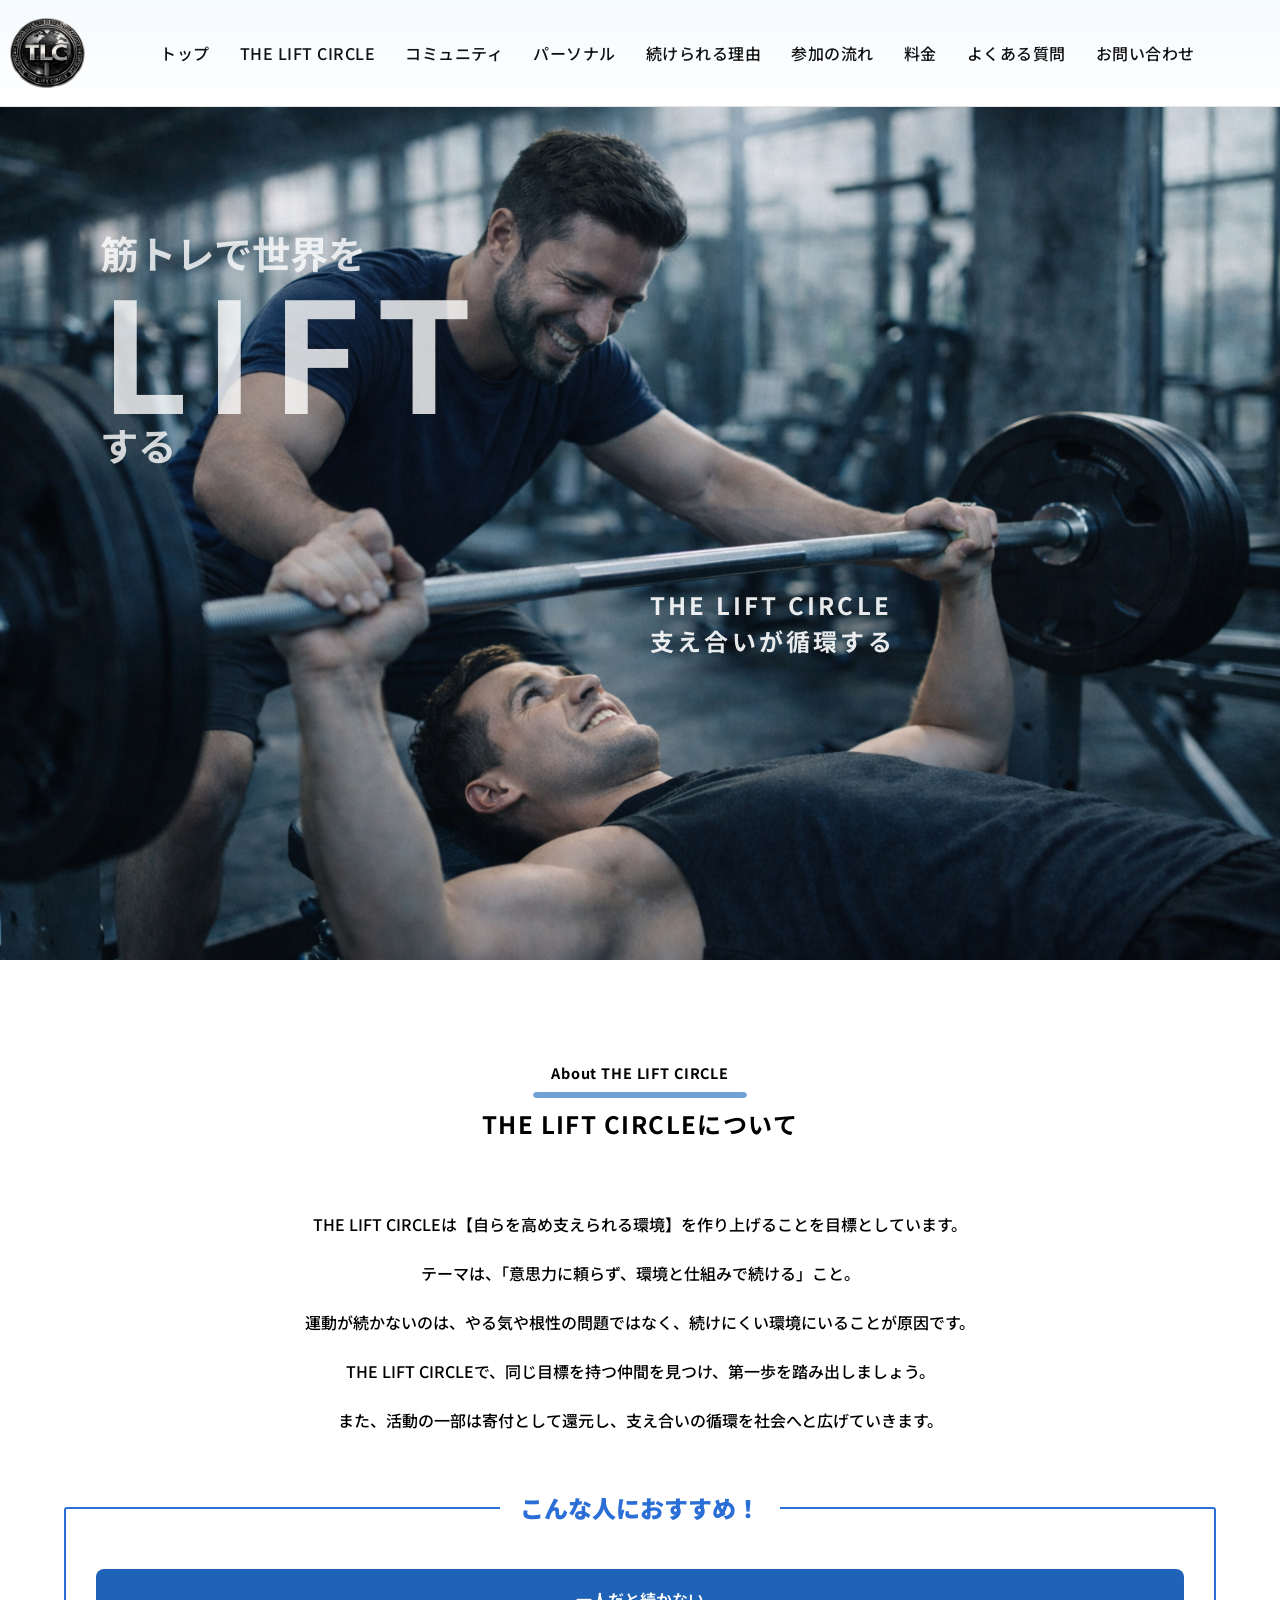
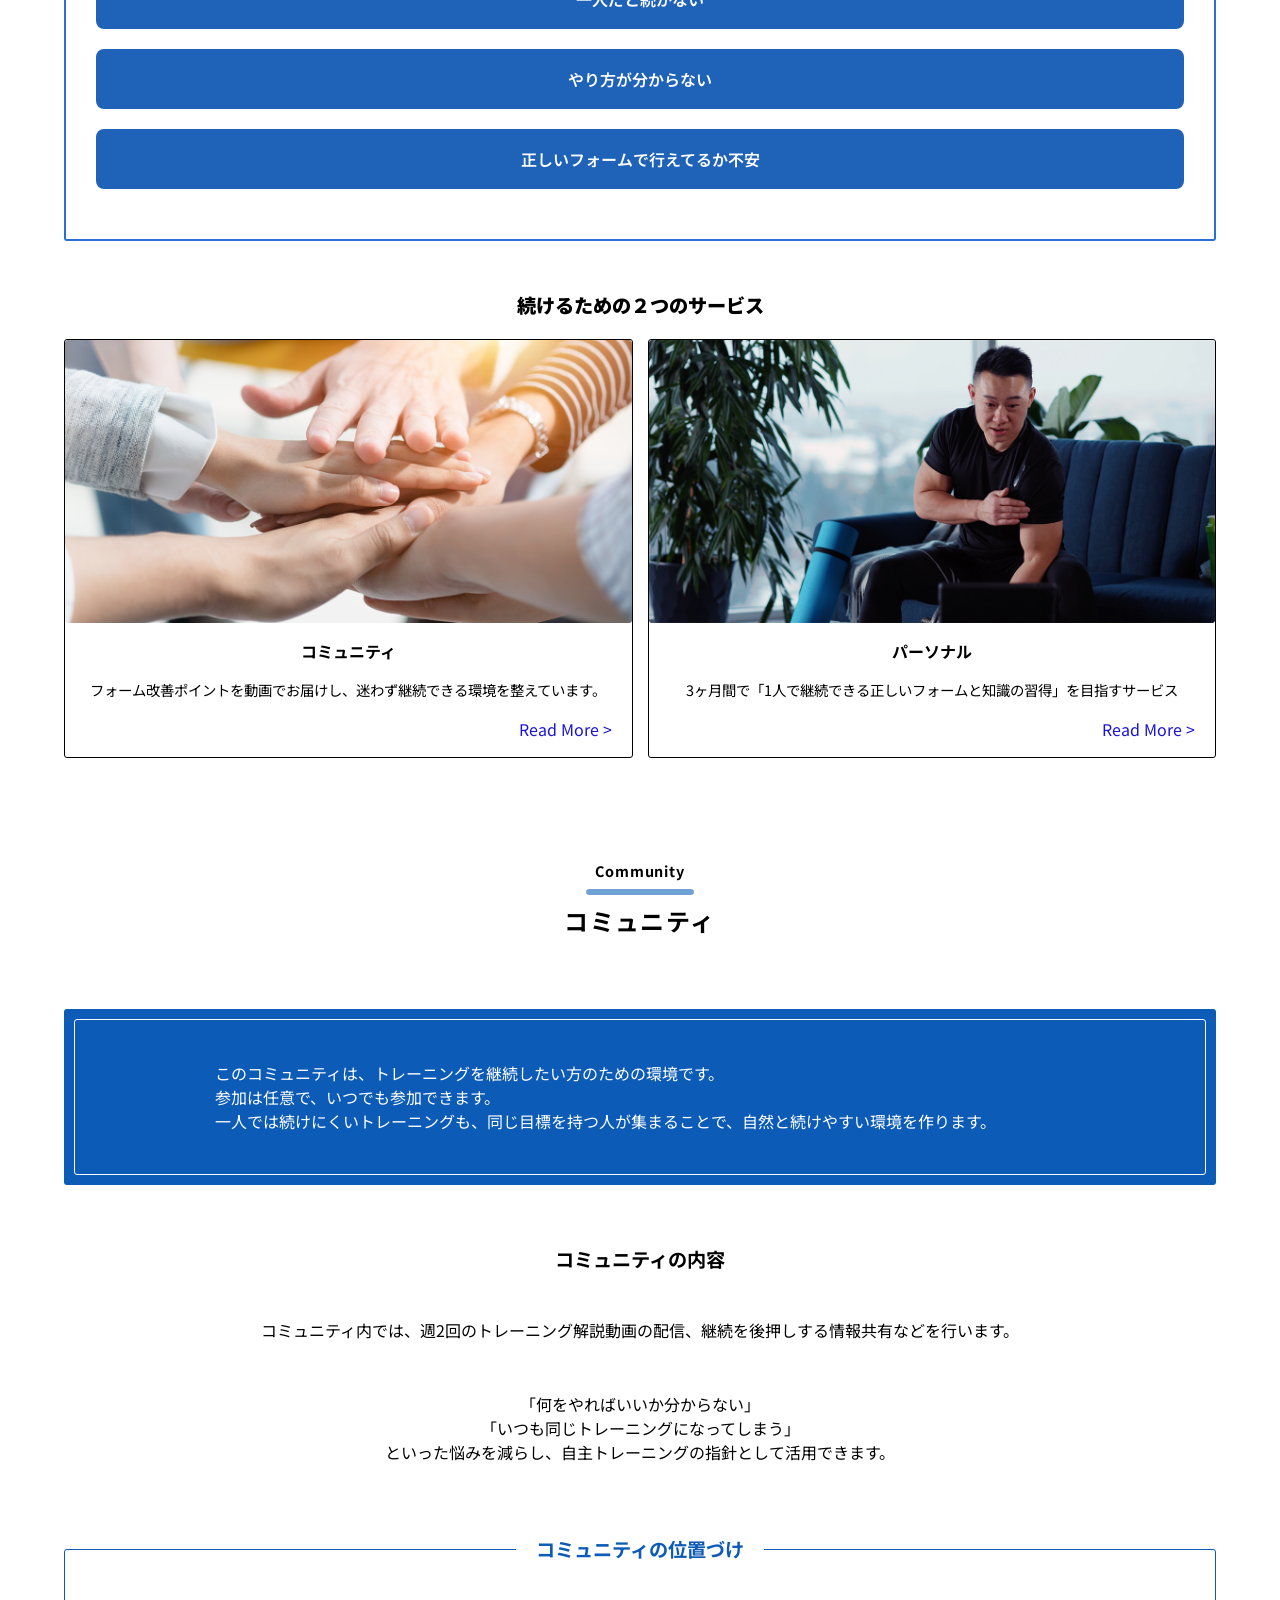
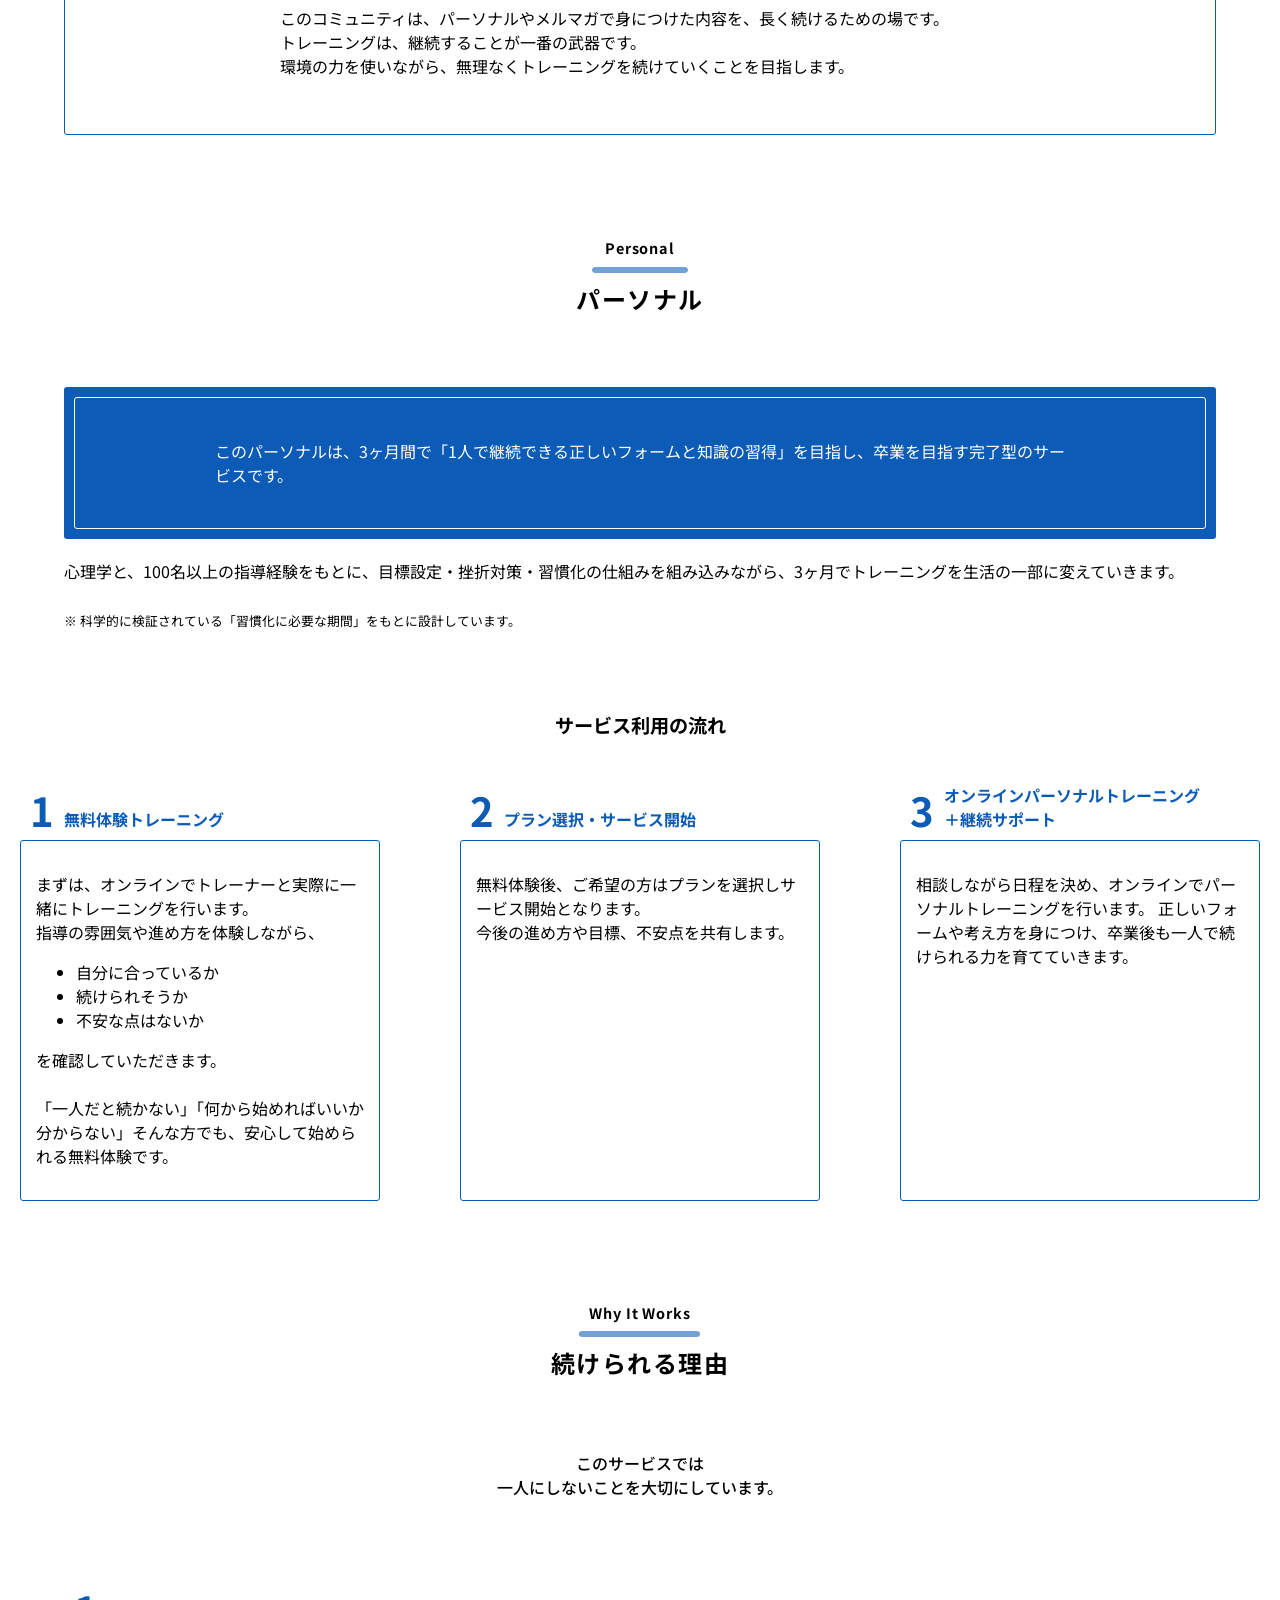
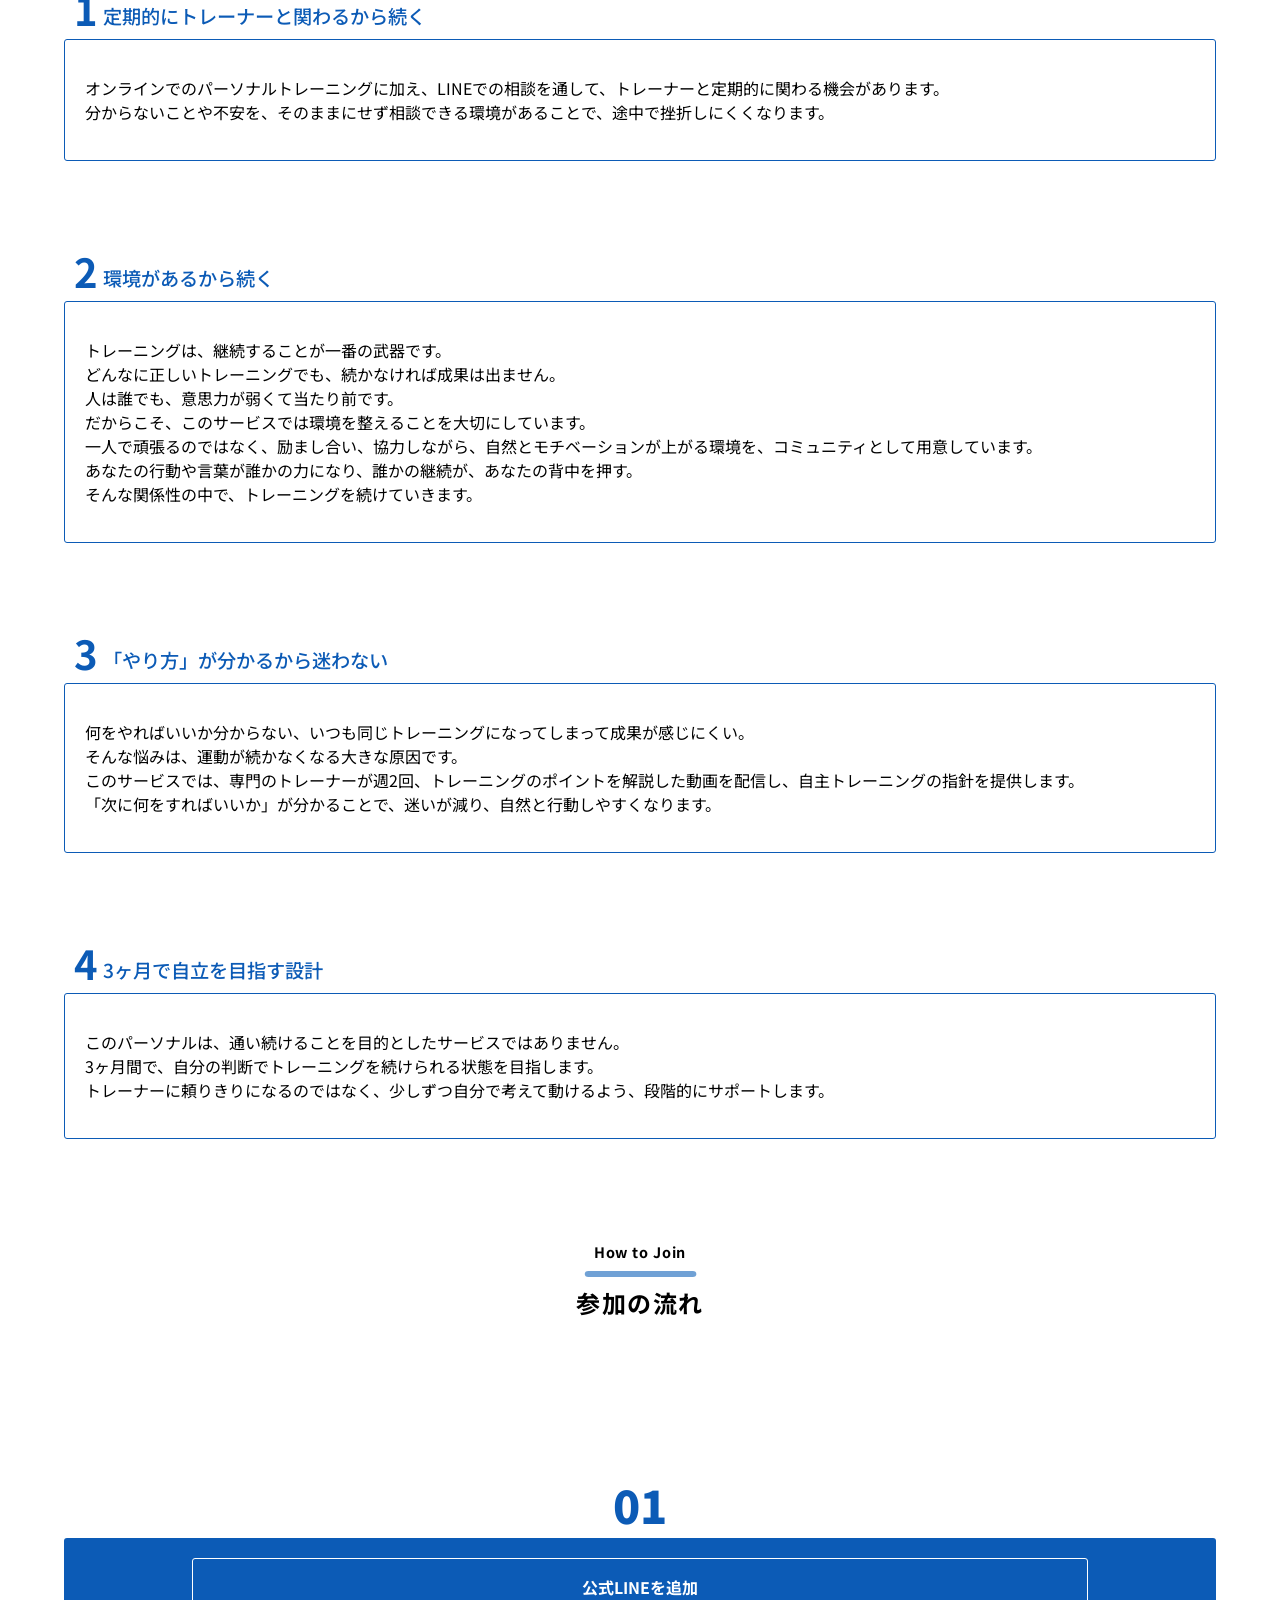
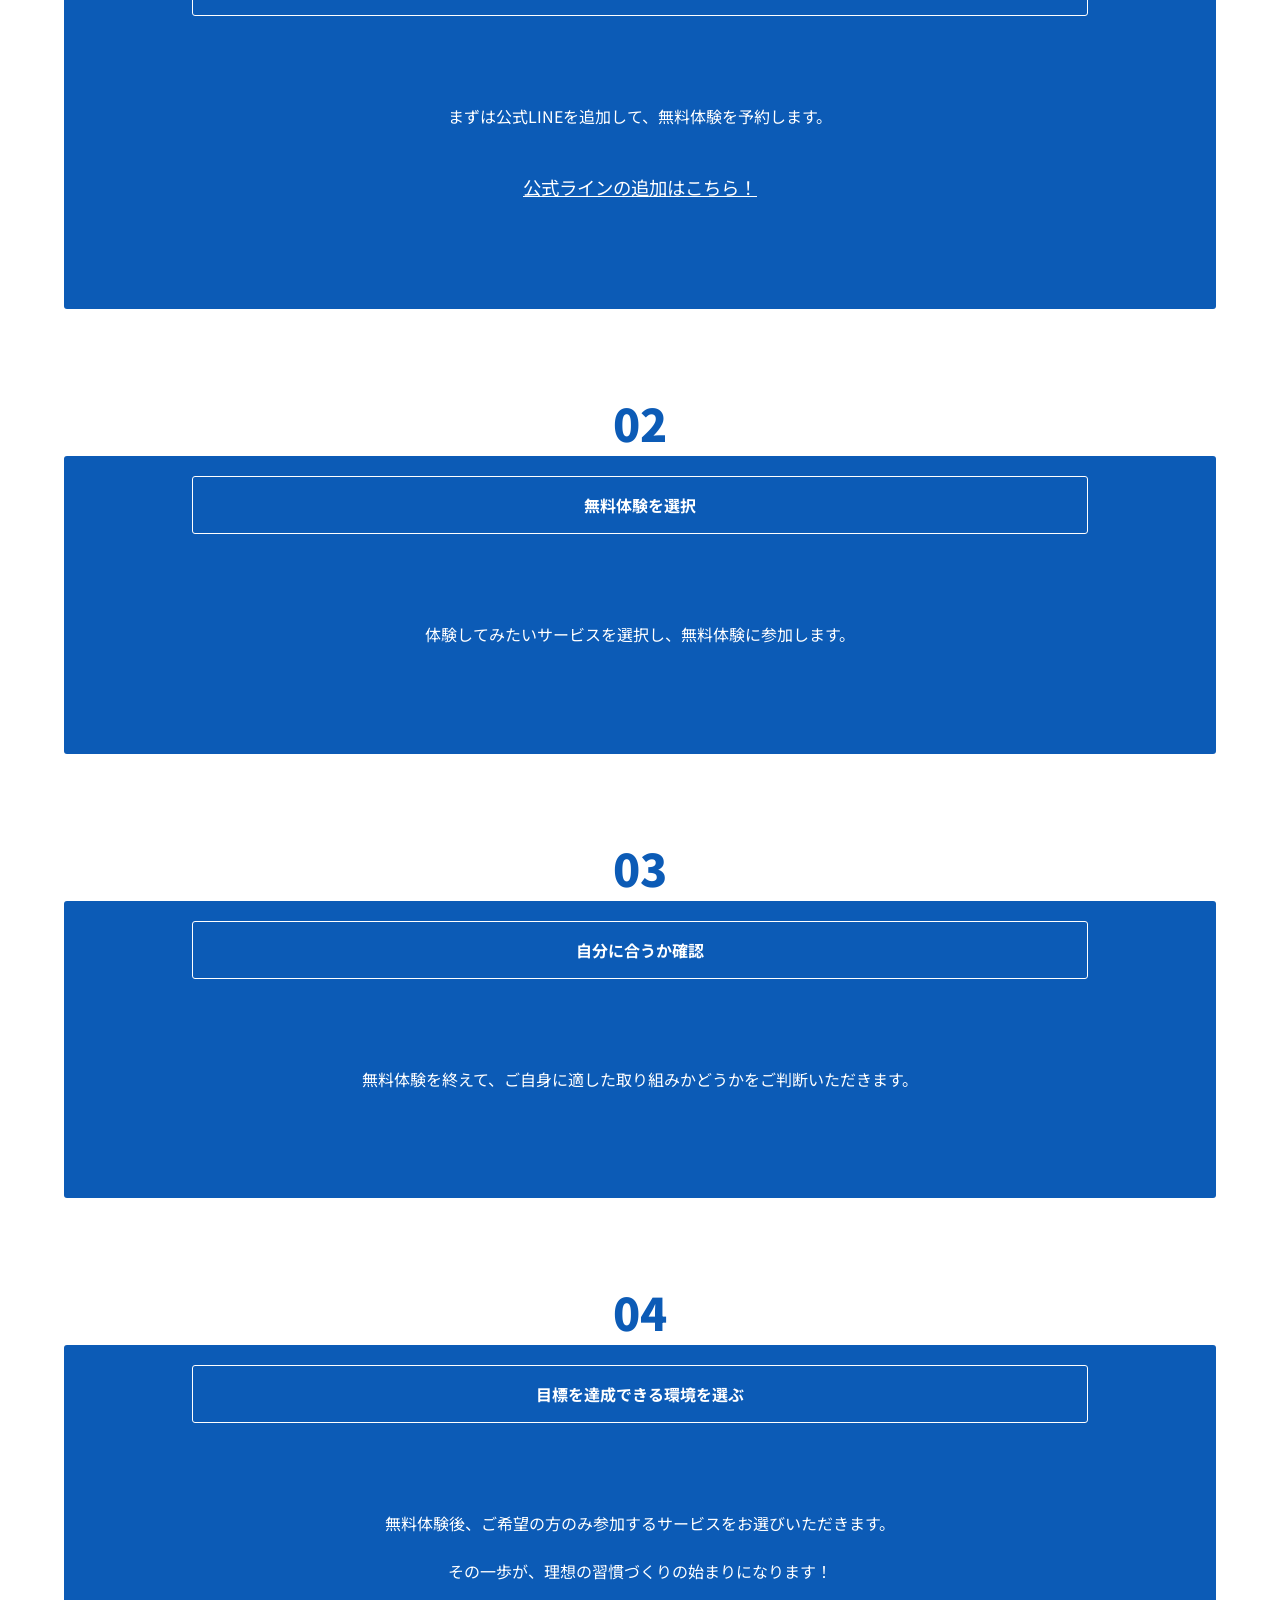
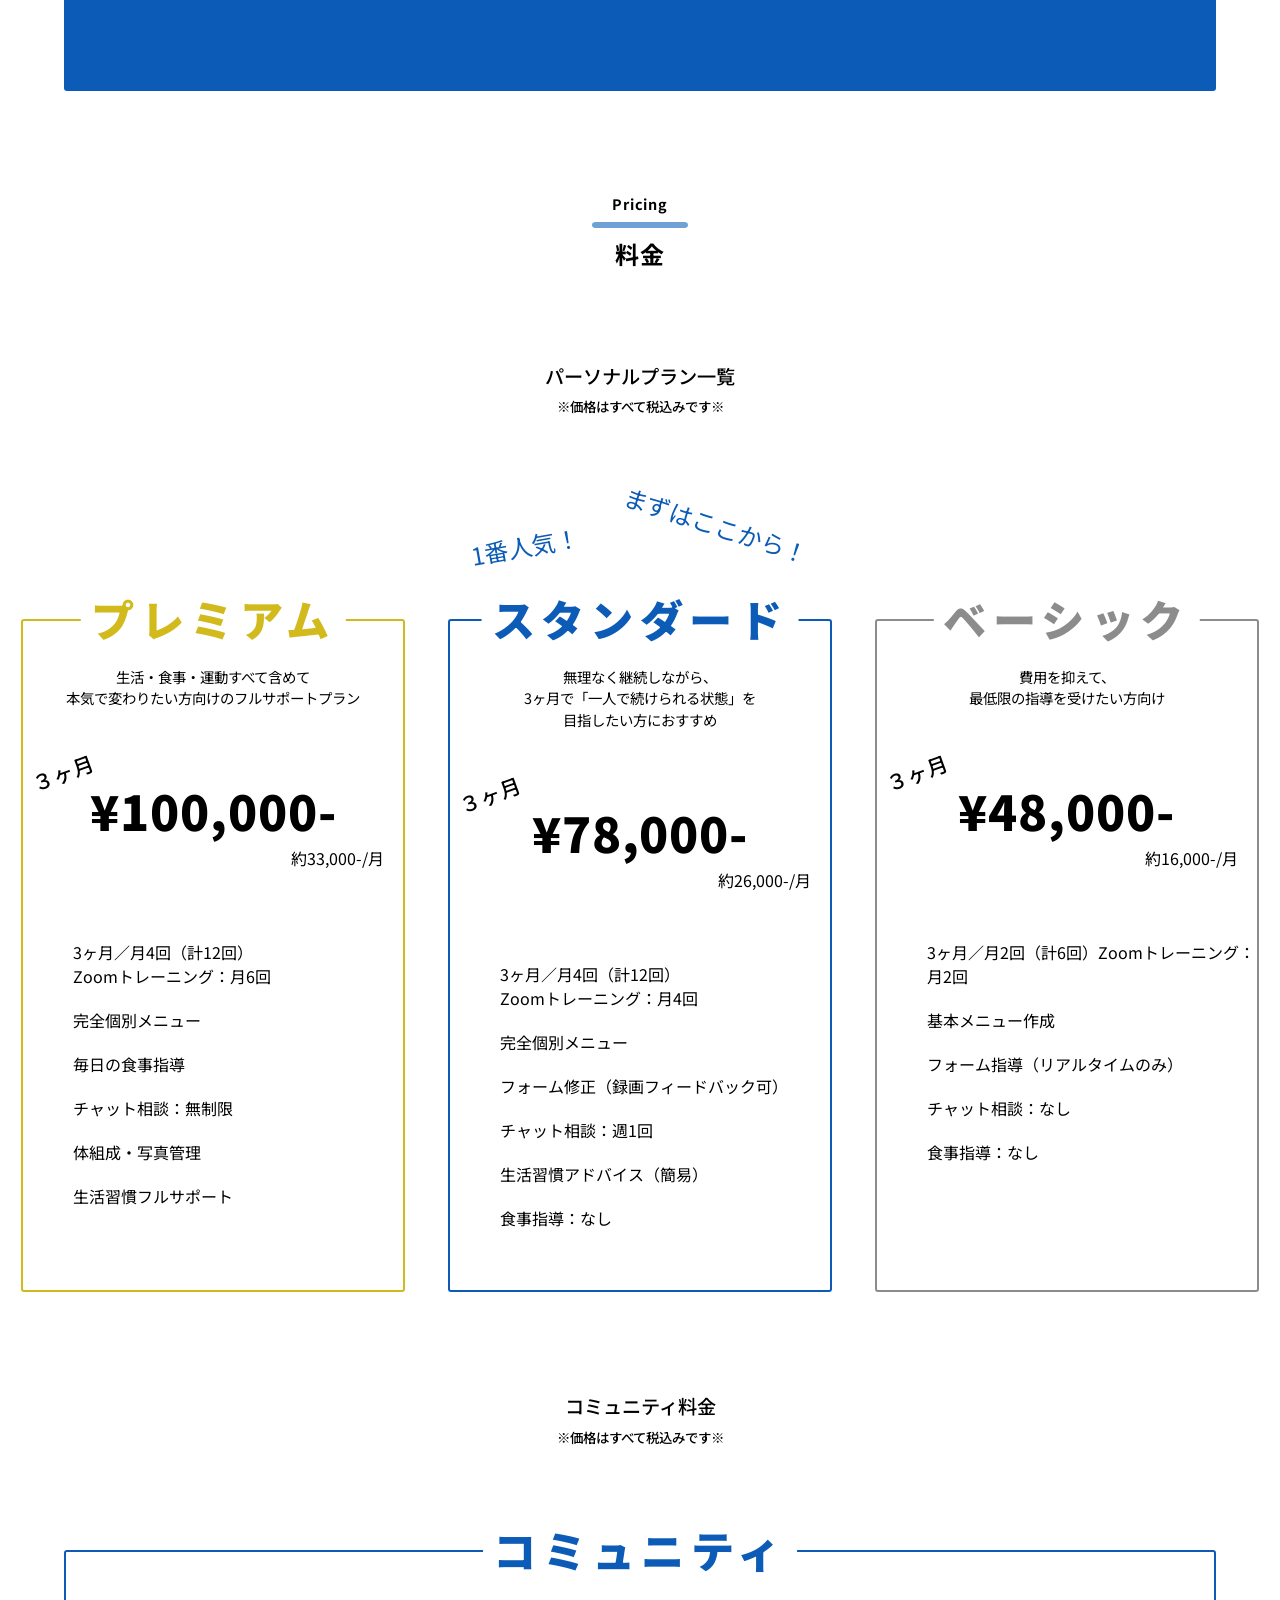
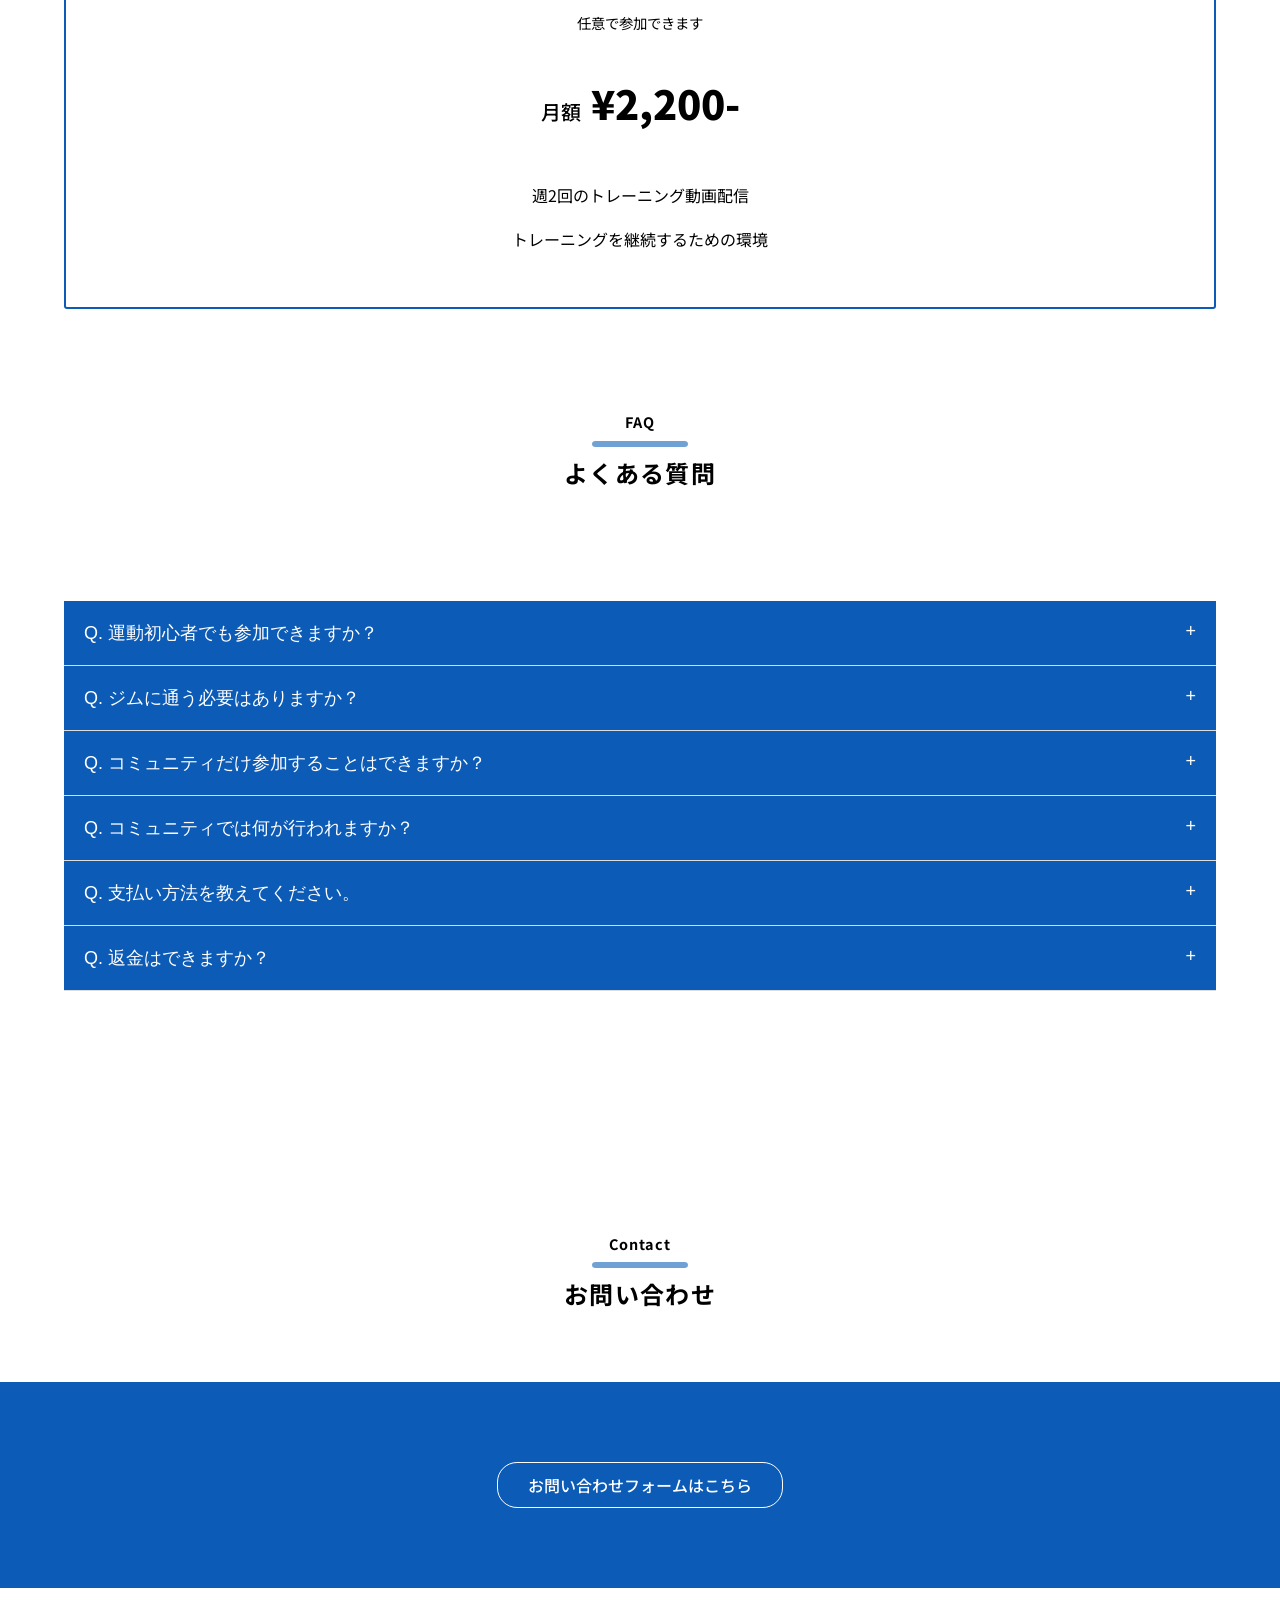
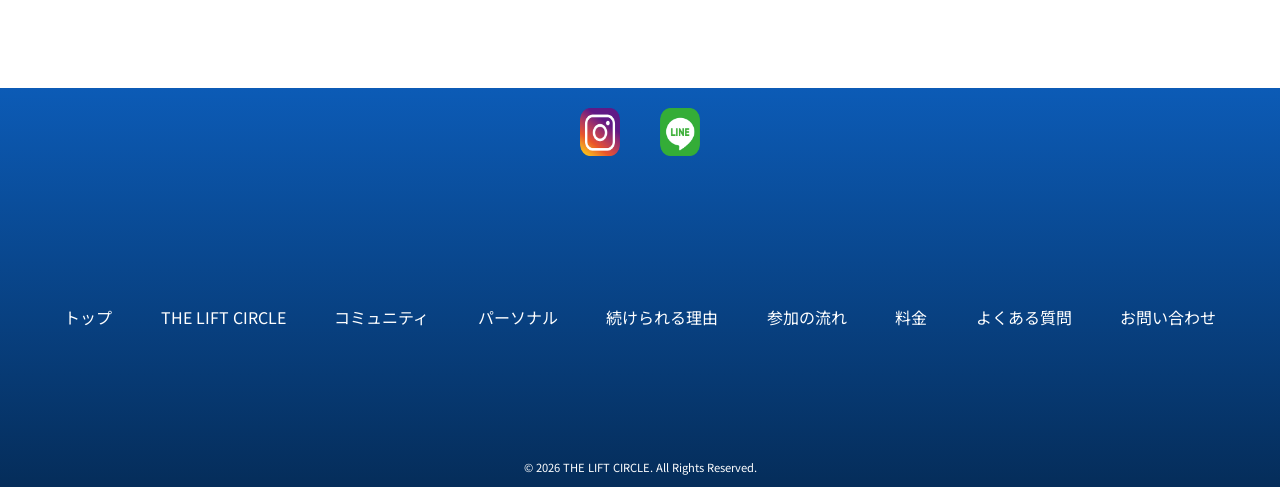
==== index.html @ 9b85230c "first commit" ====
<!DOCTYPE html>
<html lang="ja">
<head>
  <!-- 基本メタ -->
  <meta charset="UTF-8">
  <meta name="viewport" content="width=device-width, initial-scale=1.0">

  <!-- タイトル・ディスクリプション -->
  <title>ページタイトル | </title>
  <meta name="description" content="ページの概要を120〜160文字程度で記述します。検索結果での表示に使われます。">
  <meta name="robots" content="index, follow">

  <!-- OGP / SNS -->
  <meta property="og:type" content="website">
  <meta property="og:title" content="ページタイトル">
  <meta property="og:description" content="ページの概要を記述します。">
  <meta property="og:url" content="https://example.com/">
  <meta property="og:image" content="https://example.com/ogp.jpg">
  <meta property="og:locale" content="ja_JP">
  <meta name="twitter:card" content="summary_large_image">
  <meta name="twitter:title" content="ページタイトル">
  <meta name="twitter:description" content="ページの概要を記述します。">
  <meta name="twitter:image" content="https://example.com/ogp.jpg">

  <!-- ファビコン / テーマカラー -->
  <link rel="icon" href="/favicon.ico">
  <meta name="theme-color" content="#ffffff">

  <!-- フォント -->
  <link rel="preconnect" href="https://fonts.googleapis.com">
  <link rel="preconnect" href="https://fonts.gstatic.com" crossorigin>
  <link href="https://fonts.googleapis.com/css2?family=Noto+Sans+JP:wght@100..900&family=Noto+Serif+JP:wght@200..900&display=swap" rel="stylesheet">

  <!-- CSS / JS -->
  <link rel="stylesheet" href="css/sanitize.css">
  <link rel="stylesheet" href="css/style.css">
  <script src="/js/script.js" defer></script>
</head>

<body>
  <header class="site-header">
      <div class="container">
        <div class="logo">
          <a href="#fv"><img src="imgs/logo.png" alt="ロゴ画像"></a>
        </div>

        <!-- SP用 ハンバーガーボタン -->
         <button class="nav-toggle" type="button" aria-controls="global-nav" aria-expanded="false">
          <!-- aria-controls="global-nav" このボタンはどのメニューを開閉するかを示すお約束 -->
          <!-- aria-expanded="false" このボタンに対応するメニューは今閉じている状態であることをスクリーンリーダーに伝える-->
          <span class="nav-toggle-bar"></span>
          <span class="nav-toggle-bar"></span>
          <span class="nav-toggle-bar"></span>
          <span class="sr-only">メニューを開く</span>
         </button>

        <nav class="global-nav" id="global-nav">
          <ul>
            <li><a href="#fv"><span>トップ</span></a></li>
            <li><a href="#liftcircle"><span>THE LIFT CIRCLE</span></a></li>
            <li><a href="#community"><span>コミュニティ</span></a></li>
            <!--<li><a href="#"><span>チャレンジメルマガ</span></a></li>-->
            <li><a href="#personal"><span>パーソナル</span></a></li>
            <li><a href="#whyitworks"><span>続けられる理由</span></a></li>
            <li><a href="#howtojoin"><span>参加の流れ</span></a></li>
            <li><a href="#pricing"><span>料金</span></a></li>
            <li><a href="#faq"><span>よくある質問</span></a></li>
            <li><a href="/contact/contact.html"><span>お問い合わせ</span></a></li>
          </ul>
        </nav>
      </div>
  </header>

  <section class="fv" id="fv">
    <div class="fv-container">
      <div class="fv-img-box">
        <img src="imgs/fv.png" alt="ファーストビュー画像">
      </div>
      <div class="slogan">
        <h1>筋トレで世界を<br><span>LIFT</span><br>する</h1>
      </div>
      <div class="sub-slogan">
        <h2>THE LIFT CIRCLE<br>
          支え合いが循環する</h2>
      </div>
    </div>
  </section>

  <main>
  <!-- THE LIFT CIRCLEについて -->
  <section class="liftcircle" id="liftcircle">
    <div class="section-title">
      <div class="line-adjust-wrapper">
        <h3 class="en-title">About THE LIFT CIRCLE</h3>
        <span class="title-line"></span>
      </div>
      <h3 class="jp-title">THE LIFT CIRCLEについて</h3>
    </div>

    <div class="about-liftcircle">
      <p>THE LIFT CIRCLEは【自らを高め支えられる環境】を作り上げることを目標としています。</p>
      <p>テーマは、「意思力に頼らず、環境と仕組みで続ける」こと。</p>
      <p>運動が続かないのは、やる気や根性の問題ではなく、続けにくい環境にいることが原因です。</p>
      <p>THE LIFT CIRCLEで、同じ目標を持つ仲間を見つけ、第一歩を踏み出しましょう。</p>
      <p>また、活動の一部は寄付として還元し、支え合いの循環を社会へと広げていきます。</p>
    </div>

    <div class="linebox">
      <h3 class="linebox-title">こんな人におすすめ！</h3>
      <ul class="recommend-list">
        <li>一人だと続かない</li>
        <li>やり方が分からない</li>
        <li>正しいフォームで行えてるか不安</li>
      </ul>
    </div>

    <div class="services-to-continue">
      <div class="services-to-continue-title">
        <p>続けるための２つのサービス</p>
      </div>
      <div class="services-to-continue-grid-parent">
        <a href="#community">
          <div class="services-to-continue-grid-child">
            <img src="imgs/community.png" alt="コミュニティ">
            <p class="services-title">コミュニティ</p>
            <p class="services-text">フォーム改善ポイントを動画でお届けし、迷わず継続できる環境を整えています。</p>
            <p class="read-more">Read More ></p>
          </div>
          </a>
        <a href="#personal">
          <div class="services-to-continue-grid-child">
            <img src="imgs/personal.png" alt="パーソナル">
            <p class="services-title">パーソナル</p>
            <p class="services-text">3ヶ月間で「1人で継続できる正しいフォームと知識の習得」を目指すサービス</p>
            <p class="read-more">Read More ></p>
          </div>
        </a>
      </div>
    </div>
  </section>

  <!-- コミュニティ -->
  <section class="community" id="community">
    <div class="section-title">
      <div class="line-adjust-wrapper">
        <h3 class="en-title">Community</h3>
        <span class="title-line"></span>
      </div>
      <h3 class="jp-title">コミュニティ</h3>
    </div>

    <div class="community-detail">
      <div class="community-detail-back">
        <div class="community-detail-line">
          <div class="community-detail-text">
            <p>
              このコミュニティは、トレーニングを継続したい方のための環境です。<br>
            参加は任意で、いつでも参加できます。<br>
            一人では続けにくいトレーニングも、同じ目標を持つ人が集まることで、自然と続けやすい環境を作ります。
            </p>
          </div>
        </div>
      </div>
    </div>

    <div class="community-content">
      <div class="community-content-title">
        <p>コミュニティの内容</p>
      </div>
      <div class="community-content-text">
        <p>コミュニティ内では、週2回のトレーニング解説動画の配信、継続を後押しする情報共有などを行います。</p>
        <p>
          「何をやればいいか分からない」<br>
          「いつも同じトレーニングになってしまう」<br>
          といった悩みを減らし、自主トレーニングの指針として活用できます。
        </p>
      </div>
    </div>

    <div class="community-positioning">
      <div class="community-positioning-back">
        <div class="community-positioning-title">
          <p>コミュニティの位置づけ</p>
        </div>
        <div class="community-positioning-text">
          <p>
            このコミュニティは、パーソナルやメルマガで身につけた内容を、長く続けるための場です。<br>
            トレーニングは、継続することが一番の武器です。<br>
            環境の力を使いながら、無理なくトレーニングを続けていくことを目指します。
          </p>
        </div>
      </div>
    </div>
  </section>

  <!-- パーソナル -->
  <section class="personal" id="personal">
    <div class="section-title">
      <div class="line-adjust-wrapper">
        <h3 class="en-title">Personal</h3>
        <span class="title-line"></span>
      </div>
      <h3 class="jp-title">パーソナル</h3>
    </div>

    <div class="personal-detail">
      <div class="personal-detail-back">
        <div class="personal-detail-line">
          <div class="personal-detail-text">
            <p>
              このパーソナルは、3ヶ月間で「1人で継続できる正しいフォームと知識の習得」を目指し、卒業を目指す完了型のサービスです。
            </p>
          </div>
        </div>
      </div>
    </div>

    <div class="personal-strengths">
      <p>心理学と、100名以上の指導経験をもとに、目標設定・挫折対策・習慣化の仕組みを組み込みながら、3ヶ月でトレーニングを生活の一部に変えていきます。<br><br>
        <span>※ 科学的に検証されている「習慣化に必要な期間」をもとに設計しています。</span>
      </p>
    </div>

    <div class="personal-flowofservice">
      <div class="personal-flowofservice-title">
        <p>サービス利用の流れ</p>
      </div>
      <div class="personal-flowofservice-grid-parent">
        <div class="personal-flowofservice-grid-child">
          <div class="personal-flowofservice-how">
            <p>1</p>
            <p>無料体験トレーニング</p>
          </div>
          <div class="personal-flowofservice-back">
            <div class="personal-flowofservice-text">
              <p>
                まずは、オンラインでトレーナーと実際に一緒にトレーニングを行います。<br>
                指導の雰囲気や進め方を体験しながら、<br>
                <ul>
                  <li>自分に合っているか</li>
                  <li>続けられそうか</li>
                  <li>不安な点はないか</li>
                </ul>
                を確認していただきます。<br><br>
                「一人だと続かない」「何から始めればいいか分からない」そんな方でも、安心して始められる無料体験です。
              </p>
            </div>
          </div>
        </div>
        <div class="personal-flowofservice-grid-child">
          <div class="personal-flowofservice-how personal-flowofservice-end">
            <p>2</p>
            <p>プラン選択・サービス開始</p>
          </div>
          <div class="personal-flowofservice-back">
            <div class="personal-flowofservice-text">
              <p>
                無料体験後、ご希望の方はプランを選択しサービス開始となります。<br>
                今後の進め方や目標、不安点を共有します。
              </p>
            </div>
          </div>
        </div>
        <div class="personal-flowofservice-grid-child">
          <div class="personal-flowofservice-how">
            <p>3</p>
            <p>オンラインパーソナルトレーニング<br>＋継続サポート</p>
          </div>
          <div class="personal-flowofservice-back">
            <div class="personal-flowofservice-text">
              <p>
                相談しながら日程を決め、オンラインでパーソナルトレーニングを行います。
                正しいフォームや考え方を身につけ、卒業後も一人で続けられる力を育てていきます。
              </p>
            </div>
          </div>
        </div>
      </div>
    </div>
  </section>

  <!-- 続けられる理由 -->
  <section class="whyitworks" id="whyitworks">
    <div class="section-title">
      <div class="line-adjust-wrapper">
        <h3 class="en-title">Why It Works</h3>
        <span class="title-line"></span>
      </div>
      <h3 class="jp-title">続けられる理由</h3>
    </div>

    <div class="whyitworks-important">
      このサービスでは<br>一人にしないことを大切にしています。
    </div>

    <div class="whyitworks-title">
      <p>1</p>
      <p>定期的にトレーナーと関わるから続く</p>
    </div>
    <div class="whyitworks-text">
      <p>
        オンラインでのパーソナルトレーニングに加え、LINEでの相談を通して、トレーナーと定期的に関わる機会があります。<br>
        分からないことや不安を、そのままにせず相談できる環境があることで、途中で挫折しにくくなります。
      </p>
    </div>
    <div class="whyitworks-title">
      <p>2</p>
      <p>環境があるから続く</p>
    </div>
    <div class="whyitworks-text">
      <p>
        トレーニングは、継続することが一番の武器です。<br>
        どんなに正しいトレーニングでも、続かなければ成果は出ません。<br>
        人は誰でも、意思力が弱くて当たり前です。<br>
        だからこそ、このサービスでは環境を整えることを大切にしています。<br>
        一人で頑張るのではなく、励まし合い、協力しながら、自然とモチベーションが上がる環境を、コミュニティとして用意しています。<br>
        あなたの行動や言葉が誰かの力になり、誰かの継続が、あなたの背中を押す。<br>
        そんな関係性の中で、トレーニングを続けていきます。<br>
      </p>
    </div>
    <div class="whyitworks-title">
      <p>3</p>
      <p>「やり方」が分かるから迷わない</p>
    </div>
    <div class="whyitworks-text">
      <p>
        何をやればいいか分からない、いつも同じトレーニングになってしまって成果が感じにくい。<br>
        そんな悩みは、運動が続かなくなる大きな原因です。<br>
        このサービスでは、専門のトレーナーが週2回、トレーニングのポイントを解説した動画を配信し、自主トレーニングの指針を提供します。<br>
        「次に何をすればいいか」が分かることで、迷いが減り、自然と行動しやすくなります。<br>
      </p>
    </div>
    <div class="whyitworks-title">
      <p>4</p>
      <p>3ヶ月で自立を目指す設計</p>
    </div>
    <div class="whyitworks-text">
      <p>
        このパーソナルは、通い続けることを目的としたサービスではありません。<br>
        3ヶ月間で、自分の判断でトレーニングを続けられる状態を目指します。<br>
        トレーナーに頼りきりになるのではなく、少しずつ自分で考えて動けるよう、段階的にサポートします。<br>
      </p>
    </div>
  </section>

  <section class="howtojoin" id="howtojoin">
    <div class="section-title">
      <div class="line-adjust-wrapper">
        <h3 class="en-title">How to Join</h3>
        <span class="title-line"></span>
      </div>
      <h3 class="jp-title">参加の流れ</h3>
    </div>

    <div class="howtojoin-flow">

      <div class="howtojoin-flow-num">
        <p>01</p>
      </div>
      <div class="howtojoin-flow-box">
        <div class="howtojoin-flow-title">
          <p>公式LINEを追加</p>
        </div>
        <div class="howtojoin-flow-text">
          <p>まずは公式LINEを追加して、無料体験を予約します。</p>
          <p class="line-link"><a href="https://lin.ee/0Jp86RK">公式ラインの追加はこちら！</a></p>
        </div>
      </div>

      <div class="howtojoin-flow-num">
        <p>02</p>
      </div>
      <div class="howtojoin-flow-box">
        <div class="howtojoin-flow-title">
          <p>無料体験を選択</p>
        </div>
        <div class="howtojoin-flow-text">
          <p>体験してみたいサービスを選択し、無料体験に参加します。</p>
        </div>
      </div>

      <div class="howtojoin-flow-num">
        <p>03</p>
      </div>
      <div class="howtojoin-flow-box">
        <div class="howtojoin-flow-title">
          <p>自分に合うか確認</p>
        </div>
        <div class="howtojoin-flow-text">
          <p>無料体験を終えて、ご自身に適した取り組みかどうかをご判断いただきます。</p>
        </div>
      </div>

      <div class="howtojoin-flow-num">
        <p>04</p>
      </div>
      <div class="howtojoin-flow-box">
        <div class="howtojoin-flow-title">
          <p>目標を達成できる環境を選ぶ</p>
        </div>
        <div class="howtojoin-flow-text">
          <p>
            無料体験後、ご希望の方のみ参加するサービスをお選びいただきます。<br><br>
            その一歩が、理想の習慣づくりの始まりになります！
          </p>
        </div>
      </div>

    </div>
  </section>

  <!-- 料金 -->
  <section class="pricing" id="pricing">
    <div class="section-title">
      <div class="line-adjust-wrapper">
        <h3 class="en-title">Pricing</h3>
        <span class="title-line"></span>
      </div>
      <h3 class="jp-title">料金</h3>
    </div>

    <div class="price-list-title">
      <p>パーソナルプラン一覧<br><span>※価格はすべて税込みです※</span></p>
    </div>

    <div class="personal-price-list-grid-parent">

      <div class="personal-price-list-grid-child">
        <div class="personal-price-relative personal-price-premium">
          <div class="personal-price-title personal-price-title-premium">
            <p>プレミアム</p>
          </div>
          <div class="personal-price-detail">
            <p>生活・食事・運動すべて含めて<br>本気で変わりたい方向けのフルサポートプラン</p>
          </div>
          <div class="personal-price-box">
            <p>３ヶ月</p>
            <p>¥100,000-</p>
            <p>約33,000-/月</p>
          </div>
          <div class="personal-service-list">
            <ul>
              <li>3ヶ月／月4回（計12回）<br>Zoomトレーニング：月6回</li>
              <li>完全個別メニュー</li>
              <li>毎日の食事指導</li>
              <li>チャット相談：無制限</li>
              <li>体組成・写真管理</li>
              <li>生活習慣フルサポート</li>
            </ul>
          </div>
        </div>
      </div>

      <div class="personal-price-list-grid-child">
        <div class="personal-price-relative personal-price-standard">
          <div class="personal-price-standard-recomtext">
            <p>1番人気！</p>
            <p>まずはここから！</p>
          </div>
          <div class="personal-price-title personal-price-title-standard">
            <p>スタンダード</p>
          </div>
          <div class="personal-price-detail">
            <p>無理なく継続しながら、<br>3ヶ月で「一人で続けられる状態」を<br>目指したい方におすすめ</p>
          </div>
          <div class="personal-price-box">
            <p>３ヶ月</p>
            <p>¥78,000-</p>
            <p>約26,000-/月</p>
          </div>
          <div class="personal-service-list">
            <ul>
              <li>3ヶ月／月4回（計12回）<br>Zoomトレーニング：月4回</li>
              <li>完全個別メニュー</li>
              <li>フォーム修正（録画フィードバック可）</li>
              <li>チャット相談：週1回</li>
              <li>生活習慣アドバイス（簡易）</li>
              <li>食事指導：なし</li>
            </ul>
          </div>
        </div>
      </div>

      <div class="personal-price-list-grid-child">
        <div class="personal-price-relative personal-price-basic">
          <div class="personal-price-title personal-price-title-basic">
            <p>ベーシック</p>
          </div>
          <div class="personal-price-detail">
            <p>費用を抑えて、<br>最低限の指導を受けたい方向け</p>
          </div>
          <div class="personal-price-box">
            <p>３ヶ月</p>
            <p>¥48,000-</p>
            <p>約16,000-/月</p>
          </div>
          <div class="personal-service-list">
            <ul>
              <li>3ヶ月／月2回（計6回）Zoomトレーニング：月2回</li>
              <li>基本メニュー作成</li>
              <li>フォーム指導（リアルタイムのみ）</li>
              <li>チャット相談：なし</li>
              <li>食事指導：なし</li>
            </ul>
          </div>
        </div>
      </div>

    </div>

    <div class="community-price-list-box">
      <div class="price-list-title">
        <p>コミュニティ料金<br><span>※価格はすべて税込みです※</span></p>
      </div>
      <div class="community-price-relative">
        <div class="community-price-title">
          <p>コミュニティ</p>
        </div>
        <div class="community-price-detail">
            <p>任意で参加できます</p>
          </div>
          <div class="community-price-box">
            <p><span>月額</span>¥2,200-</p>
          </div>
          <div class="community-service-list">
            <ul>
              <li>週2回のトレーニング動画配信</li>
              <li>トレーニングを継続するための環境</li>
            </ul>
          </div>
      </div>
    </div>
  </section>

  <!-- よくある質問 -->
  <section class="faq" id="faq">
    <div class="section-title">
      <div class="line-adjust-wrapper">
        <h3 class="en-title">FAQ</h3>
        <span class="title-line"></span>
      </div>
      <h3 class="jp-title">よくある質問</h3>
    </div>

    <div class="accordion">

    <div class="accordion-item">
      <button class="accordion-header">
        Q. 運動初心者でも参加できますか？
      </button>
      <div class="accordion-content">
        <p>
          はい、参加できます。<br>
          このサービスは、運動経験が少ない方や、これから始めたい方を想定しています。
        </p>
      </div>
    </div>

    <div class="accordion-item">
      <button class="accordion-header">
        Q. ジムに通う必要はありますか？
      </button>
      <div class="accordion-content">
        <p>
          いいえ、ありません。<br>
          オンラインでのパーソナルトレーニングと、自主トレーニングを中心に進めていきます。
        </p>
      </div>
    </div>

    <div class="accordion-item">
      <button class="accordion-header">
        Q. コミュニティだけ参加することはできますか？
      </button>
      <div class="accordion-content">
        <p>はい、可能です。<br>
          コミュニティはパーソナルの受講有無に関わらず、任意で参加できます。
        </p>
      </div>
    </div>

    <div class="accordion-item">
      <button class="accordion-header">
        Q. コミュニティでは何が行われますか？
      </button>
      <div class="accordion-content">
        <p>
          コミュニティ内では、週2回のトレーニング動画配信などを行い、トレーニングを継続するための環境を提供します。
        </p>
      </div>
    </div>

    <div class="accordion-item">
      <button class="accordion-header">
        Q. 支払い方法を教えてください。
      </button>
      <div class="accordion-content">
        <p>
          お支払いは、Squareの専用フォームから行っていただきます。<br>
          公式LINE登録後、LINEにて専用フォームをご案内します。
        </p>
      </div>
    </div>

    <div class="accordion-item">
      <button class="accordion-header">
        Q. 返金はできますか？
      </button>
      <div class="accordion-content">
        <p>
          サービスの性質上、原則として返金は行っていません。<br>
          詳細はお申し込み前にご確認ください。
        </p>
      </div>
    </div>

  </section>
  </main>

  <!-- お問い合わせ -->
  <section class="contact" id="contact">
    <div class="section-title">
      <div class="line-adjust-wrapper">
        <h3 class="en-title">Contact</h3>
        <span class="title-line"></span>
      </div>
      <h3 class="jp-title">お問い合わせ</h3>
    </div>

    <div class="contactform-link">
      <a href="/contact/contact.html">お問い合わせフォームはこちら</a>
    </div>

  </section>

  <!-- 募金グラフ -->
  <section class="graph">
    <div class="donation-graph">
      <img src="#" alt="募金グラフ">
    </div>
  </section>

  <footer>
    <div class="footer-img-area">
      <a href="https://www.instagram.com/liveingym_sho?igsh=aHZtYjdjajlqdWwx&utm_source=qr"><img src="/imgs/instaglam.png" alt="instaglam"></a>
      <a href="https://lin.ee/0Jp86RK"><img src="/imgs/line.png" alt="Line"></a>
    </div>
    <nav class="footer-nav">
      <ul>
        <li><a href="#fv"><span>トップ</span></a></li>
        <li><a href="#liftcircle"><span>THE LIFT CIRCLE</span></a></li>
        <li><a href="#community"><span>コミュニティ</span></a></li>
        <!--<li><a href="#"><span>チャレンジメルマガ</span></a></li>-->
        <li><a href="#personal"><span>パーソナル</span></a></li>
        <li><a href="#whyitworks"><span>続けられる理由</span></a></li>
        <li><a href="#howtojoin"><span>参加の流れ</span></a></li>
        <li><a href="#pricing"><span>料金</span></a></li>
        <li><a href="#faq"><span>よくある質問</span></a></li>
        <li><a href="/contact/contact.html"><span>お問い合わせ</span></a></li>
      </ul>
    </nav>
    <div class="copyright">
      <p>© 2026 THE LIFT CIRCLE. All Rights Reserved.</p>
    </div>
  </footer>
    
</body>
</html>
---- css/sanitize.css ----
/* Document
 * ========================================================================== */

/**
 * Add border box sizing in all browsers (opinionated).
 */

*,
::before,
::after {
  box-sizing: border-box;
}

/**
 * 1. Add text decoration inheritance in all browsers (opinionated).
 * 2. Add vertical alignment inheritance in all browsers (opinionated).
 */

::before,
::after {
  text-decoration: inherit; /* 1 */
  vertical-align: inherit; /* 2 */
}

/**
 * 1. Use the default cursor in all browsers (opinionated).
 * 2. Change the line height in all browsers (opinionated).
 * 3. Use a 4-space tab width in all browsers (opinionated).
 * 4. Remove the grey highlight on links in iOS (opinionated).
 * 5. Prevent adjustments of font size after orientation changes in
 *    IE on Windows Phone and in iOS.
 * 6. Breaks words to prevent overflow in all browsers (opinionated).
 */

html {
  cursor: default; /* 1 */
  line-height: 1.5; /* 2 */
  -moz-tab-size: 4; /* 3 */
  tab-size: 4; /* 3 */
  -webkit-tap-highlight-color: transparent /* 4 */;
  -ms-text-size-adjust: 100%; /* 5 */
  -webkit-text-size-adjust: 100%; /* 5 */
  word-break: break-word; /* 6 */
}

/* Sections
 * ========================================================================== */

/**
 * Remove the margin in all browsers (opinionated).
 */

body {
  margin: 0;
}

/**
 * Correct the font size and margin on `h1` elements within `section` and
 * `article` contexts in Chrome, Edge, Firefox, and Safari.
 */

h1 {
  font-size: 2em;
  margin: 0.67em 0;
}

/* Grouping content
 * ========================================================================== */

/**
 * Remove the margin on nested lists in Chrome, Edge, IE, and Safari.
 */

dl dl,
dl ol,
dl ul,
ol dl,
ul dl {
  margin: 0;
}

/**
 * Remove the margin on nested lists in Edge 18- and IE.
 */

ol ol,
ol ul,
ul ol,
ul ul {
  margin: 0;
}

/**
 * 1. Add the correct sizing in Firefox.
 * 2. Show the overflow in Edge 18- and IE.
 */

hr {
  height: 0; /* 1 */
  overflow: visible; /* 2 */
}

/**
 * Add the correct display in IE.
 */

main {
  display: block;
}

/**
 * Remove the list style on navigation lists in all browsers (opinionated).
 */

nav ol,
nav ul {
  list-style: none;
  padding: 0;
}

/**
 * 1. Correct the inheritance and scaling of font size in all browsers.
 * 2. Correct the odd `em` font sizing in all browsers.
 */

pre {
  font-family: monospace, monospace; /* 1 */
  font-size: 1em; /* 2 */
}

/* Text-level semantics
 * ========================================================================== */

/**
 * Remove the gray background on active links in IE 10.
 */

a {
  background-color: transparent;
}

/**
 * Add the correct text decoration in Edge 18-, IE, and Safari.
 */

abbr[title] {
  text-decoration: underline;
  text-decoration: underline dotted;
}

/**
 * Add the correct font weight in Chrome, Edge, and Safari.
 */

b,
strong {
  font-weight: bolder;
}

/**
 * 1. Correct the inheritance and scaling of font size in all browsers.
 * 2. Correct the odd `em` font sizing in all browsers.
 */

code,
kbd,
samp {
  font-family: monospace, monospace; /* 1 */
  font-size: 1em; /* 2 */
}

/**
 * Add the correct font size in all browsers.
 */

small {
  font-size: 80%;
}

/* Embedded content
 * ========================================================================== */

/*
 * Change the alignment on media elements in all browsers (opinionated).
 */

audio,
canvas,
iframe,
img,
svg,
video {
  vertical-align: middle;
}

/**
 * Add the correct display in IE 9-.
 */

audio,
video {
  display: inline-block;
}

/**
 * Add the correct display in iOS 4-7.
 */

audio:not([controls]) {
  display: none;
  height: 0;
}

/**
 * Remove the border on iframes in all browsers (opinionated).
 */

iframe {
  border-style: none;
}

/**
 * Remove the border on images within links in IE 10-.
 */

img {
  border-style: none;
}

/**
 * Change the fill color to match the text color in all browsers (opinionated).
 */

svg:not([fill]) {
  fill: currentColor;
}

/**
 * Hide the overflow in IE.
 */

svg:not(:root) {
  overflow: hidden;
}

/* Tabular data
 * ========================================================================== */

/**
 * Collapse border spacing in all browsers (opinionated).
 */

table {
  border-collapse: collapse;
}

/* Forms
 * ========================================================================== */

/**
 * Remove the margin on controls in Safari.
 */

button,
input,
select {
  margin: 0;
}

/**
 * 1. Show the overflow in IE.
 * 2. Remove the inheritance of text transform in Edge 18-, Firefox, and IE.
 */

button {
  overflow: visible; /* 1 */
  text-transform: none; /* 2 */
}

/**
 * Correct the inability to style buttons in iOS and Safari.
 */

button,
[type="button"],
[type="reset"],
[type="submit"] {
  -webkit-appearance: button;
}

/**
 * 1. Change the inconsistent appearance in all browsers (opinionated).
 * 2. Correct the padding in Firefox.
 */

fieldset {
  border: 1px solid #a0a0a0; /* 1 */
  padding: 0.35em 0.75em 0.625em; /* 2 */
}

/**
 * Show the overflow in Edge 18- and IE.
 */

input {
  overflow: visible;
}

/**
 * 1. Correct the text wrapping in Edge 18- and IE.
 * 2. Correct the color inheritance from `fieldset` elements in IE.
 */

legend {
  color: inherit; /* 2 */
  display: table; /* 1 */
  max-width: 100%; /* 1 */
  white-space: normal; /* 1 */
}

/**
 * 1. Add the correct display in Edge 18- and IE.
 * 2. Add the correct vertical alignment in Chrome, Edge, and Firefox.
 */

progress {
  display: inline-block; /* 1 */
  vertical-align: baseline; /* 2 */
}

/**
 * Remove the inheritance of text transform in Firefox.
 */

select {
  text-transform: none;
}

/**
 * 1. Remove the margin in Firefox and Safari.
 * 2. Remove the default vertical scrollbar in IE.
 * 3. Change the resize direction in all browsers (opinionated).
 */

textarea {
  margin: 0; /* 1 */
  overflow: auto; /* 2 */
  resize: vertical; /* 3 */
}

/**
 * Remove the padding in IE 10-.
 */

[type="checkbox"],
[type="radio"] {
  padding: 0;
}

/**
 * 1. Correct the odd appearance in Chrome, Edge, and Safari.
 * 2. Correct the outline style in Safari.
 */

[type="search"] {
  -webkit-appearance: textfield; /* 1 */
  outline-offset: -2px; /* 2 */
}

/**
 * Correct the cursor style of increment and decrement buttons in Safari.
 */

::-webkit-inner-spin-button,
::-webkit-outer-spin-button {
  height: auto;
}

/**
 * Correct the text style of placeholders in Chrome, Edge, and Safari.
 */

::-webkit-input-placeholder {
  color: inherit;
  opacity: 0.54;
}

/**
 * Remove the inner padding in Chrome, Edge, and Safari on macOS.
 */

::-webkit-search-decoration {
  -webkit-appearance: none;
}

/**
 * 1. Correct the inability to style upload buttons in iOS and Safari.
 * 2. Change font properties to `inherit` in Safari.
 */

::-webkit-file-upload-button {
  -webkit-appearance: button; /* 1 */
  font: inherit; /* 2 */
}

/**
 * Remove the inner border and padding of focus outlines in Firefox.
 */

::-moz-focus-inner {
  border-style: none;
  padding: 0;
}

/**
 * Restore the focus outline styles unset by the previous rule in Firefox.
 */

:-moz-focusring {
  outline: 1px dotted ButtonText;
}

/**
 * Remove the additional :invalid styles in Firefox.
 */

:-moz-ui-invalid {
  box-shadow: none;
}

/* Interactive
 * ========================================================================== */

/*
 * Add the correct display in Edge 18- and IE.
 */

details {
  display: block;
}

/*
 * Add the correct styles in Edge 18-, IE, and Safari.
 */

dialog {
  background-color: white;
  border: solid;
  color: black;
  display: block;
  height: -moz-fit-content;
  height: -webkit-fit-content;
  height: fit-content;
  left: 0;
  margin: auto;
  padding: 1em;
  position: absolute;
  right: 0;
  width: -moz-fit-content;
  width: -webkit-fit-content;
  width: fit-content;
}

dialog:not([open]) {
  display: none;
}

/*
 * Add the correct display in all browsers.
 */

summary {
  display: list-item;
}

/* Scripting
 * ========================================================================== */

/**
 * Add the correct display in IE 9-.
 */

canvas {
  display: inline-block;
}

/**
 * Add the correct display in IE.
 */

template {
  display: none;
}

/* User interaction
 * ========================================================================== */

/*
 * 1. Remove the tapping delay in IE 10.
 * 2. Remove the tapping delay on clickable elements
      in all browsers (opinionated).
 */

a,
area,
button,
input,
label,
select,
summary,
textarea,
[tabindex] {
  -ms-touch-action: manipulation; /* 1 */
  touch-action: manipulation; /* 2 */
}

/**
 * Add the correct display in IE 10-.
 */

[hidden] {
  display: none;
}

/* Accessibility
 * ========================================================================== */

/**
 * Change the cursor on busy elements in all browsers (opinionated).
 */

[aria-busy="true"] {
  cursor: progress;
}

/*
 * Change the cursor on control elements in all browsers (opinionated).
 */

[aria-controls] {
  cursor: pointer;
}

/*
 * Change the cursor on disabled, not-editable, or otherwise
 * inoperable elements in all browsers (opinionated).
 */

[aria-disabled="true"],
[disabled] {
  cursor: not-allowed;
}

/*
 * Change the display on visually hidden accessible elements
 * in all browsers (opinionated).
 */

[aria-hidden="false"][hidden] {
  display: initial;
}

[aria-hidden="false"][hidden]:not(:focus) {
  clip: rect(0, 0, 0, 0);
  position: absolute;
}
---- css/style.css ----
@charset "UTF-8";

body{
  font-family: "Noto Sans JP", "Noto Serif JP", serif;
}

a{
  text-decoration: none;
}
/****************************************************************************
ヘッダー
*****************************************************************************/
.logo img{
  height: 40px;
}

.site-header{
    padding: 16px 0;
    background: linear-gradient(to bottom, #f5faff, #fff);
    /* linear-gradient(線形グラデーション) to bottom(下に向かって色が変わるということ)*/
    border-bottom: 1px solid #e5e5e5;
}

.site-header .container{
    display: flex;
    align-items: center;
    gap: 60px;
}

.logo{
    font-size: 20px;
    font-weight: 700;
    margin: 10px;
}

.logo a{
    color: #000;
}

.nav-toggle{
    background: none;
    border: none;
    padding: 8px;
    cursor: pointer;
    /* 押せるUIにはcursorを書いておく */
    position: fixed;
    top: 20px;
    right: 5%;
    z-index: 1100;
    display: flex;
    flex-direction: column;
    justify-content: center;
    align-items: center;
}

.nav-toggle-bar{
    display: block;
    width: 34px;
    height: 2px;
    background-color: #111;
    margin: 5px 0;
    transition: transform .3s ease, opacity .3s ease;
}

.nav-toggle.is-open .nav-toggle-bar:nth-child(1){
    transform: translateY(12px) rotate(225deg);
}

.nav-toggle.is-open .nav-toggle-bar:nth-child(2){
    opacity: 0;
}

.nav-toggle.is-open .nav-toggle-bar:nth-child(3){
    transform: translateY(-12px) rotate(-225deg);
}

/* SPナビが閉じているときの状態 */
.global-nav{
    position: fixed;
    inset: 0;
    background: rgba(0, 0, 0, .2);
    display: flex;
    justify-content: flex-end;
    opacity: 0;
    visibility: hidden;
    pointer-events: none;
    transition: opacity .3s ease, visibility .3s ease;
    z-index: 1000;
}

/* 横から出てくるメニューパネル本体 */
.global-nav ul{
    width: 70%;
    max-width: 280px;
    background: #fff;
    padding: 80px 24px 24px;
    box-shadow: -4px 0 16px rgba(0, 0, 0, .06);
    transform: translateX(100%);
    transition: transform .3s ease;
    margin: 0;
    box-sizing: border-box;
    will-change: transform;
}

.global-nav li {
    border-bottom: 1px solid #eee;
}

.global-nav li:last-child{
    border-bottom: none;
}

.global-nav a{
    display: block;
    padding: 16px 0;
    font-size: 17px;
    font-weight: 500;
    color: #111;
    letter-spacing: .5px;
}

/* SPナビが開いているときの状態 */
.global-nav.is-open{
    opacity: 1;
    visibility: visible;
    pointer-events: auto;
}

.global-nav.is-open ul{
    transform: translateX(0);
}

/* スクリーンリーダー用 */
.sr-only{
    position: absolute;
    /* 要素を通常のレイアウトの流れから外し、他の要素の配置に影響を与えなくする。 */
    width: 1px;
    height: 1px;
    /* 完全に非表示(0px)だとスクリーンリーダーが読まないことがあるため、極小サイズに縮小 */
    margin: -1px;
    /* 要素の位置を画面外方向に1pxずらして消す。視覚的に見えなくする */
    padding: 0;
    /* 余白によってサイズが膨らまないようにする。 */
    overflow: hidden;
    /* 要素内のテキストが枠からはみ出さないように隠す */
    clip: rect(0,0,0,0);
    /* 要素の表示領域を0に切り取る */
    border: 0;
    /* 万が一ブラウザが枠線をつけても見えないようにリセット */
}

/* メニュー */
.menu{
  position: fixed;
  top: 50px;
  width: 100%;
  background: #ffadad;
  transform: translateX(100%);
  transition: transform .4s ease;
  margin-left: 20%;
  padding: 10px;
  height: 100%;
}

.menu.is-open{
  transform: translateX(0);
}

/****************************************************************************
ファーストビュー
*****************************************************************************/
.fv-container{
  position: relative;
}

.fv-img-box{
  overflow: hidden;
}

.fv-img-box img{
  width: 180%;
}

.slogan,
.sub-slogan{
  position: absolute;
}

.slogan{
  top: 80px;
  left: 30px;
  color: #fff;
  font-size: .8em;
  line-height: 1;
  opacity: .7;
}

.slogan span{
  font-size: 4em;
  letter-spacing: .1em;
  display: inline;
  font-weight: bold;
}

.sub-slogan{
  top: 260px;
  left: 250px;
  color: #fff;
  font-size: .6em;
  letter-spacing: .1em;
  opacity: .8;
}

/****************************************************************************
セクションタイトル（共通）
*****************************************************************************/
.section-title{
  text-align: center;
  margin: 0;
  padding: 100px 0 70px 0;
}

.line-adjust-wrapper{
  display: inline-block;
  text-align: center;
}

.en-title{
  font-size: .9em;
  font-weight: bold;
  letter-spacing: .06em;
  margin: 0;
  padding-bottom: 8px;
}

.title-line{
  background: #70A1D5;
  height: 6px;
  border-radius: 100px;
  width: 100%;
  display: block;
  margin: auto;
  transform: scaleX(1.2);
  min-width: 80px;
}

.jp-title{
  font-size: 1.5em;
  font-weight: bold;
  letter-spacing: .06em;
  margin: 0;
  padding-top: 8px;
}

main{
  max-width: 1280px;
  margin: auto;
}

/****************************************************************************
THE LIFT CIRCLE
*****************************************************************************/
.about-liftcircle{
  max-width: 95%;
  margin: auto;
}

.about-liftcircle p{
  margin: 0;
  padding-bottom: 25px;
  font-weight: 500;
}

.linebox{
  position: relative;
  border: 2px solid #2b6fd6;
  border-radius: 3px;
  padding: 60px 30px 30px;
  margin-top: 40px;
  max-width: 90%;
  margin: 50px auto;
}

.linebox-title{
  position: absolute;
  background-color: #fff;
  top: -25px;
  left: 50%;
  transform: translate(-50%, -50%);
  padding: 0 20px;
  font-weight: 900;
  font-size: 1.5rem;
  color: #2b6fd6;
  white-space: nowrap;
}

.recommend-list{
  list-style: none;
  padding: 0;
  margin: 0;
}

.recommend-list li{
  background: #1f63b8;
  color: #fff;
  padding: 18px;
  border-radius: 8px;
  margin-bottom: 20px;
  text-align: center;
  font-weight: 600;
}

.services-to-continue-title p{
  text-align: center;
  font-size: 1.2em;
  font-weight: 900;
}

.services-to-continue-grid-parent{
  display: grid;
  grid-template-columns: 1fr 1fr;
  gap: 15px;
  width: 90%;
  margin: auto;
}

.services-to-continue-grid-child{
  border: #000 1.5px solid;
  border-radius: 3px;
  overflow: hidden;
  text-align: center;
  color: #000;
}

.services-to-continue-grid-child img{
  height: auto;
  width: 100%;
  border-radius: 3px;
}

.services-title{
  font-weight: bold;
}

.services-text{
  padding: 0 5px;
  margin: auto;
  font-size: .9em;
  text-align: left;
}

.read-more{
  color: #1b14d8;
  text-align: end;
  padding: 0 20px;
}
/****************************************************************************
コミュニティ
*****************************************************************************/
.community-detail-back{
  width: 90%;
  margin: auto;
  background-color: #0C5BB6;
  border-radius: 3px;
  padding: 5px;
}

.community-detail-line{
  display: block;
  border: #fff 1px solid;
  margin: 2%;
  border-radius: 3px;
  margin: 5px;
}

.community-detail-text{
  margin: 0;
  padding: 25px;
  color: #fff;
}

.community-content-title{
  font-weight: bold;
  font-size: 1.2em;
  margin: 60px 0 0 0;
  text-align: center;
}

.community-content-text p{
  max-width: 90%;
  margin: auto;
  padding: 25px;
}

.community-positioning{
  margin-top: 60px;
}

.community-positioning-back{
  position: relative;
  border: #0C5BB6 1.5px solid;
  width: 90%;
  border-radius: 3px;
  margin: auto;
}

.community-positioning-title p{
  position: absolute;
  top: -15px;
  left: 50%;
  transform: translateX(-50%);
  margin: 0;
  font-size: 1.2em;
  font-weight: bold;
  color: #0C5BB6;
  background: #fff;
  white-space: nowrap;
  padding: 0 20px;
}

.community-positioning-text{
  padding: 40px;
}
/****************************************************************************
チャレンジメルマガ
*****************************************************************************/

/****************************************************************************
パーソナル
*****************************************************************************/
.personal-detail-back{
  width: 90%;
  margin: auto;
  background-color: #0C5BB6;
  border-radius: 3px;
  padding: 5px;
}

.personal-detail-line{
  display: block;
  border: #fff 1px solid;
  margin: 2%;
  border-radius: 3px;
  margin: 5px;
}

.personal-detail-text{
  margin: 0;
  padding: 25px;
  color: #fff;
}

.personal-content-title{
  font-weight: bold;
  font-size: 1.2em;
  margin: 60px 0 0 0;
  text-align: center;
}

.personal-content-text p{
  max-width: 90%;
  margin: auto;
  padding: 25px;
}

.personal-strengths p{
  width: 90%;
  margin: 20px auto;
}

.personal-strengths span{
  font-size: .8em;
}

.personal-flowofservice-title p{
  font-weight: bold;
  font-size: 1.2em;
  text-align: center;
  margin: 80px 0 40px 0;
}

.personal-flowofservice-grid-parent{
  display: grid;
  gap: 40px;
}

.personal-flowofservice-grid-child{
  width: 90%;
  margin: 0 auto;
}

.personal-flowofservice-how{
  display: flex;
  align-items: end;
}

.personal-flowofservice-how p:first-child{
  font-size: 2.5em;
  padding: 0 10px;
}

.personal-flowofservice-how p:last-child{
  padding-bottom: 9px;
}

.personal-flowofservice-how p{
  margin: 0;
  font-weight: bold;
  color: #0C5BB6;
}

.personal-flowofservice-back{
  position: relative;
  border: #0C5BB6 1.5px solid;
  border-radius: 3px;
}

.personal-flowofservice-text{
  padding: 15px;
}
/****************************************************************************
続けられる理由
*****************************************************************************/
.whyitworks-important{
  text-align: center;
  font-weight: 500;
}

.whyitworks-title{
  display: flex;
  align-items: end;
  width: 90%;
  margin: 80px auto 0 auto;
}

.whyitworks-title p:first-child{
  color: #0C5BB6;
  font-size: 2.5em;
  font-weight: bold;
  padding: 0 5px 0 10px;
  margin: 0;
}

.whyitworks-title p:last-child{
  color: #0C5BB6;
  font-size: 1.2em;
  font-weight: 500;
  padding-bottom: 9px;
  margin: 0;
}

.whyitworks-text{
  border: #0C5BB6 1.5px solid;
  border-radius: 3px;
  width: 90%;
  margin: 0 auto;
  padding: 20px;
}
/****************************************************************************
参加の流れ
*****************************************************************************/
.howtojoin-flow-num{
  font-size: 2.8em;
  font-weight: 900;
  margin: 0 auto;
  text-align: center;
  color: #0C5BB6;
}

.howtojoin-flow-num p{
  margin: 80px 0 0 0;
}

.howtojoin-flow-box{
  background-color: #0C5BB6;
  text-align: center;
  padding: 20px 10%;
  width: 90%;
  margin: auto;
  border-radius: 3px;
}

.howtojoin-flow-title{
  display: inline-block;
  border: #fff 1px solid;
  width: 100%;
  color: #fff;
  font-weight: bold;
  border-radius: 3px;
}

.howtojoin-flow-text{
  color: #fff;
  padding: 30% 0;
  text-align: left;
}

.line-link{
  padding: 30px 0 0 0;
}

.line-link a{
  font-size: 1.15em;
  color: #fff;
  text-decoration: underline;
}

/****************************************************************************
料金
*****************************************************************************/
.price-list-title{
  font-size: 1.2em;
  text-align: center;
  margin: 0 0 100px 0;
  font-weight: 500;
}

.price-list-title span{
  font-size: .7em;
}

.personal-price-list-grid-parent{
  display: grid;
  gap: 100px;
  margin: 100px 0 0 0;
}

.personal-price-relative{
  position: relative;
  width: 90%;
  margin: auto;
  border-radius: 3px;
}

.personal-price-premium{
  border: #D2BA1D 2px solid;
}

.personal-price-title-premium{
  color: #D2BA1D;
}

.personal-price-title p{
  font-size: 2.7em;
  font-weight: 900;
  letter-spacing: .15em;
  background-color: #fff;
  margin: 0;
  display: inline-block;
  padding: 0 10px;
  position: absolute;
  top: -35px;
  left: 50%;
  transform: translateX(-50%);
  white-space: nowrap;
}

.personal-price-detail{
  text-align: center;
  padding: 30px 0 20px 0;
  font-size: .9em;
}

.personal-price-box{
  width: 90%;
  margin: auto;
}

.personal-price-box p:nth-of-type(1){
  font-size: 1.3em;
  font-weight: 500;
  display: inline-block;
  transform: rotate(-20deg) translateX(-15px) translateY(10px);
}

.personal-price-box p:nth-of-type(2){
  font-size: 3em;
  font-weight: 900;
  letter-spacing: .02em;
  text-align: center;
}

.personal-price-box p:nth-of-type(3){
  text-align: right;
}

.personal-price-box p{
  margin: 0;
}

.personal-service-list ul{
  list-style: none;
  margin: auto;
  padding: 60px 0 50px 50px;
}

.personal-service-list ul li{
  padding: 10px 0;
}

.personal-price-standard{
  border: #0C5BB6 2px solid;
  margin-top: 100px;
}

.personal-price-title-standard{
  color: #0C5BB6;
}

.personal-price-standard-recomtext{
  position: absolute;
  color: #0C5BB6;
  font-size: 1.5em;
}

.personal-price-standard-recomtext p{
  margin: 0;
}

.personal-price-standard-recomtext p:nth-of-type(1){
  transform: translateX(20px) translateY(-100px) rotate(-10deg);
}

.personal-price-standard-recomtext p:nth-of-type(2){
  transform: translateX(170px) translateY(-150px) rotate(18deg);
}

.personal-price-basic{
  border: #8C8C8C 2px solid;
}

.personal-price-title-basic{
  color: #8C8C8C;
}

.community-price-list-box{
  margin: 100px 0 0 0;
}

.community-price-relative{
  position: relative;
  width: 90%;
  margin: auto;
  border-radius: 3px;
  border: #0C5BB6 2px solid;
}

.community-price-title p{
  font-size: 2.7em;
  font-weight: 900;
  letter-spacing: .15em;
  background-color: #fff;
  margin: 0;
  display: inline-block;
  padding: 0 10px;
  position: absolute;
  top: -35px;
  left: 50%;
  transform: translateX(-50%);
  white-space: nowrap;
  color: #0C5BB6;
}

.community-price-detail{
  margin: 60px 0 0 0;
  text-align: center;
  font-size: .9em;
}

.community-price-box{
  text-align: center;
  font-size: 2.5em;
  font-weight: 900;
}

.community-price-box p span{
  font-size: .5em;
  font-weight: 500;
  padding: 0 10px 0 0;
}

.community-service-list ul{
  list-style: none;
  text-align: center;
  padding: 0 0 30px 0;
}

.community-service-list ul li{
  padding: 10px 0 ;
}

/****************************************************************************
よくある質問
*****************************************************************************/
.accordion {
  max-width: 90%;
  margin: 40px auto;
}

.accordion-item {
  border-bottom: 1px solid #ddd;
}

.accordion-header {
  width: 100%;
  padding: 20px;
  font-size: 18px;
  font-weight: 300;
  text-align: left;
  background: #0C5BB6;
  border: none;
  cursor: pointer;
  position: relative;
  color: #fff;
}

.accordion-header::after {
  content: "+";
  position: absolute;
  right: 20px;
  transition: transform 0.3s ease;
}

.accordion-header.active::after {
  content: "-";
}

.accordion-content {
  max-height: 0;
  overflow: hidden;
  transition: max-height 0.3s ease;
  background: #0C5BB6;
  padding: 0 20px;
}

.accordion-content p {
  padding: 20px 0;
  color: #fff;
}
/****************************************************************************
お問い合わせ
*****************************************************************************/
.contactform-link{
  background: #0C5BB6;
  padding: 80px 0;
  text-align: center;
}

.contactform-link a{
  color: #fff;
  font-weight: 500;
  border: #fff .1px solid;
  border-radius: 20px;
  display: inline-block;
  padding: 10px 30px;
}

/****************************************************************************
募金グラフ
*****************************************************************************/
.graph{
  display: none;
}
/****************************************************************************
フッター
*****************************************************************************/
footer{
  background: linear-gradient(to bottom, #0C5BB6, #052D5A);
  display: inline-block;
  width: 100%;
  text-align: center;
}

.footer-img-area{
  padding: 0 0 30px 0;
  display: flex;
  justify-content: center;
}

.footer-img-area a{
  padding: 20px;
}

.footer-img-area a img{
  max-width: 40px;
}

footer nav li{
  padding: 6px 0;
}

footer nav li a{
  color: #fff;
}

.copyright{
  color: #fff;
  padding-top: 20px;
  font-size: .7em;
}
/****************************************************************************
お問い合わせページ
*****************************************************************************/
.hero{
  text-align: center;
  padding: 80px 0 50px 0;
}

.contact-lead{
  font-size: .9em;
  display: inline-block;
  margin: auto;
  padding: 0 0 80px 0;
}

.contact {
  padding: 100px 0px;
}

.contact-inner {
  max-width: 600px;
  margin: 0 auto;
  background: #fff;
  padding: 40px;
  border-radius: 8px;
  box-shadow: 0 4px 20px rgba(0, 0, 0, 0.05);
}

.contact-lead {
  margin-bottom: 30px;
  line-height: 1.8;
  font-size: .8em;
  color: #666;
  text-align: center;
}

.form-field {
  margin-bottom: 25px;
}

.form-field label {
  display: block;
  font-weight: bold;
  margin-bottom: 8px;
  font-size: 15px;
  color: #333;
}

.form-field input[type="text"],
.form-field input[type="email"],
.form-field textarea {
  width: 100%;
  padding: 12px 15px;
  border: 1px solid #ddd;
  border-radius: 4px;
  font-size: 16px;
  box-sizing: border-box;
  transition: border-color 0.3s, box-shadow 0.3s;
}

.form-field input:focus,
.form-field textarea:focus {
  outline: none;
  border-color: #ffd700;
  box-shadow: 0 0 0 3px rgba(255, 215, 0, 0.2);
}

.contact-submit-wrap {
  text-align: center;
  margin-top: 30px;
}

.contact-submit {
  background-color: #0C5BB6;
  color: #fff;
  padding: 15px 60px;
  font-size: 16px;
  font-weight: bold;
  border: none;
  border-radius: 50px; /* 丸みのあるボタン */
  cursor: pointer;
  transition: background-color 0.3s, transform 0.2s;
}

.contact-submit:hover {
  background-color: #555;
  transform: translateY(-2px); /* 少し浮き上がる演出 */
}

/* 下部の注釈 */
.contact-note {
  margin-top: 20px;
  font-size: 12px;
  color: #888;
  line-height: 1.6;
}

/* スマホ対応の調整 */
@media (max-width: 480px) {
  .contact-inner {
    padding: 25px 20px;
  }
  .contact-submit {
    width: 100%; /* スマホではボタンを横いっぱいに */
  }
}

@media (min-width: 768px){

    .logo img{
      height: 70px;
    }

    /* PCではヘッダーごと追従 */
    .site-header{
        position: sticky;
        top: 0;
        padding: 8px 0;
        z-index: 1000;
    }

    .container{
      max-width: 1280px;
      justify-content: space-between;
      align-items: center;
      margin: auto;
    }

    /* ハンバーガーメニュー非表示 */
    .nav-toggle{
        display: none;
    }

    /* グローバルナビゲーションを「普通の表示に戻す」 */
    .global-nav{
        position: static;
        background: none;
        display: block;
        opacity: 1;
        visibility: visible;
        pointer-events: auto;
        flex: 1;
    }

    /* 横並びにする */
    .global-nav ul{
        width: auto;
        max-width: none;
        padding: 0;
        margin: 0;
        box-shadow: none;
        transform: none;
        display: flex;
        gap: 20px;
        align-items: center;
        background: transparent;
    }

    .global-nav li,
    .global-nav li:last-child{
        border: none;
    }

    .global-nav a{
        position: relative;
        display: inline-block;
        padding: 0 5px;
        font-size: 16px;
        font-weight: 500;
    }

    .global-nav a span{
        display: inline-block;
        transition: transform .2s ease;
    }

    .global-nav a:hover span{
        transform: translateY(-2px);
    }

    .global-nav a::after{
        content: "";
        position: absolute;
        left: 0;
        bottom: -4px;
        width: 0%;
        height: 2px;
        background-color: #e3ebff;
        transition: width .25s ease;
    }

    .global-nav a:hover::after{
        width: 100%;
    }

    /****************************************************************************
ファーストビュー
*****************************************************************************/
.fv-img-box img{
  width: 100%;
  height: 100%;
}

.slogan{
  top: 100px;
  left: 100px;
  font-size: 1.2em;
  opacity: .8;
}

.sub-slogan{
  top: 460px;
  left: 650px;
  font-size: 1em;
  letter-spacing: .2em;
  opacity: .9;
}

/****************************************************************************
THE LIFT CIRCLE
*****************************************************************************/
.about-liftcircle{
  text-align: center;
}

.services-text{
  text-align: center;
}

/****************************************************************************
コミュニティ
*****************************************************************************/
.community-detail-text{
  max-width: 900px;
  margin: 0 auto;
  text-align: left;
}

.community-content-text p{
  text-align: center;
}

.community-positioning-text{
  max-width: 800px;
  margin: 0 auto;
}

.community-positioning-text{
  text-align: left;
}

/****************************************************************************
パーソナル
*****************************************************************************/


.personal-detail-text{
  max-width: 900px;
  margin: 0 auto;
  text-align: left;
}

.personal-flowofservice-grid-parent{
  grid-template-columns: 1fr 1fr 1fr;
}

.personal-flowofservice-back{
  height: 86%;
}

/****************************************************************************
参加の流れ
*****************************************************************************/
.howtojoin-flow-text{
  padding: 8% 0;
  text-align: center;
}

/****************************************************************************
料金
*****************************************************************************/
.personal-price-list-grid-parent{
  grid-template-columns: 1fr 1fr 1fr;
  gap: 0px;
  margin: 200px 0 0 0;
}

.personal-price-relative{
  height: 100%;
}

.personal-price-standard{
  margin-top: 0px;
}

/****************************************************************************
フッター
*****************************************************************************/
footer nav ul{
  display: flex;
  justify-content: space-between;
  padding: 6% 5%;
}

}
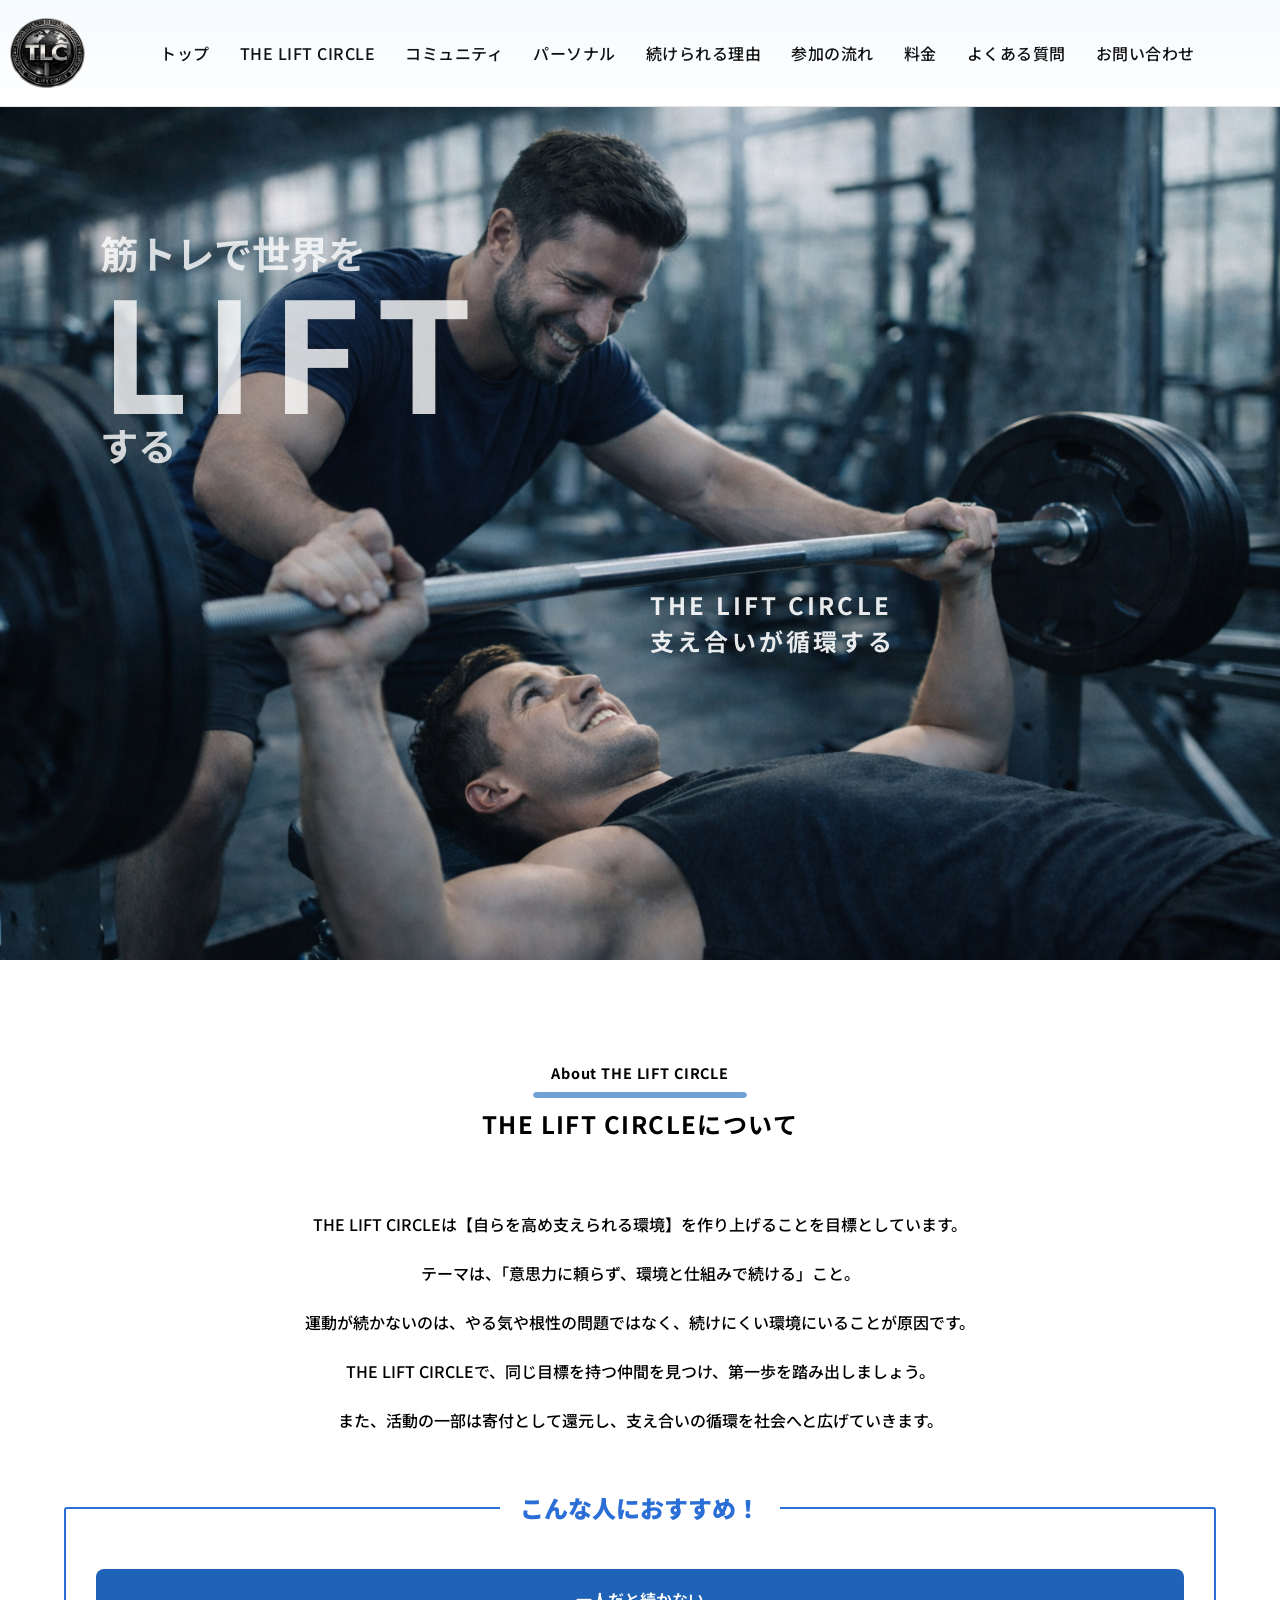
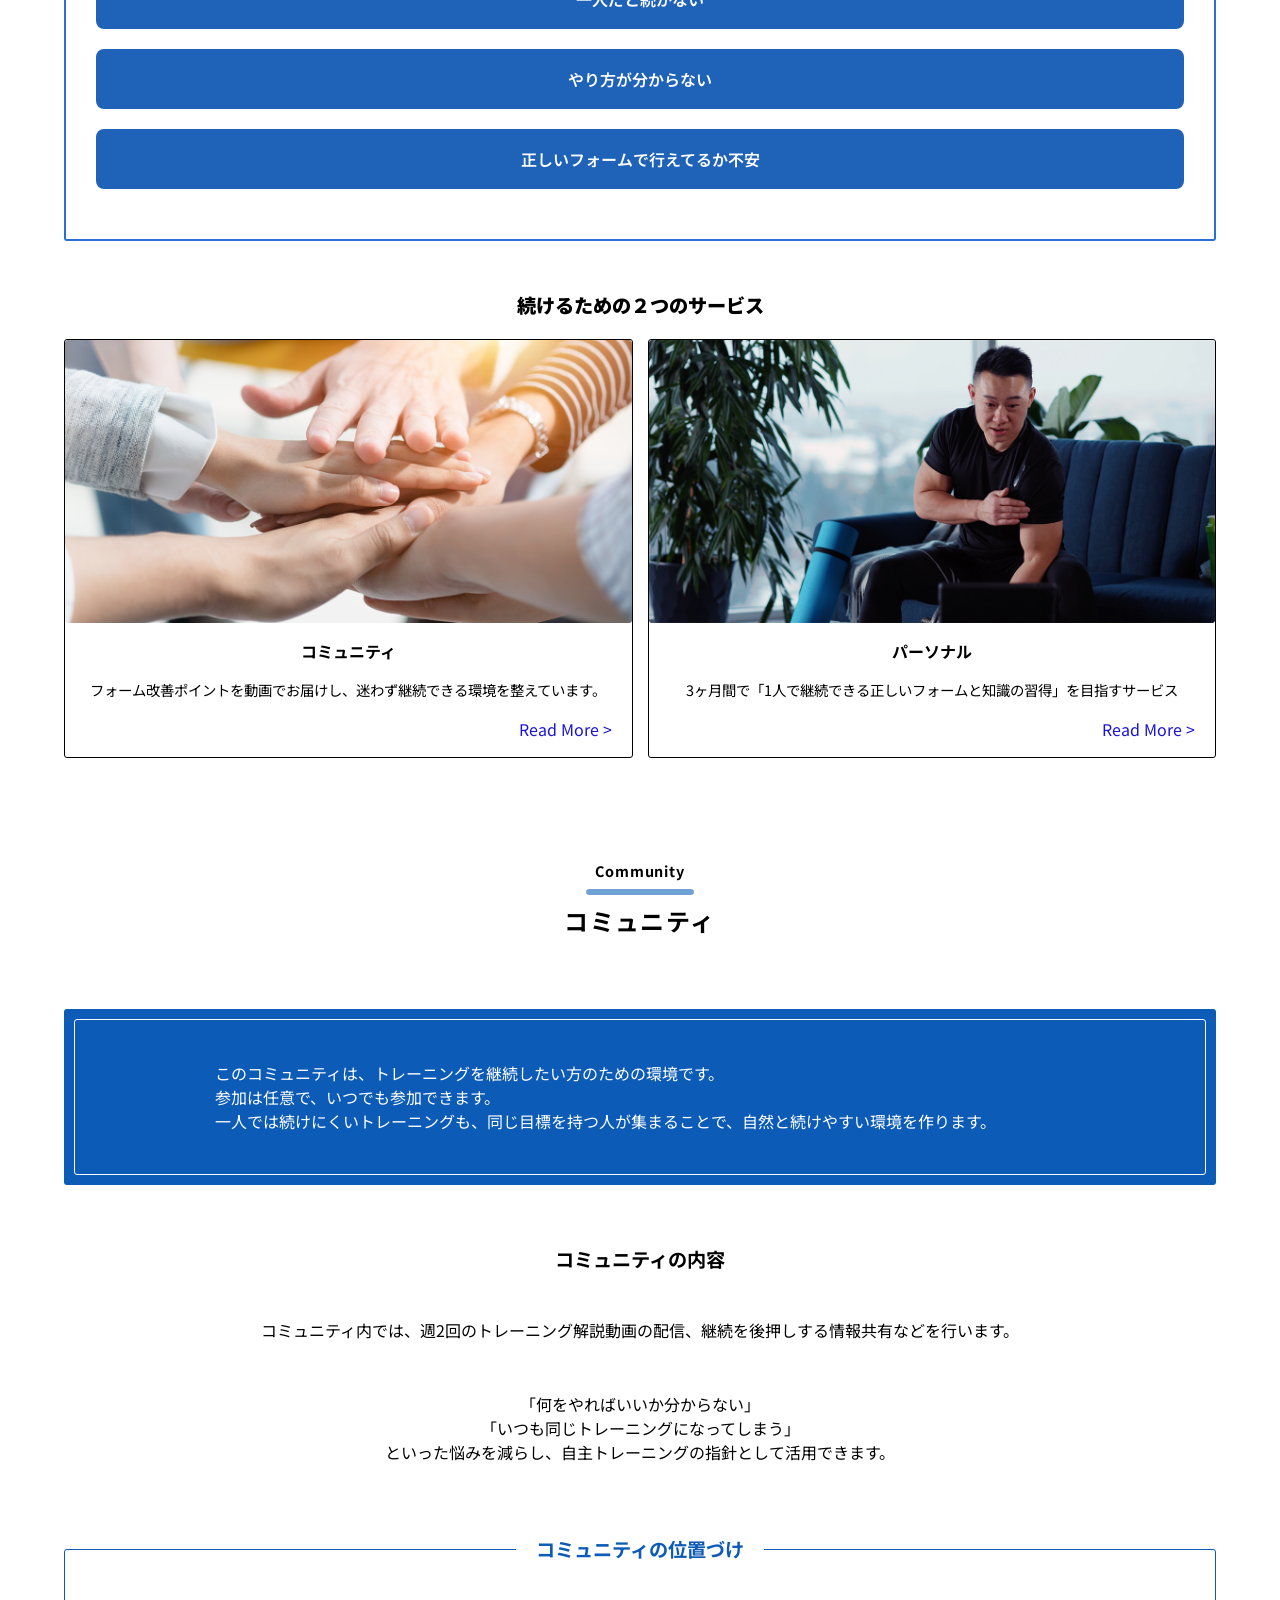
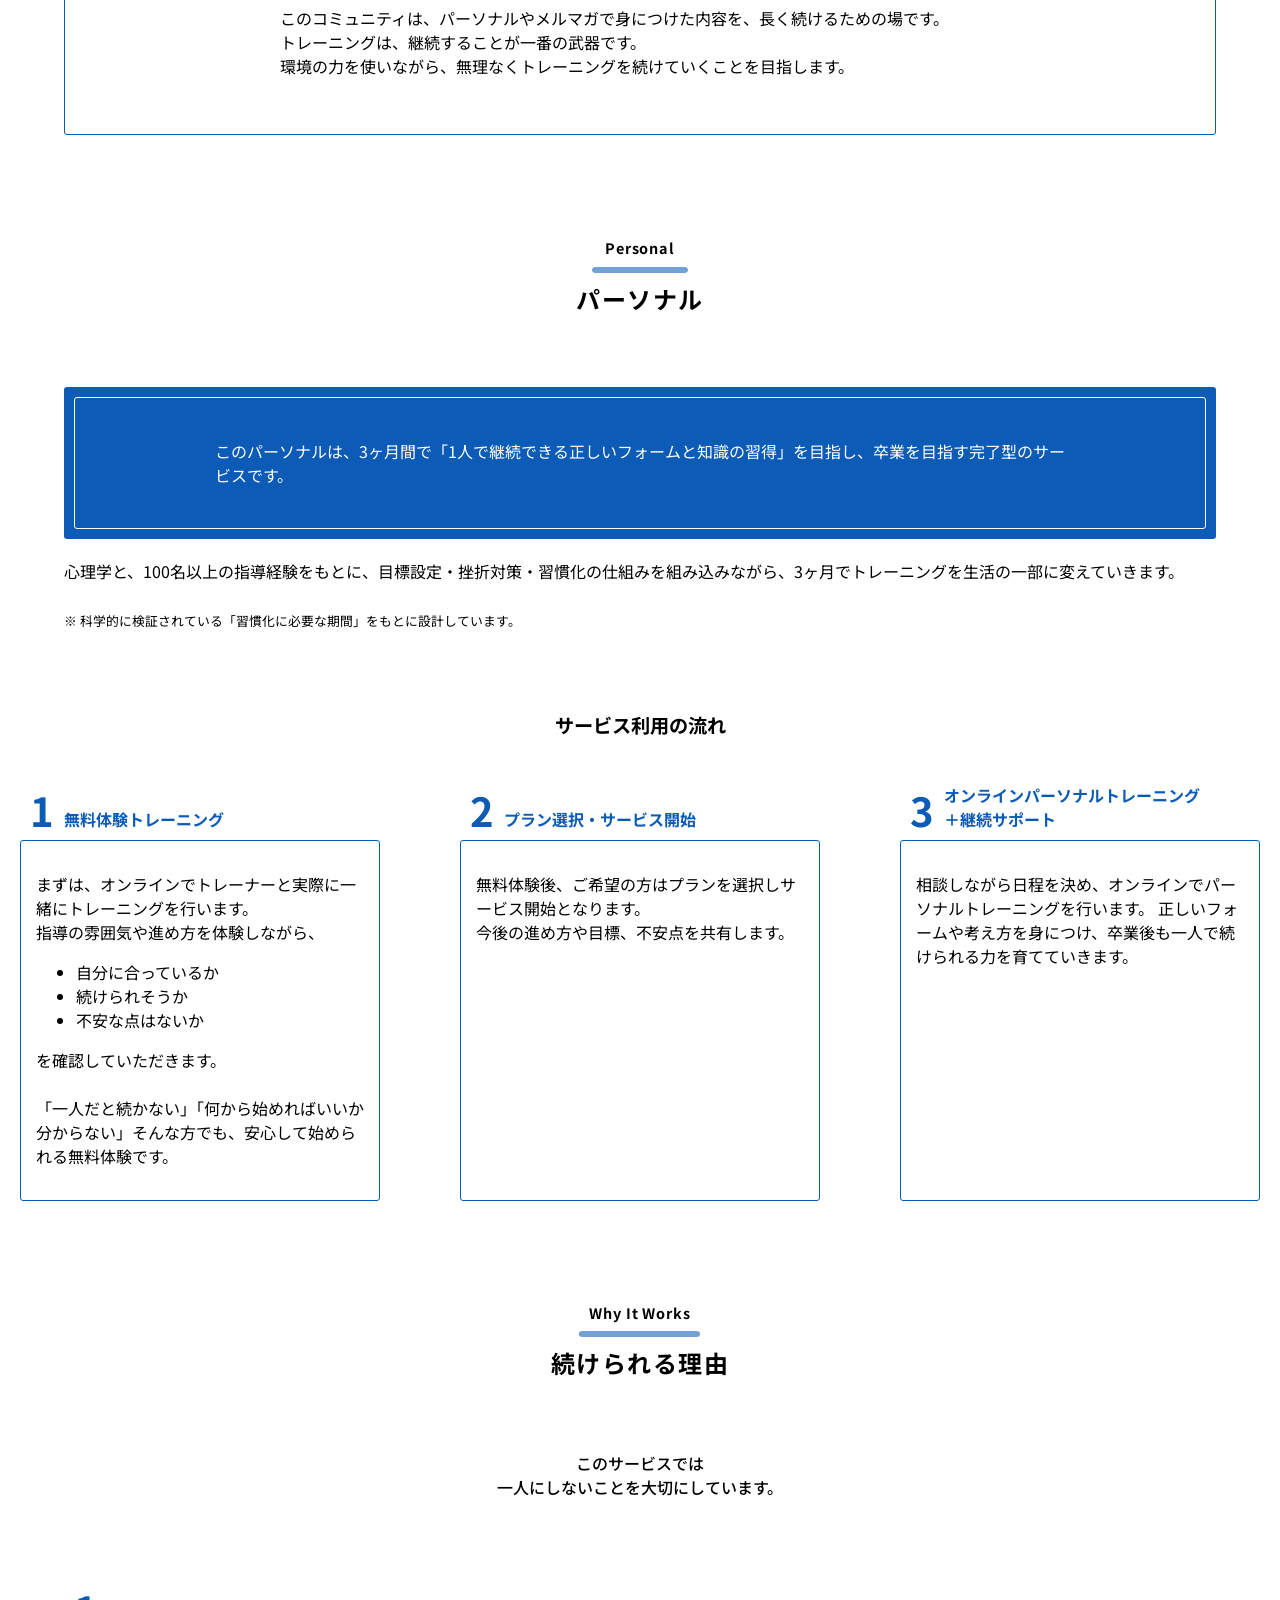
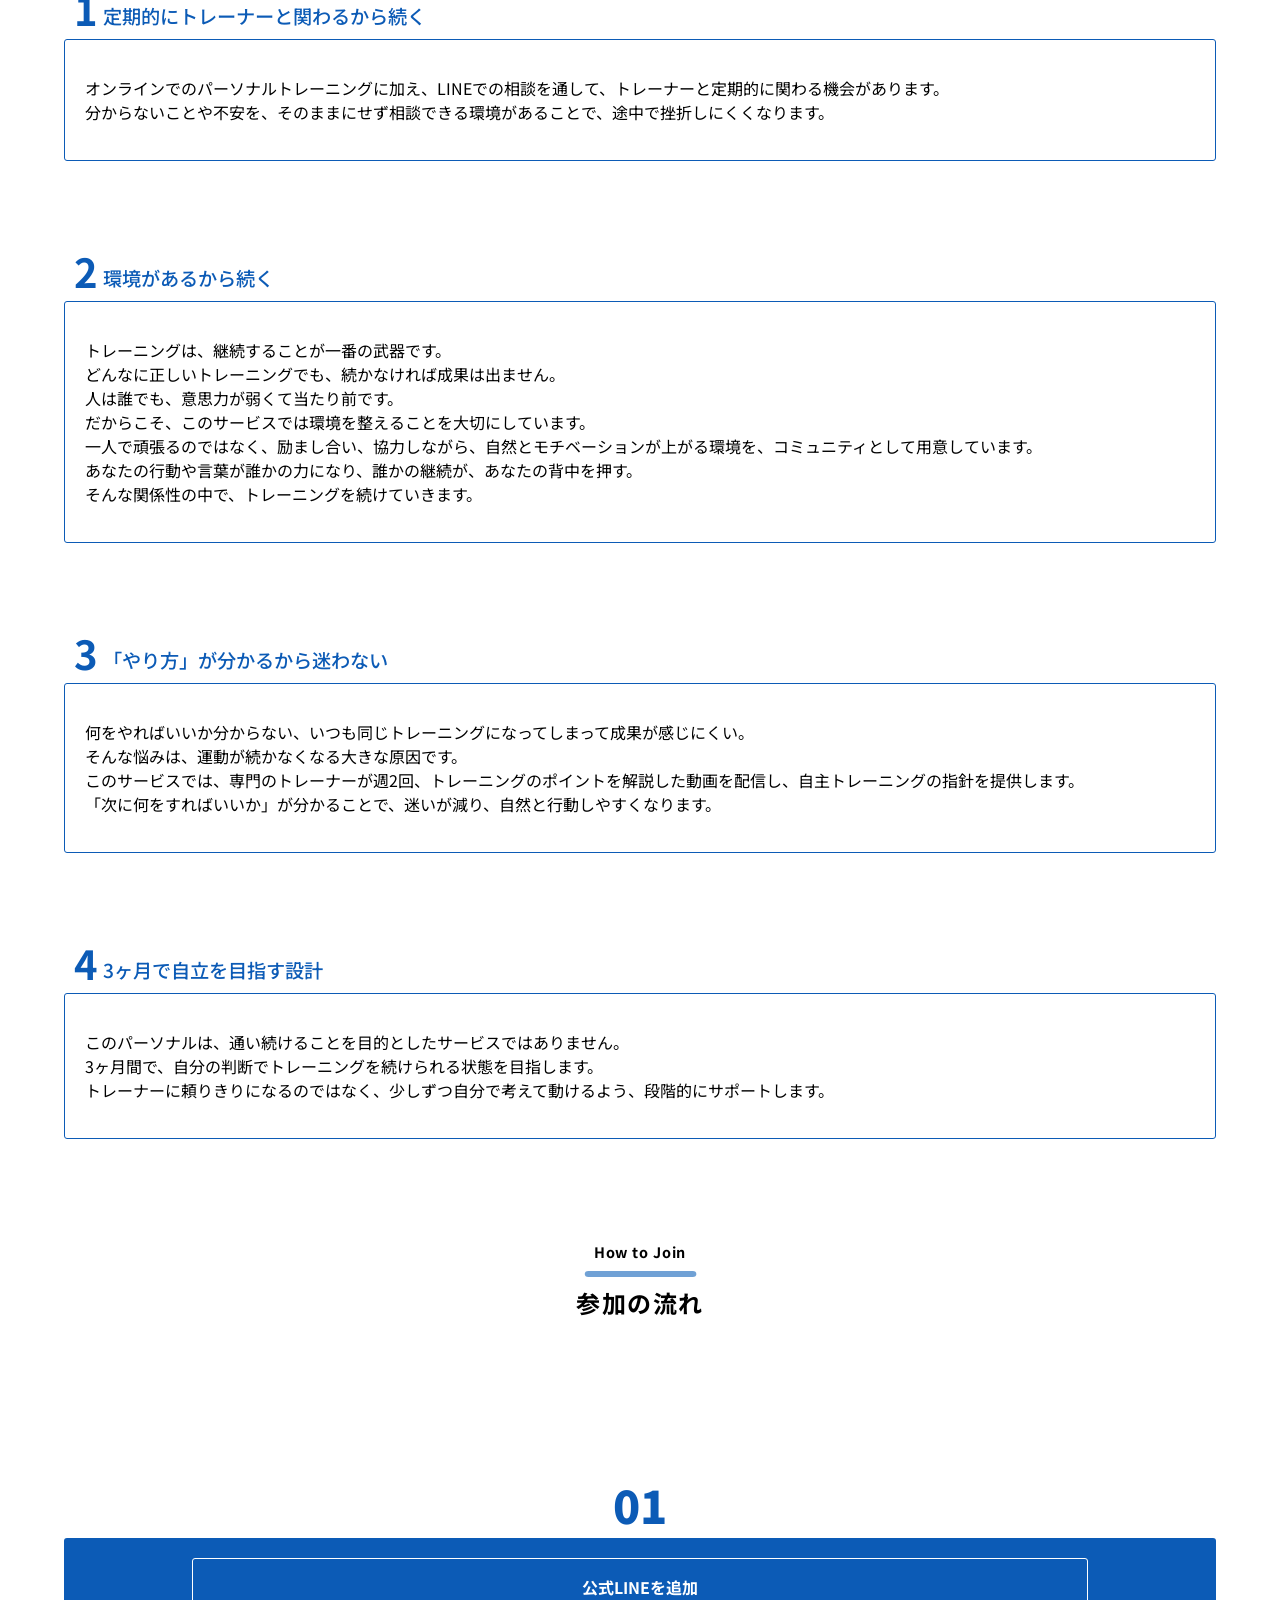
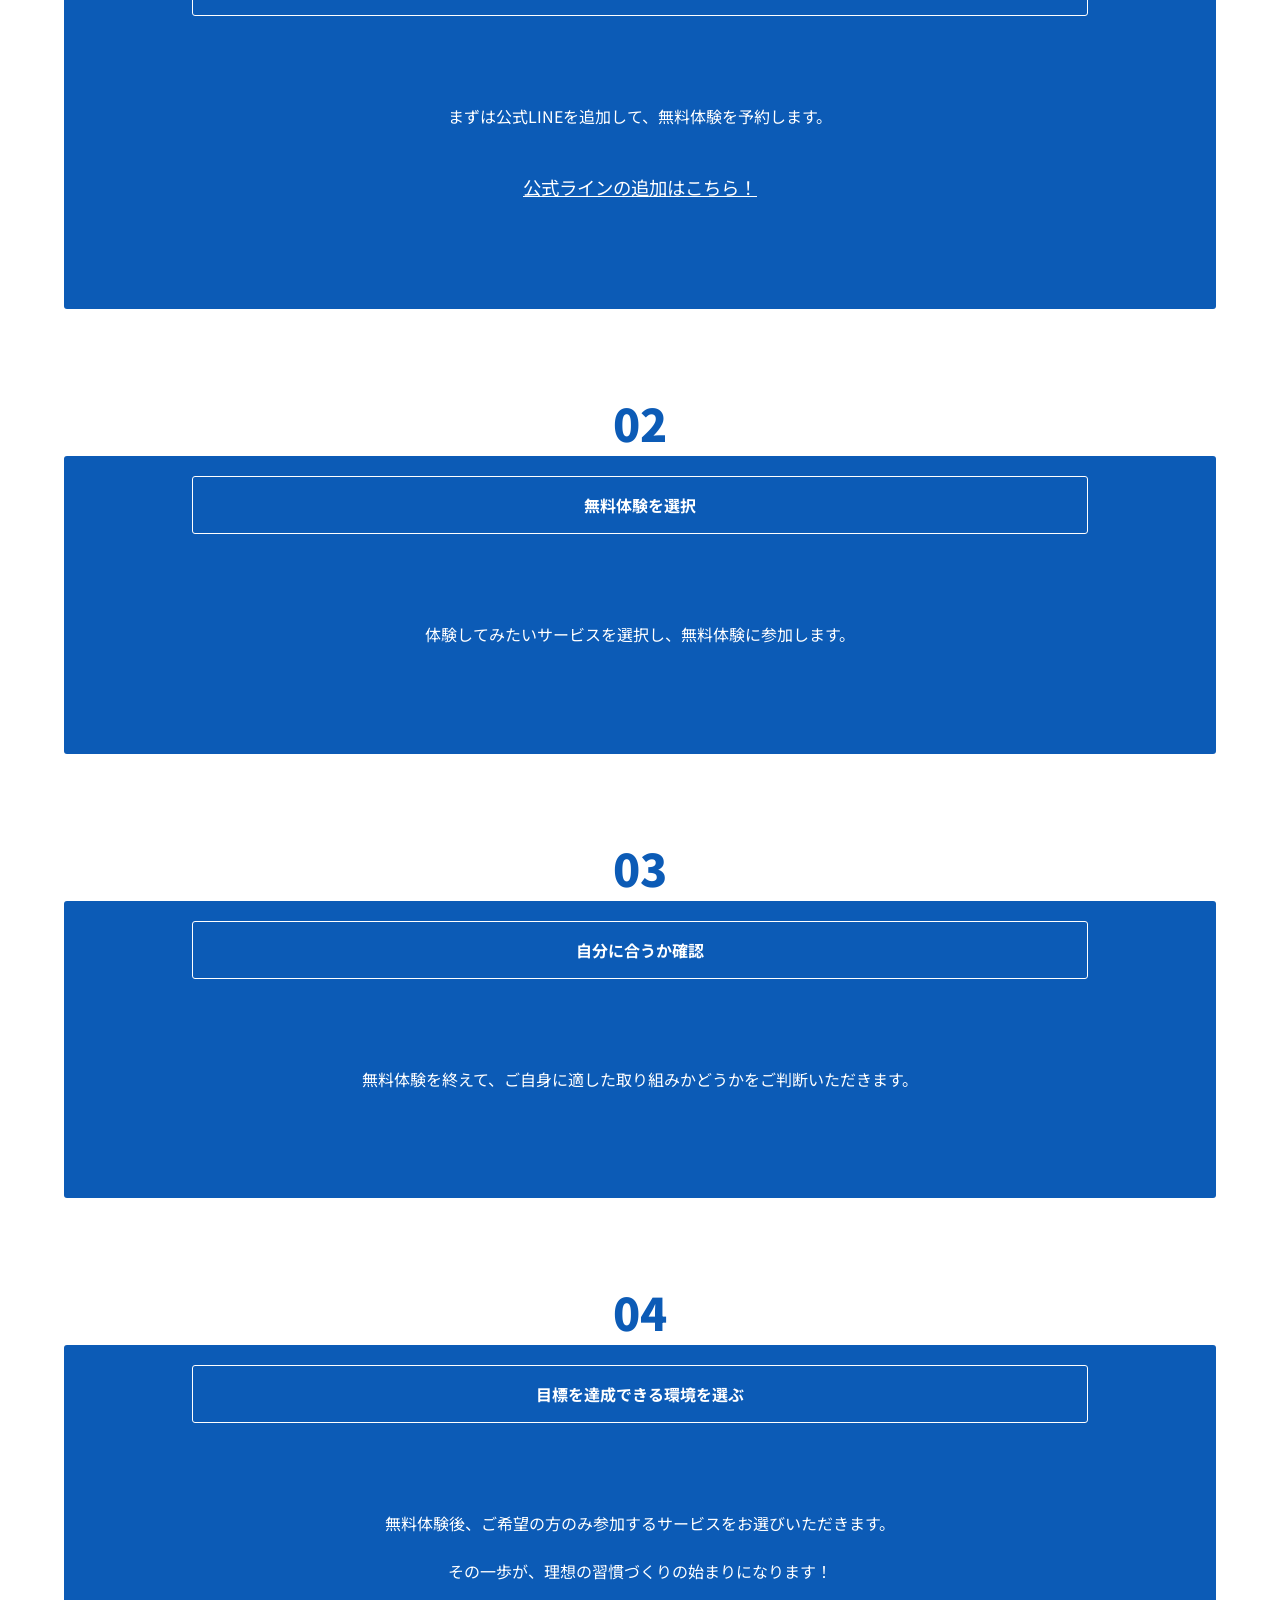
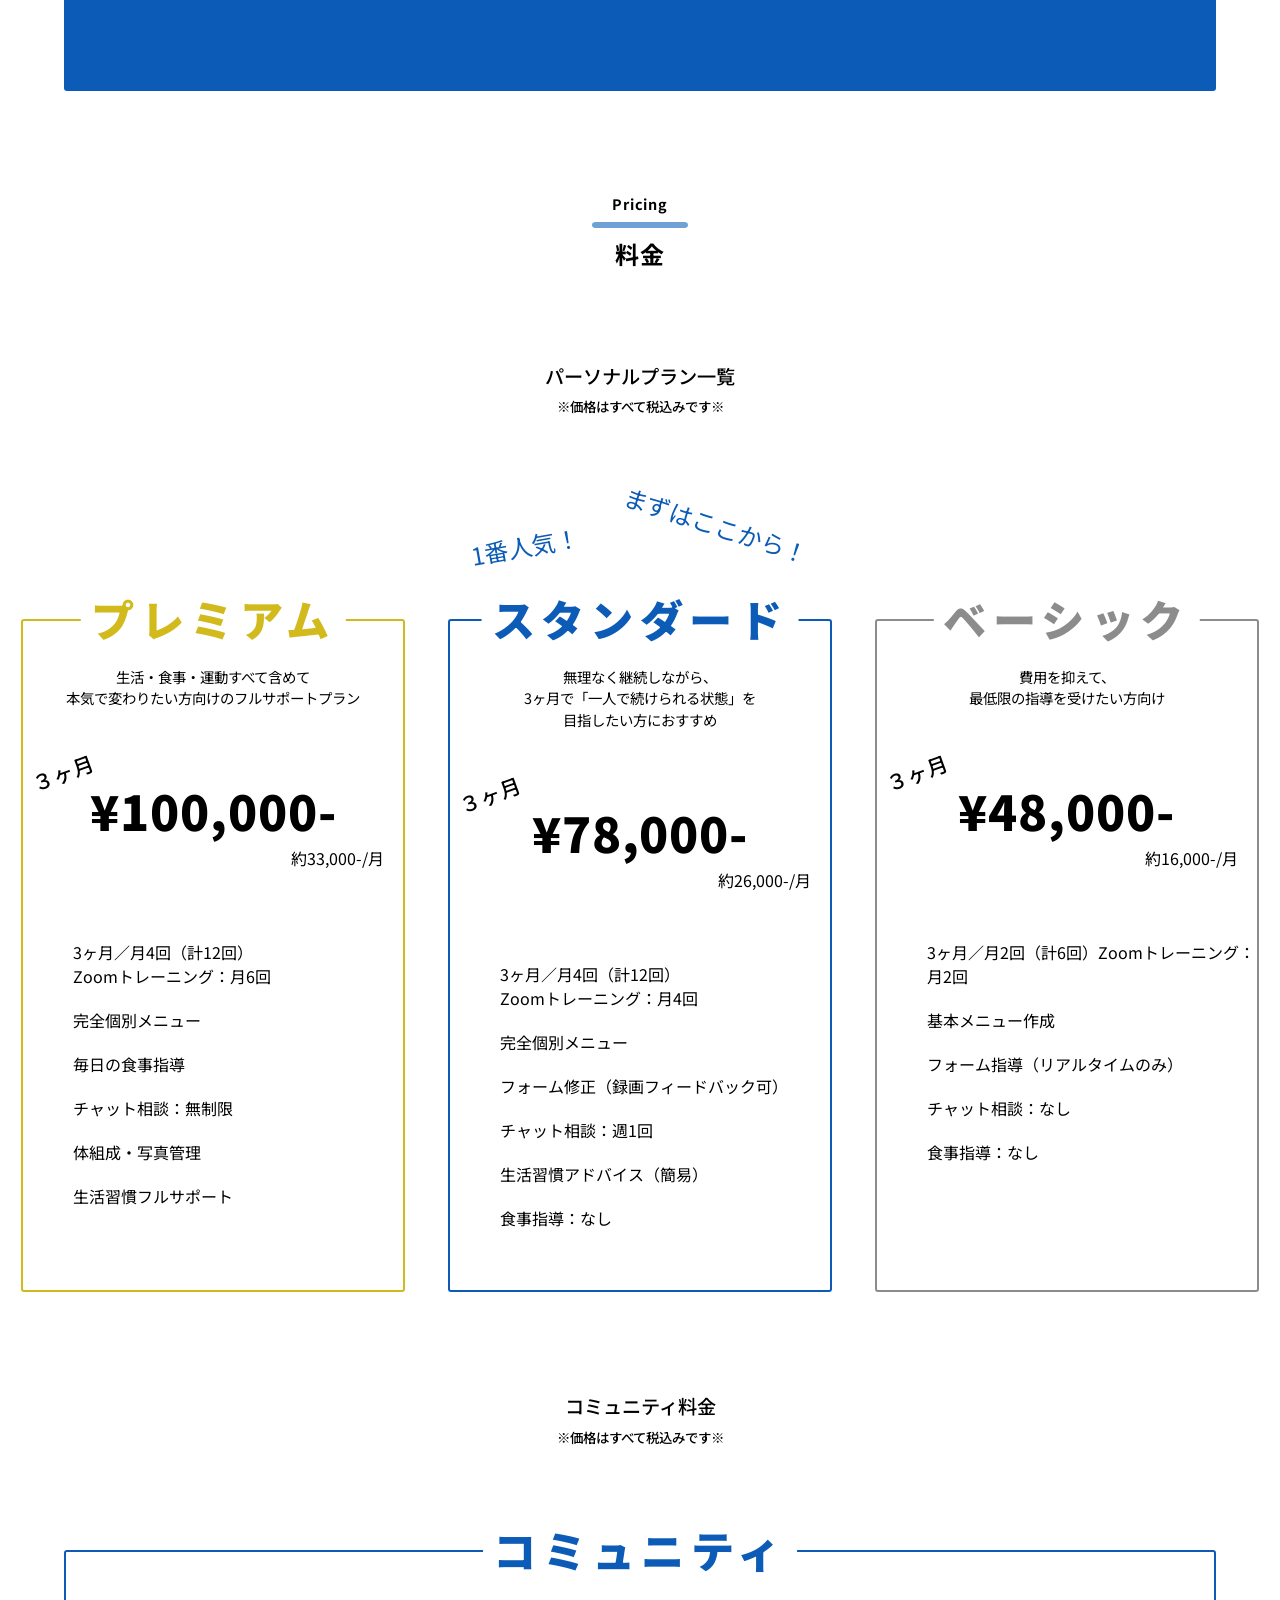
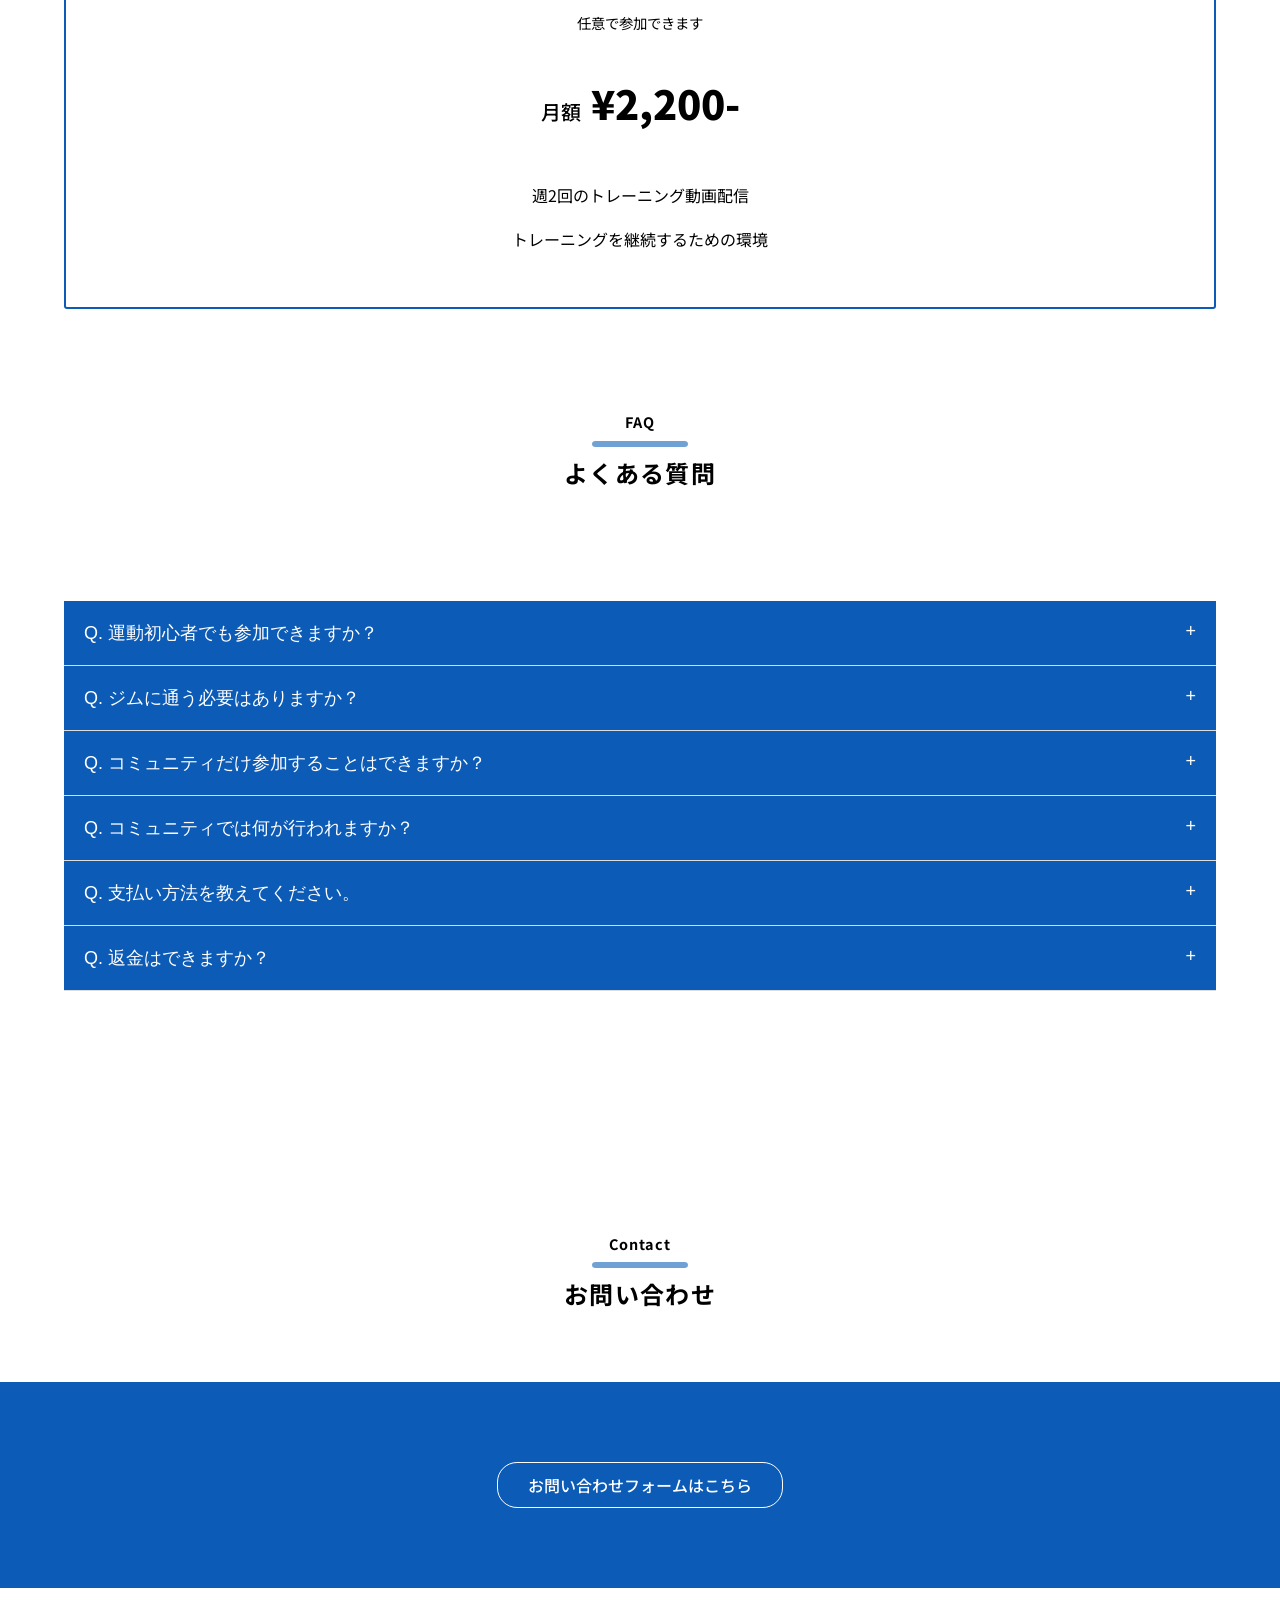
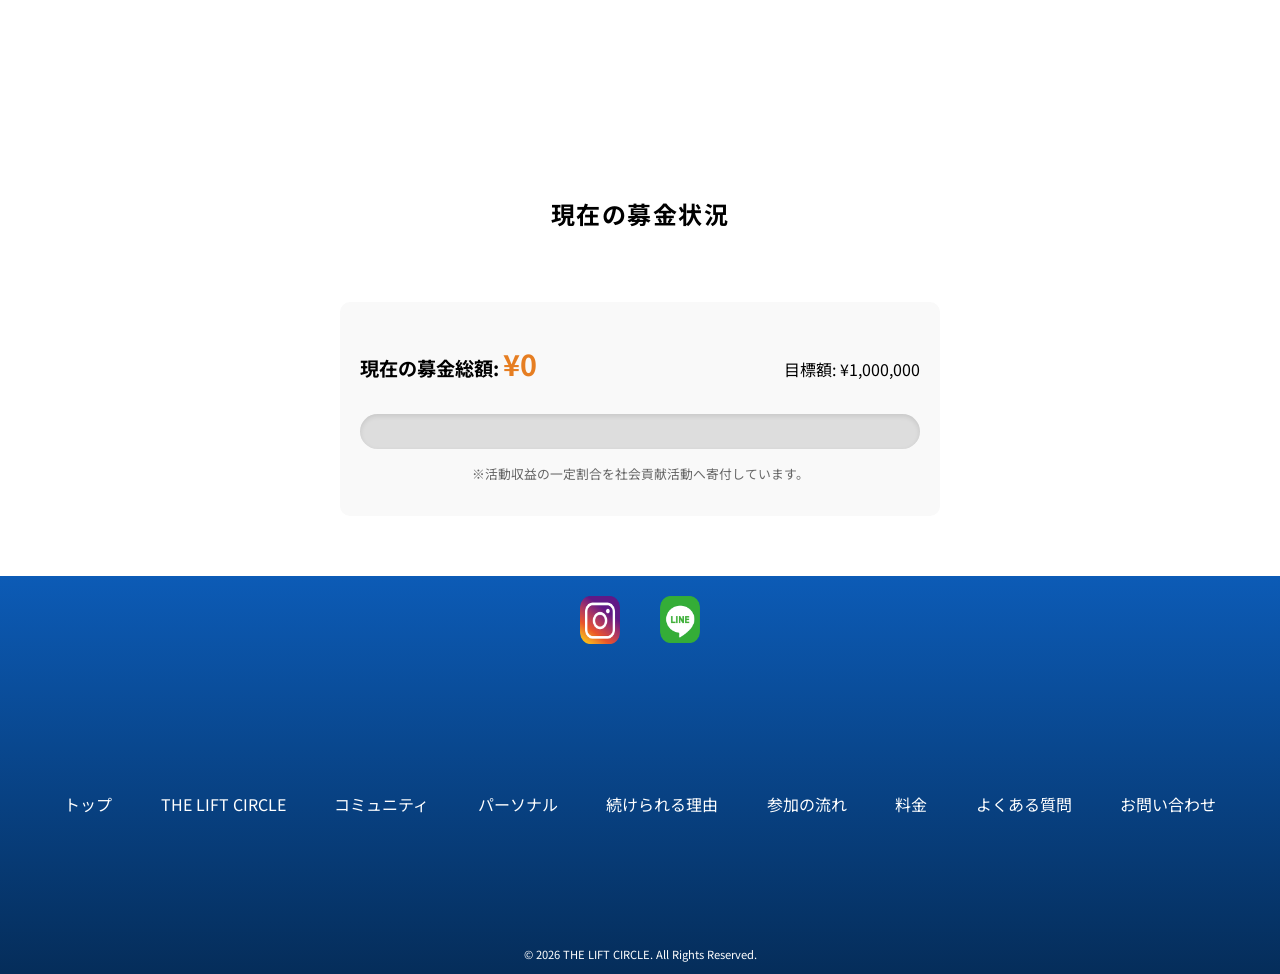
==== commit 08958a20: "募金グラフの追加" ====
--- a/index.html
+++ b/index.html
@@ -6,21 +6,21 @@
   <meta name="viewport" content="width=device-width, initial-scale=1.0">
 
   <!-- タイトル・ディスクリプション -->
-  <title>ページタイトル | </title>
-  <meta name="description" content="ページの概要を120〜160文字程度で記述します。検索結果での表示に使われます。">
+  <title>THE LIFT CIRCLE | 意思力に頼らず続くオンラインパーソナル</title>
+  <meta name="description" content="運動が続かないのは根性のせいではありません。THE LIFT CIRCLEは、心理学に基づき3ヶ月で「自立」を目指すオンラインパーソナルです。週2回の動画配信とコミュニティの支え合いで、意思力に頼らず筋トレを習慣化。正しいフォームを身につけ、一生モノの健康を手に入れませんか？まずは無料体験から。">
   <meta name="robots" content="index, follow">
 
   <!-- OGP / SNS -->
   <meta property="og:type" content="website">
-  <meta property="og:title" content="ページタイトル">
-  <meta property="og:description" content="ページの概要を記述します。">
-  <meta property="og:url" content="https://example.com/">
+  <meta property="og:title" content="THE LIFT CIRCLE | 意思力に頼らず続くオンラインパーソナル">
+  <meta property="og:description" content="運動が続かないのは根性のせいではありません。3ヶ月で「自立」を目指すオンラインパーソナル。">
+  <meta property="og:url" content="https://lift-circle.com/">
   <meta property="og:image" content="https://example.com/ogp.jpg">
   <meta property="og:locale" content="ja_JP">
   <meta name="twitter:card" content="summary_large_image">
-  <meta name="twitter:title" content="ページタイトル">
-  <meta name="twitter:description" content="ページの概要を記述します。">
-  <meta name="twitter:image" content="https://example.com/ogp.jpg">
+  <meta name="twitter:title" content="THE LIFT CIRCLE | 意思力に頼らず続くオンラインパーソナル"> 
+  <meta name="twitter:description" content="運動が続かないのは根性のせいではありません。3ヶ月で「自立」を目指すオンラインパーソナル。"> 
+  <meta name="twitter:image" content="https://lift-circle.com/imgs/ogp.jpg">
 
   <!-- ファビコン / テーマカラー -->
   <link rel="icon" href="/favicon.ico">
@@ -634,10 +634,27 @@
   </section>
 
   <!-- 募金グラフ -->
-  <section class="graph">
-    <div class="donation-graph">
-      <img src="#" alt="募金グラフ">
-    </div>
+  <section class="graph" id="graph">
+  <div class="container">
+    <div class="section-title">
+      <h3 class="jp-title">現在の募金状況</h3>
+    </div>
+    
+    <div class="donation-wrapper">
+      <div class="donation-info">
+        <p class="current-amount">現在の募金総額: <span>¥0</span></p>
+        <p class="target-amount">目標額: ¥1,000,000</p>
+      </div>
+      
+      <div class="progress-bg">
+        <div class="progress-bar">
+          <span class="progress-percent">0%</span>
+        </div>
+      </div>
+      
+      <p class="donation-note">※活動収益の一定割合を社会貢献活動へ寄付しています。</p>
+    </div>
+  </div>
   </section>
 
   <footer>
--- a/css/style.css
+++ b/css/style.css
@@ -856,12 +856,6 @@
 }
 
 /****************************************************************************
-募金グラフ
-*****************************************************************************/
-.graph{
-  display: none;
-}
-/****************************************************************************
 フッター
 *****************************************************************************/
 footer{
@@ -995,7 +989,72 @@
   line-height: 1.6;
 }
 
-/* スマホ対応の調整 */
+/****************************************************************************
+募金グラフ
+*****************************************************************************/
+.graph{
+  margin: 0 0 60px 0;
+}
+/* 募金グラフのスタイル */
+.donation-wrapper {
+  max-width: 600px;
+  margin: 0 auto;
+  padding: 20px;
+  background: #f9f9f9;
+  border-radius: 10px;
+}
+
+.donation-info {
+  display: flex;
+  justify-content: space-between;
+  align-items: baseline;
+  margin-bottom: 10px;
+}
+
+.current-amount {
+  font-weight: bold;
+  font-size: 1.2rem;
+}
+
+.current-amount span {
+  color: #e67e22;
+  font-size: 1.8rem;
+}
+
+.progress-bg {
+  width: 100%;
+  height: 35px;
+  background-color: #ddd;
+  border-radius: 20px;
+  overflow: hidden;
+  box-shadow: inset 0 2px 5px rgba(0,0,0,0.1);
+}
+
+.progress-bar {
+  height: 100%;
+  background: linear-gradient(90deg, #f39c12, #e67e22);
+  display: flex;
+  align-items: center;
+  justify-content: flex-end;
+  transition: width 1s ease-in-out; 
+  width: 0%;/*ここを現在の%に変更*/
+}
+
+.progress-percent {
+  color: white;
+  font-weight: bold;
+  padding-right: 15px;
+  font-size: 0.9rem;
+}
+
+.donation-note {
+  margin-top: 15px;
+  font-size: 0.8rem;
+  color: #666;
+  text-align: center;
+}
+
+/* PC対応の調整 */
 @media (max-width: 480px) {
   .contact-inner {
     padding: 25px 20px;
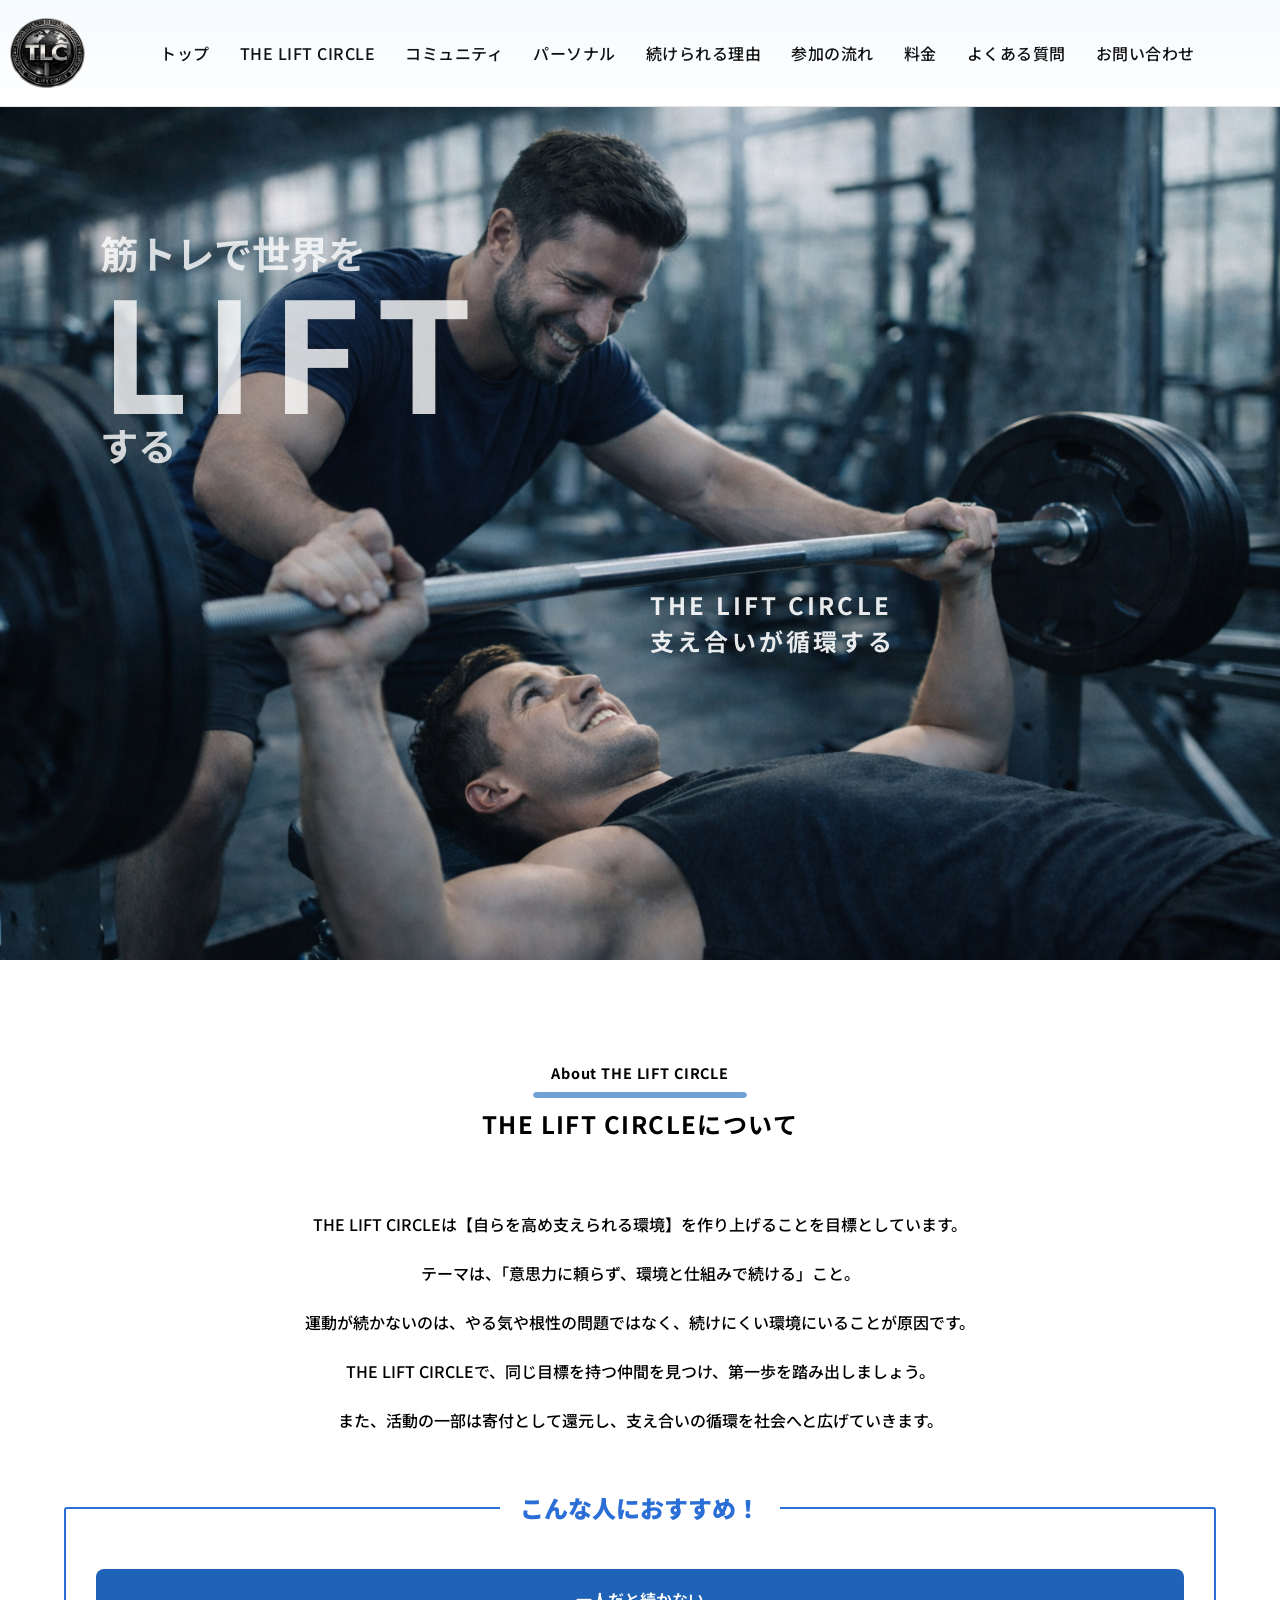
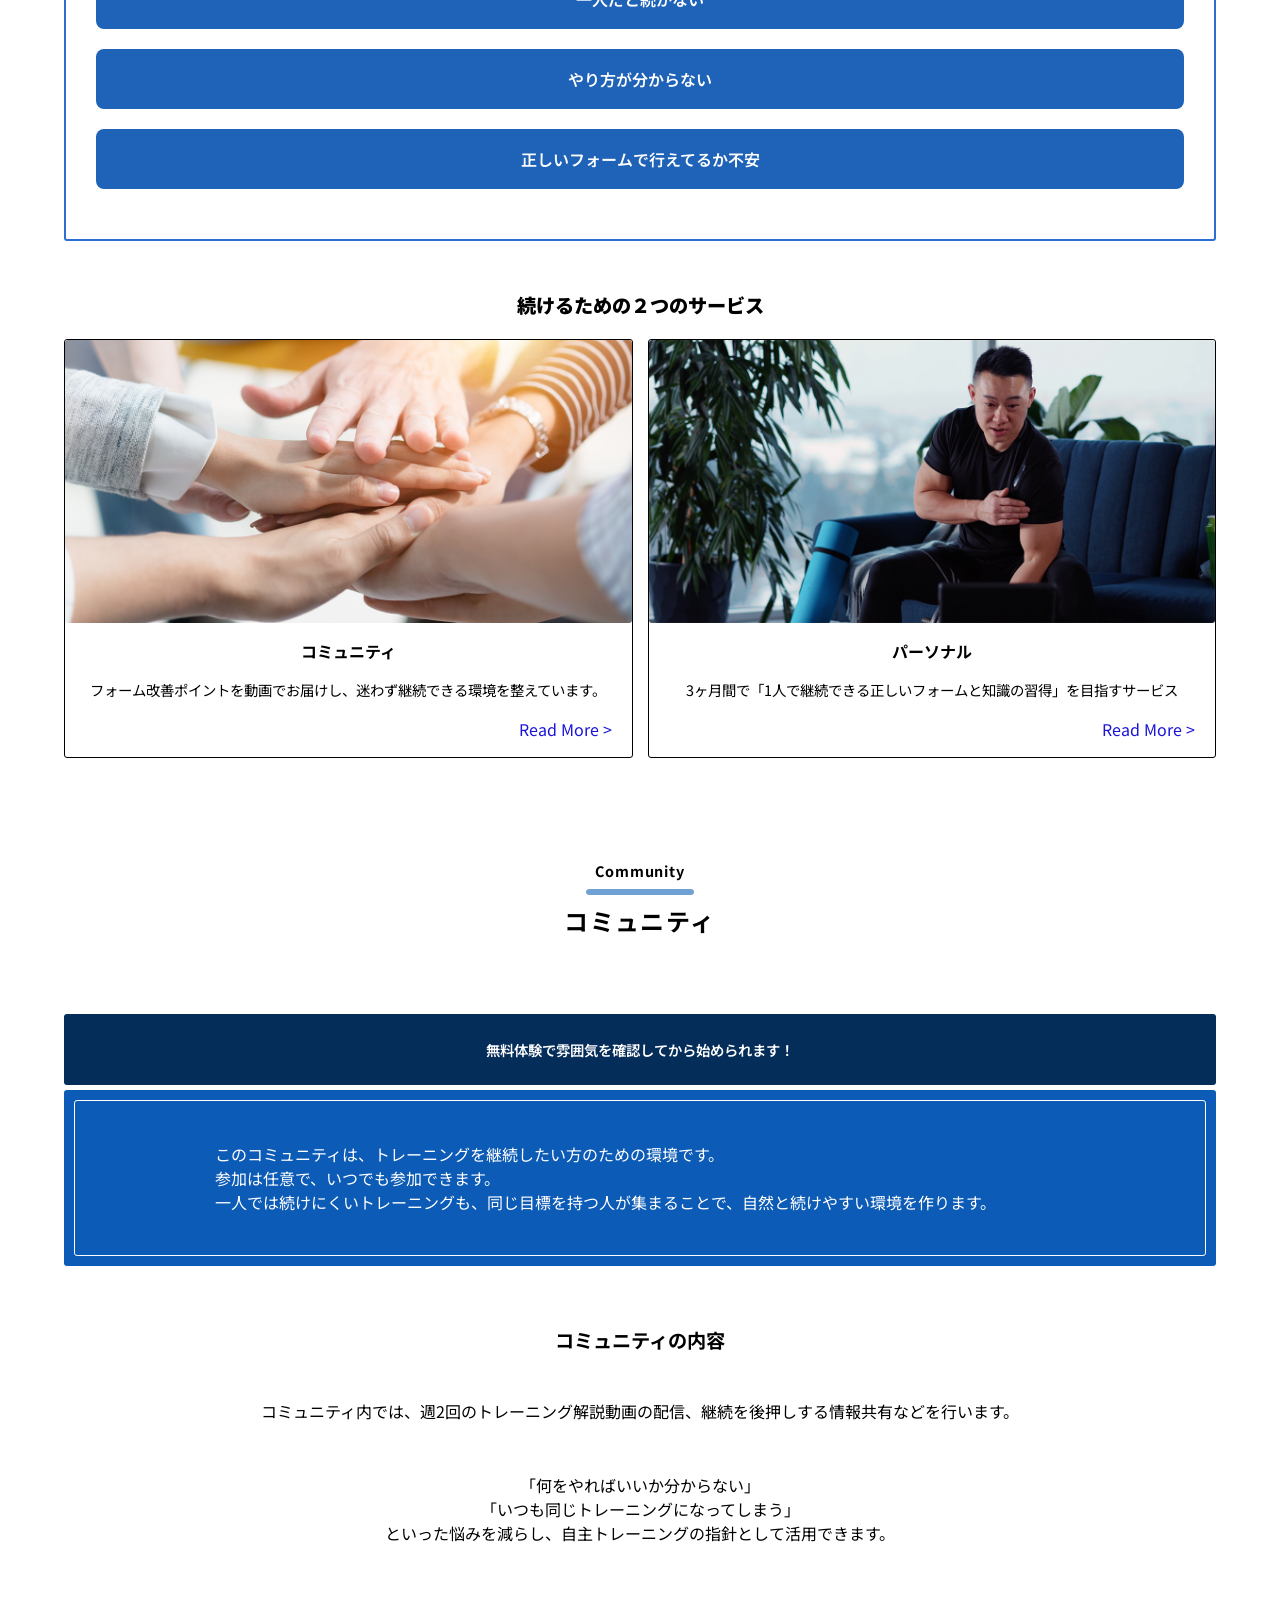
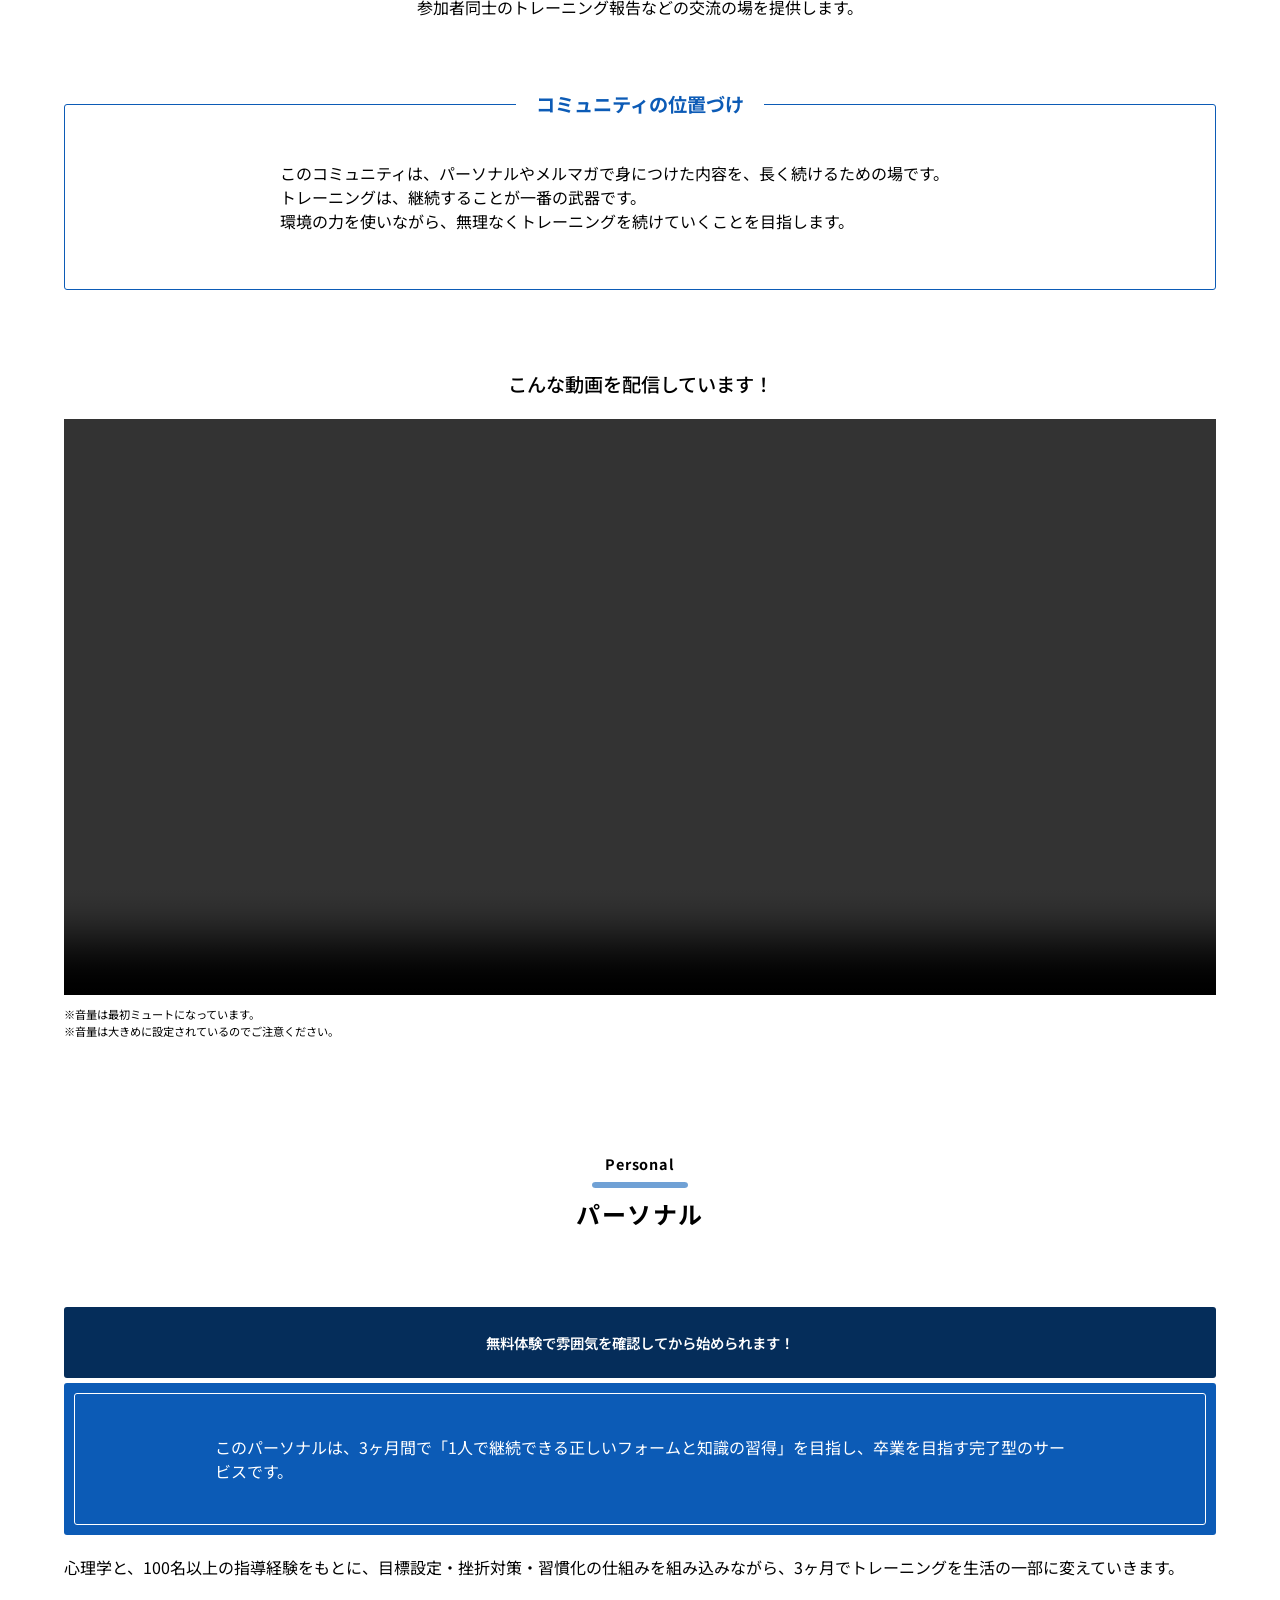
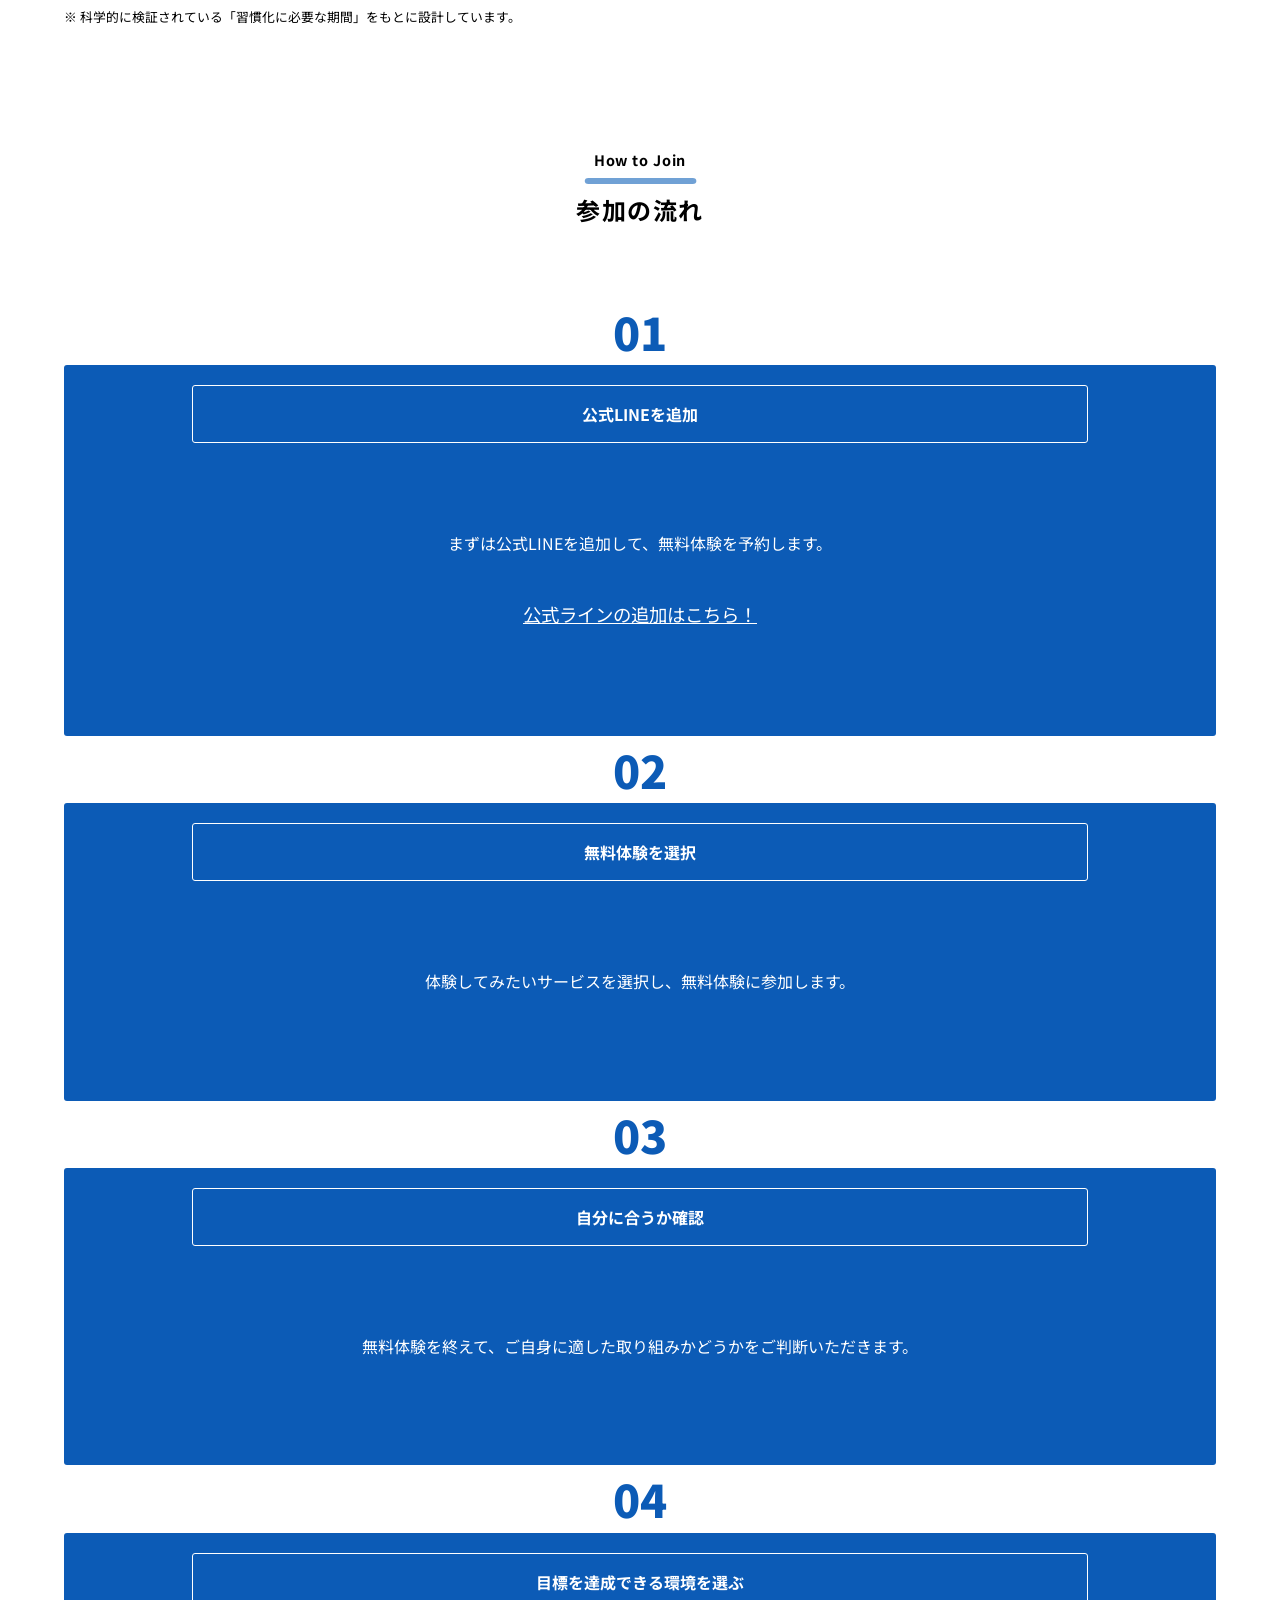
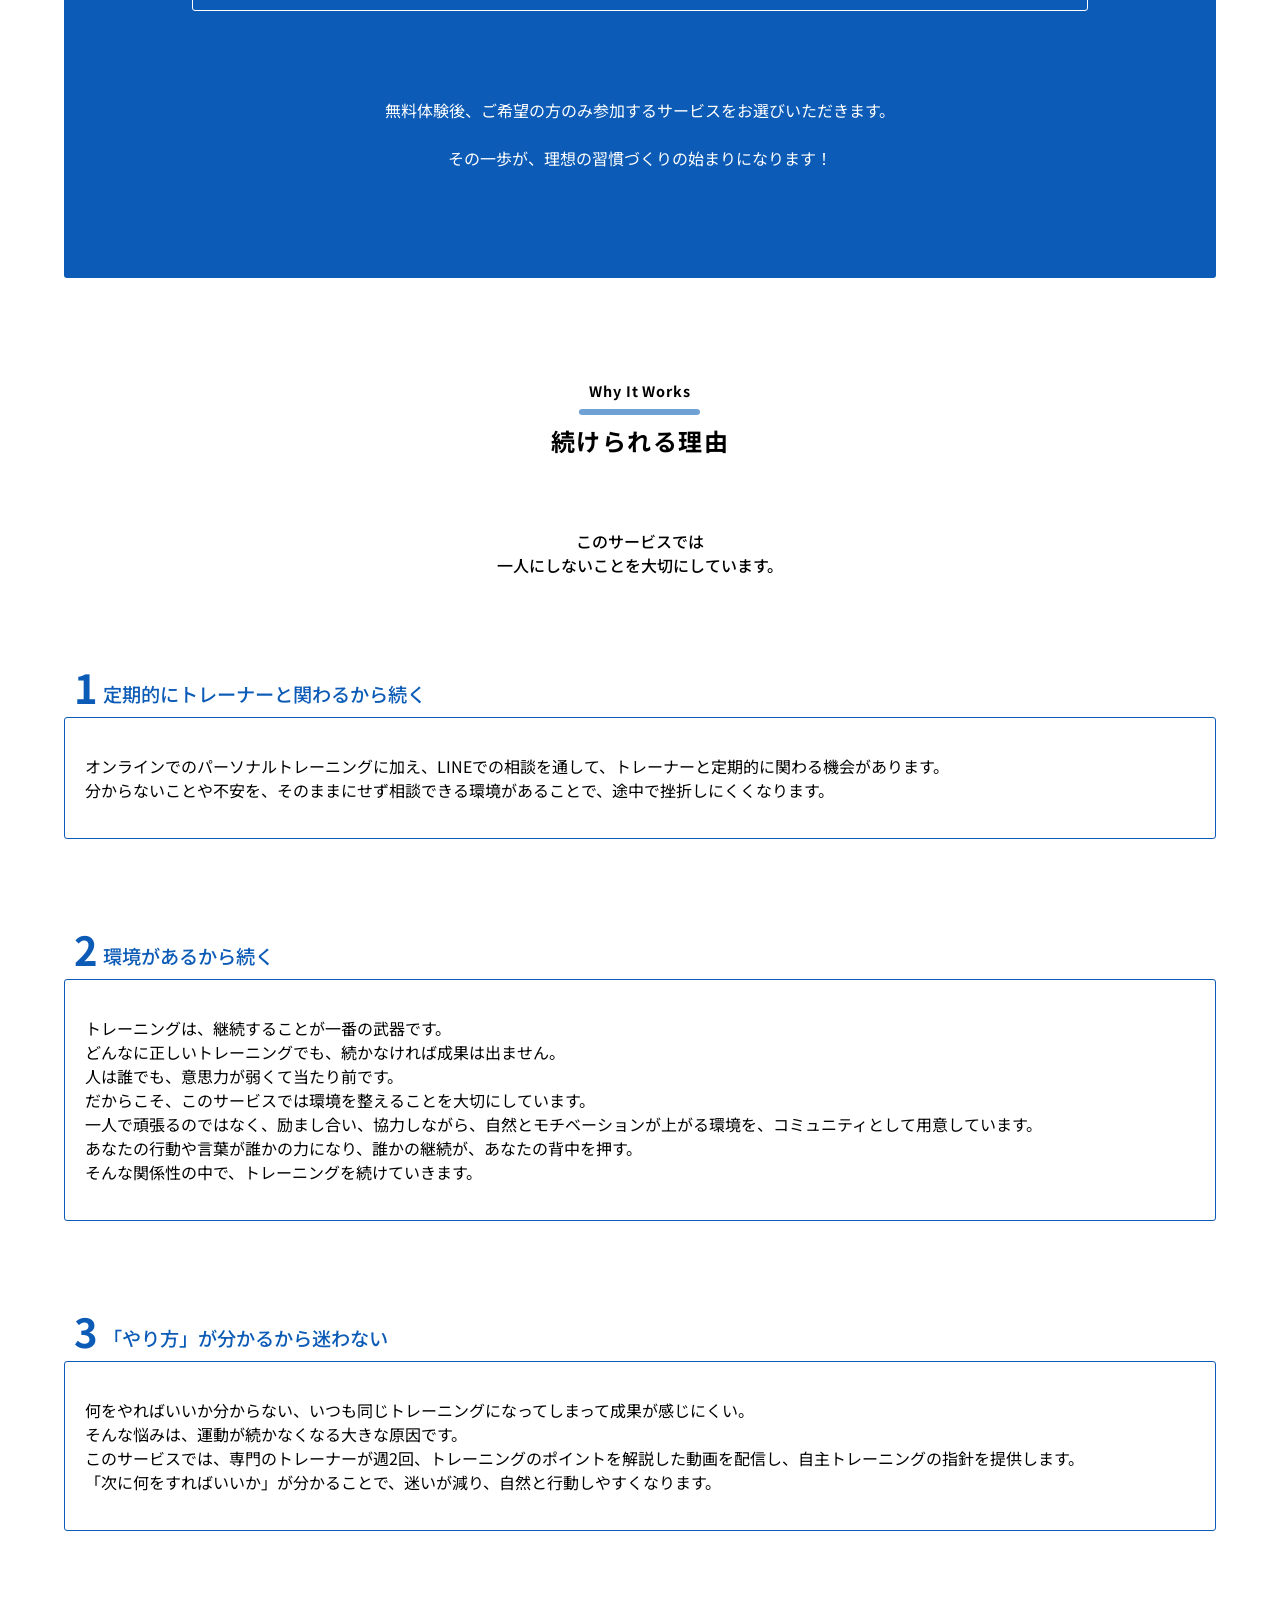
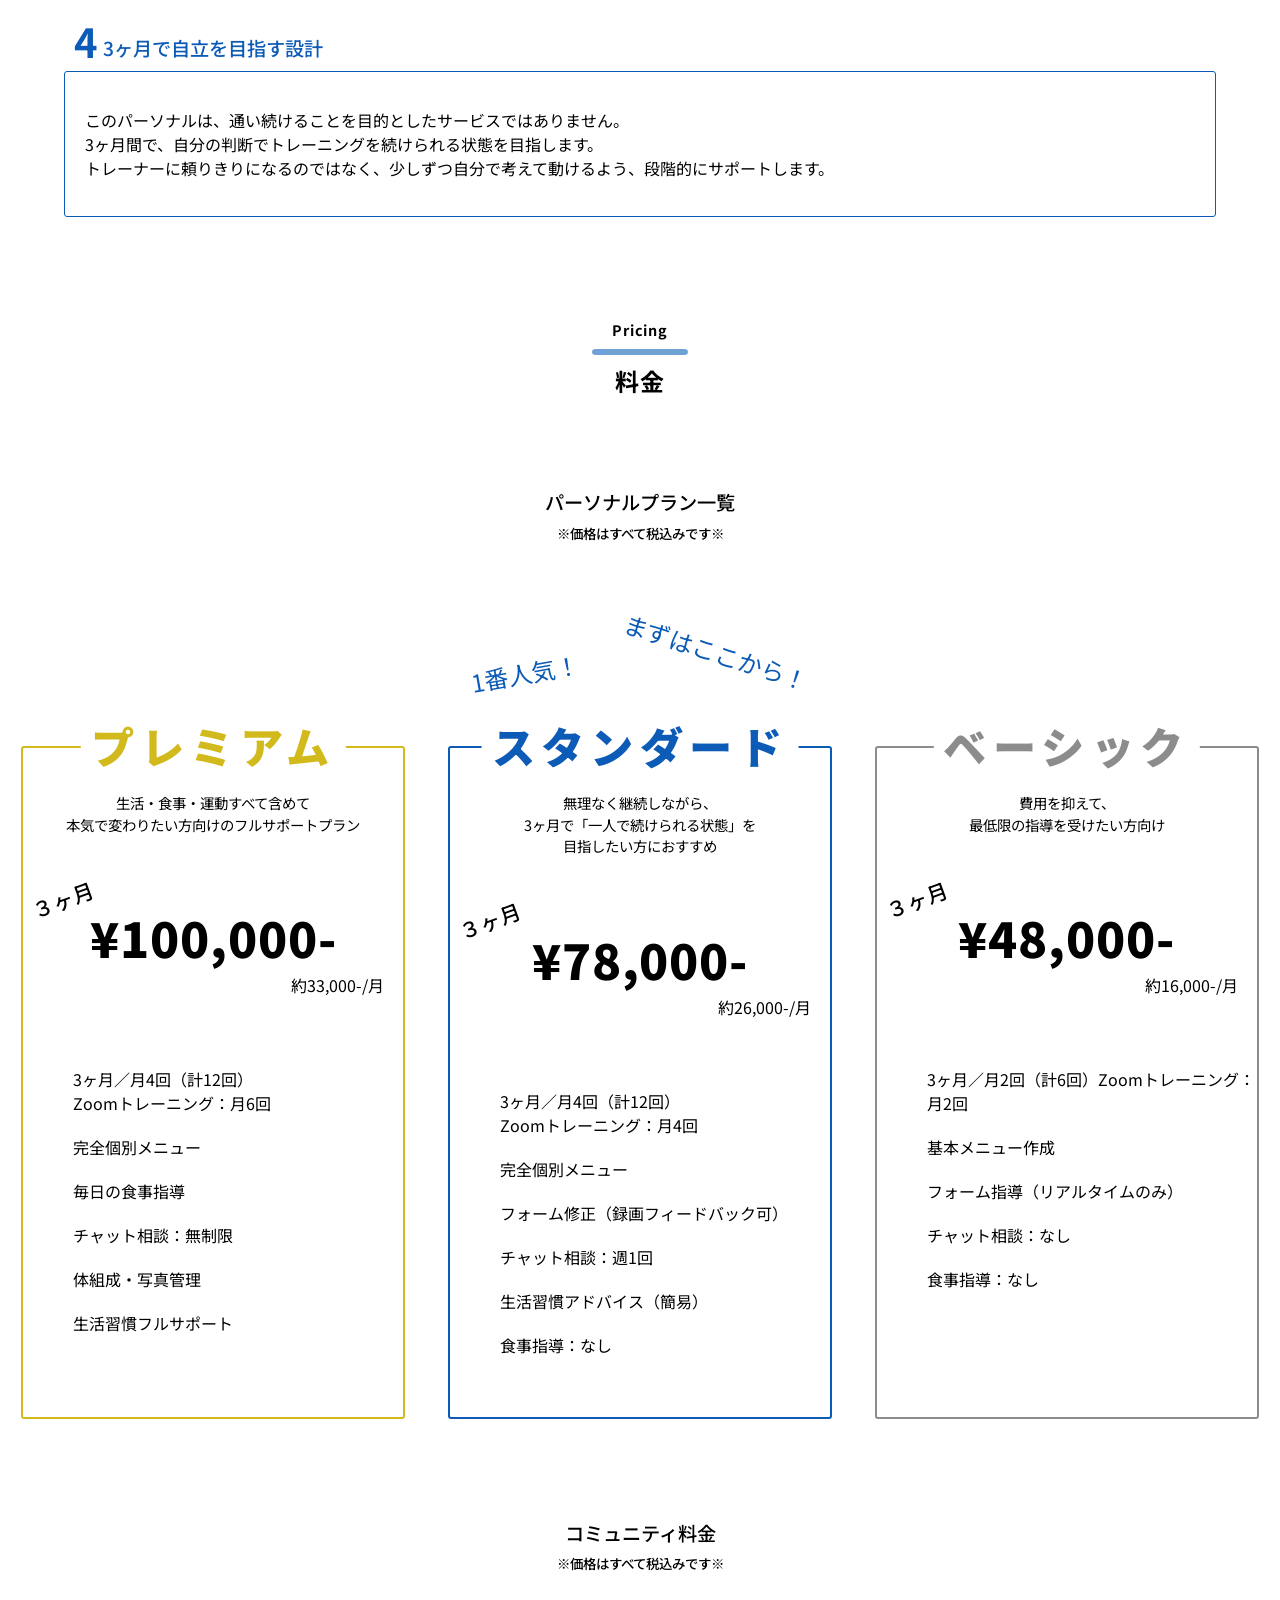
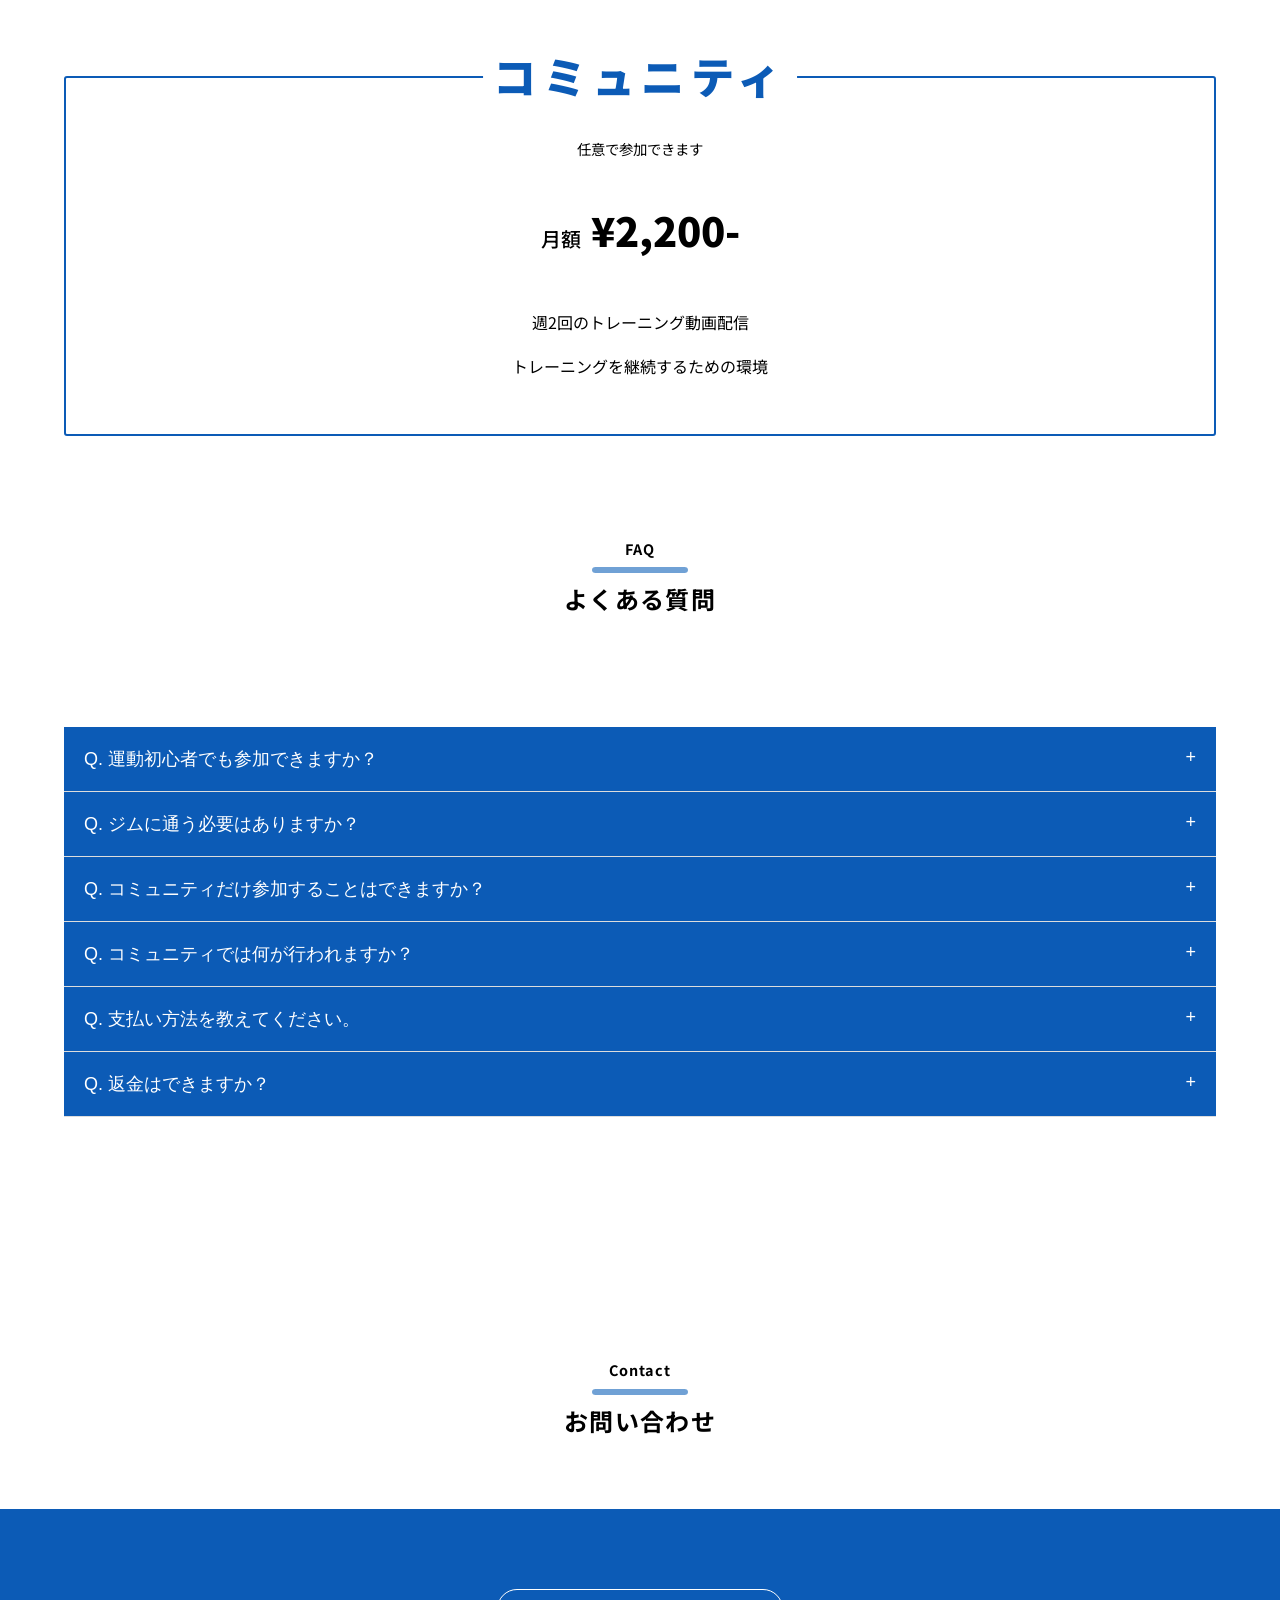
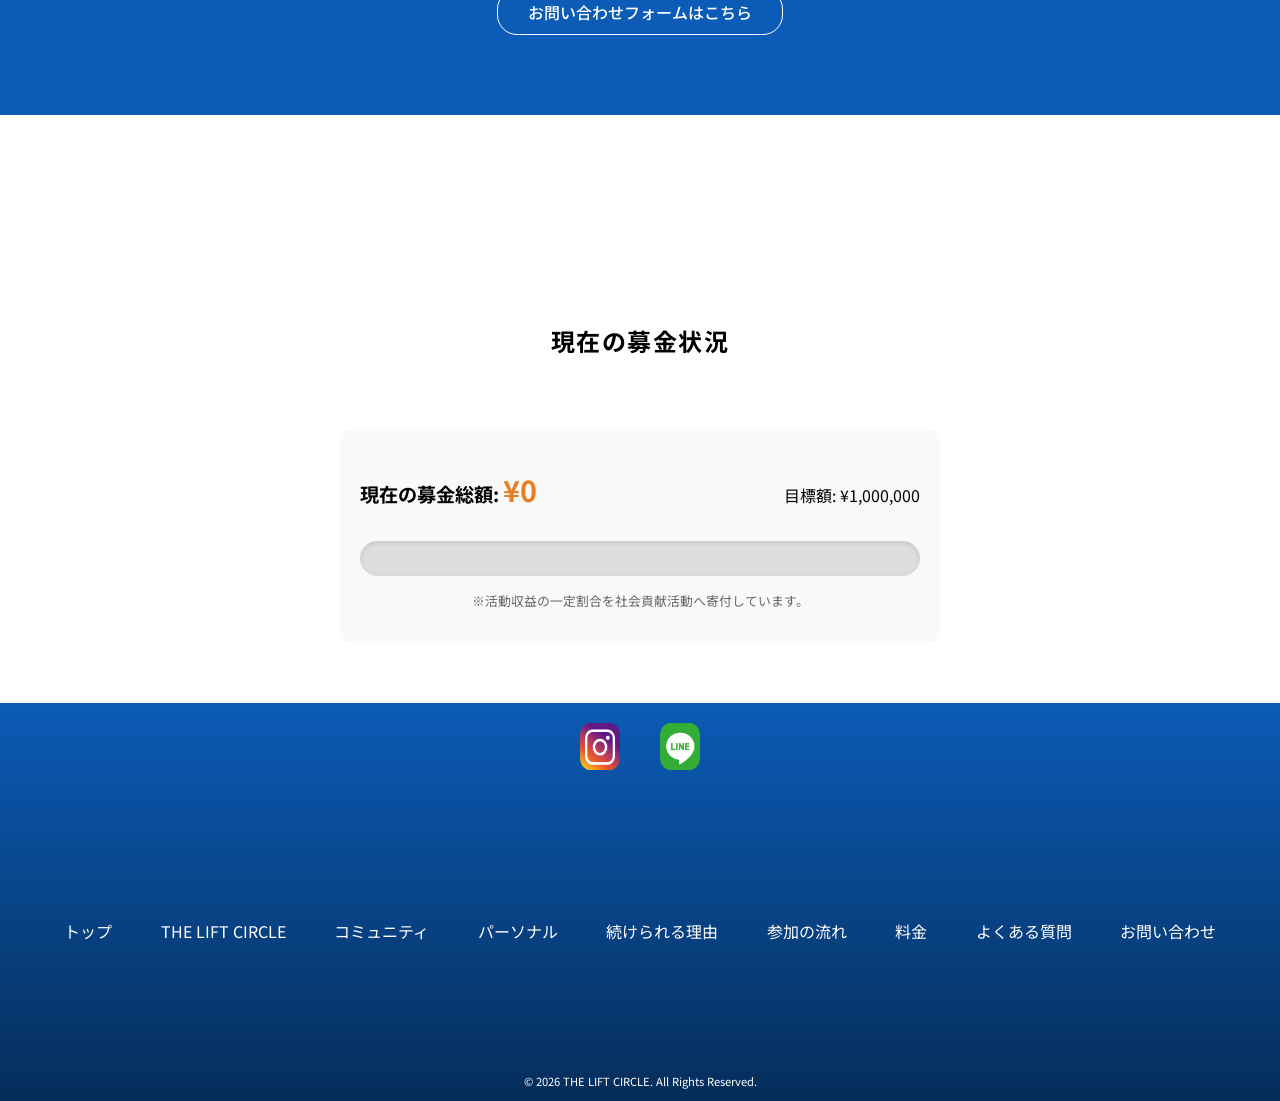
==== commit 45d81c2a: "add video" ====
--- a/index.html
+++ b/index.html
@@ -149,6 +149,10 @@
       <h3 class="jp-title">コミュニティ</h3>
     </div>
 
+    <div class="trial-prompt">
+      <p>無料体験で雰囲気を確認してから始められます！</p>
+    </div>
+
     <div class="community-detail">
       <div class="community-detail-back">
         <div class="community-detail-line">
@@ -174,6 +178,7 @@
           「いつも同じトレーニングになってしまう」<br>
           といった悩みを減らし、自主トレーニングの指針として活用できます。
         </p>
+        <p>参加者同士のトレーニング報告などの交流の場を提供します。</p>
       </div>
     </div>
 
@@ -191,6 +196,16 @@
         </div>
       </div>
     </div>
+
+    <div class="sample-video">
+      <p class="video-sample-title">こんな動画を配信しています！</p>
+      <video controls playsinline muted width="100%">
+        <source src="assets/video/sample.mp4" type="video/mp4">
+        お使いのブラウザは動画タグに対応していません
+      </video>
+      <p class="video-attention">※音量は最初ミュートになっています。<br>
+        ※音量は大きめに設定されているのでご注意ください。</p>
+    </div>
   </section>
 
   <!-- パーソナル -->
@@ -201,6 +216,10 @@
         <span class="title-line"></span>
       </div>
       <h3 class="jp-title">パーソナル</h3>
+    </div>
+
+    <div class="trial-prompt">
+      <p>無料体験で雰囲気を確認してから始められます！</p>
     </div>
 
     <div class="personal-detail">
@@ -221,6 +240,7 @@
       </p>
     </div>
 
+    <!--
     <div class="personal-flowofservice">
       <div class="personal-flowofservice-title">
         <p>サービス利用の流れ</p>
@@ -277,6 +297,74 @@
         </div>
       </div>
     </div>
+    -->
+  </section>
+
+  <!-- 続けられる理由 -->
+  <section class="howtojoin" id="howtojoin">
+    <div class="section-title">
+      <div class="line-adjust-wrapper">
+        <h3 class="en-title">How to Join</h3>
+        <span class="title-line"></span>
+      </div>
+      <h3 class="jp-title">参加の流れ</h3>
+    </div>
+
+    <div class="howtojoin-flow">
+
+      <div class="howtojoin-flow-num">
+        <p>01</p>
+      </div>
+      <div class="howtojoin-flow-box">
+        <div class="howtojoin-flow-title">
+          <p>公式LINEを追加</p>
+        </div>
+        <div class="howtojoin-flow-text">
+          <p>まずは公式LINEを追加して、無料体験を予約します。</p>
+          <p class="line-link"><a href="https://lin.ee/0Jp86RK">公式ラインの追加はこちら！</a></p>
+        </div>
+      </div>
+
+      <div class="howtojoin-flow-num">
+        <p>02</p>
+      </div>
+      <div class="howtojoin-flow-box">
+        <div class="howtojoin-flow-title">
+          <p>無料体験を選択</p>
+        </div>
+        <div class="howtojoin-flow-text">
+          <p>体験してみたいサービスを選択し、無料体験に参加します。</p>
+        </div>
+      </div>
+
+      <div class="howtojoin-flow-num">
+        <p>03</p>
+      </div>
+      <div class="howtojoin-flow-box">
+        <div class="howtojoin-flow-title">
+          <p>自分に合うか確認</p>
+        </div>
+        <div class="howtojoin-flow-text">
+          <p>無料体験を終えて、ご自身に適した取り組みかどうかをご判断いただきます。</p>
+        </div>
+      </div>
+
+      <div class="howtojoin-flow-num">
+        <p>04</p>
+      </div>
+      <div class="howtojoin-flow-box">
+        <div class="howtojoin-flow-title">
+          <p>目標を達成できる環境を選ぶ</p>
+        </div>
+        <div class="howtojoin-flow-text">
+          <p>
+            無料体験後、ご希望の方のみ参加するサービスをお選びいただきます。<br><br>
+            その一歩が、理想の習慣づくりの始まりになります！
+          </p>
+        </div>
+      </div>
+
+    </div>
   </section>
 
   <!-- 続けられる理由 -->
@@ -340,72 +428,6 @@
         3ヶ月間で、自分の判断でトレーニングを続けられる状態を目指します。<br>
         トレーナーに頼りきりになるのではなく、少しずつ自分で考えて動けるよう、段階的にサポートします。<br>
       </p>
-    </div>
-  </section>
-
-  <section class="howtojoin" id="howtojoin">
-    <div class="section-title">
-      <div class="line-adjust-wrapper">
-        <h3 class="en-title">How to Join</h3>
-        <span class="title-line"></span>
-      </div>
-      <h3 class="jp-title">参加の流れ</h3>
-    </div>
-
-    <div class="howtojoin-flow">
-
-      <div class="howtojoin-flow-num">
-        <p>01</p>
-      </div>
-      <div class="howtojoin-flow-box">
-        <div class="howtojoin-flow-title">
-          <p>公式LINEを追加</p>
-        </div>
-        <div class="howtojoin-flow-text">
-          <p>まずは公式LINEを追加して、無料体験を予約します。</p>
-          <p class="line-link"><a href="https://lin.ee/0Jp86RK">公式ラインの追加はこちら！</a></p>
-        </div>
-      </div>
-
-      <div class="howtojoin-flow-num">
-        <p>02</p>
-      </div>
-      <div class="howtojoin-flow-box">
-        <div class="howtojoin-flow-title">
-          <p>無料体験を選択</p>
-        </div>
-        <div class="howtojoin-flow-text">
-          <p>体験してみたいサービスを選択し、無料体験に参加します。</p>
-        </div>
-      </div>
-
-      <div class="howtojoin-flow-num">
-        <p>03</p>
-      </div>
-      <div class="howtojoin-flow-box">
-        <div class="howtojoin-flow-title">
-          <p>自分に合うか確認</p>
-        </div>
-        <div class="howtojoin-flow-text">
-          <p>無料体験を終えて、ご自身に適した取り組みかどうかをご判断いただきます。</p>
-        </div>
-      </div>
-
-      <div class="howtojoin-flow-num">
-        <p>04</p>
-      </div>
-      <div class="howtojoin-flow-box">
-        <div class="howtojoin-flow-title">
-          <p>目標を達成できる環境を選ぶ</p>
-        </div>
-        <div class="howtojoin-flow-text">
-          <p>
-            無料体験後、ご希望の方のみ参加するサービスをお選びいただきます。<br><br>
-            その一歩が、理想の習慣づくりの始まりになります！
-          </p>
-        </div>
-      </div>
-
     </div>
   </section>
 
--- a/css/style.css
+++ b/css/style.css
@@ -257,6 +257,17 @@
   margin: auto;
 }
 
+.trial-prompt{
+  text-align: center;
+  font-weight: 600;
+  background: #052D5A;
+  color: #fff;
+  padding: 10px 0;
+  margin: 5px auto;
+  width: 90%;
+  border-radius: 3px;
+  font-size: .9em;
+}
 /****************************************************************************
 THE LIFT CIRCLE
 *****************************************************************************/
@@ -421,6 +432,27 @@
 .community-positioning-text{
   padding: 40px;
 }
+
+.video-sample-title{
+  font-weight: 500;
+  text-align: center;
+  margin: 80px 0 20px 0;
+  font-size: 1.2em;
+}
+
+.sample-video{
+  width: 90%;
+  margin: auto;
+}
+
+.sample-video video{
+  max-width: 100%;
+  background: #000;
+}
+
+.video-attention{
+  font-size: .7em;
+}
 /****************************************************************************
 チャレンジメルマガ
 *****************************************************************************/
@@ -569,6 +601,10 @@
 
 .howtojoin-flow-num p{
   margin: 80px 0 0 0;
+}
+
+.howtojoin-flow-num p:first-child{
+  margin: 0;
 }
 
 .howtojoin-flow-box{
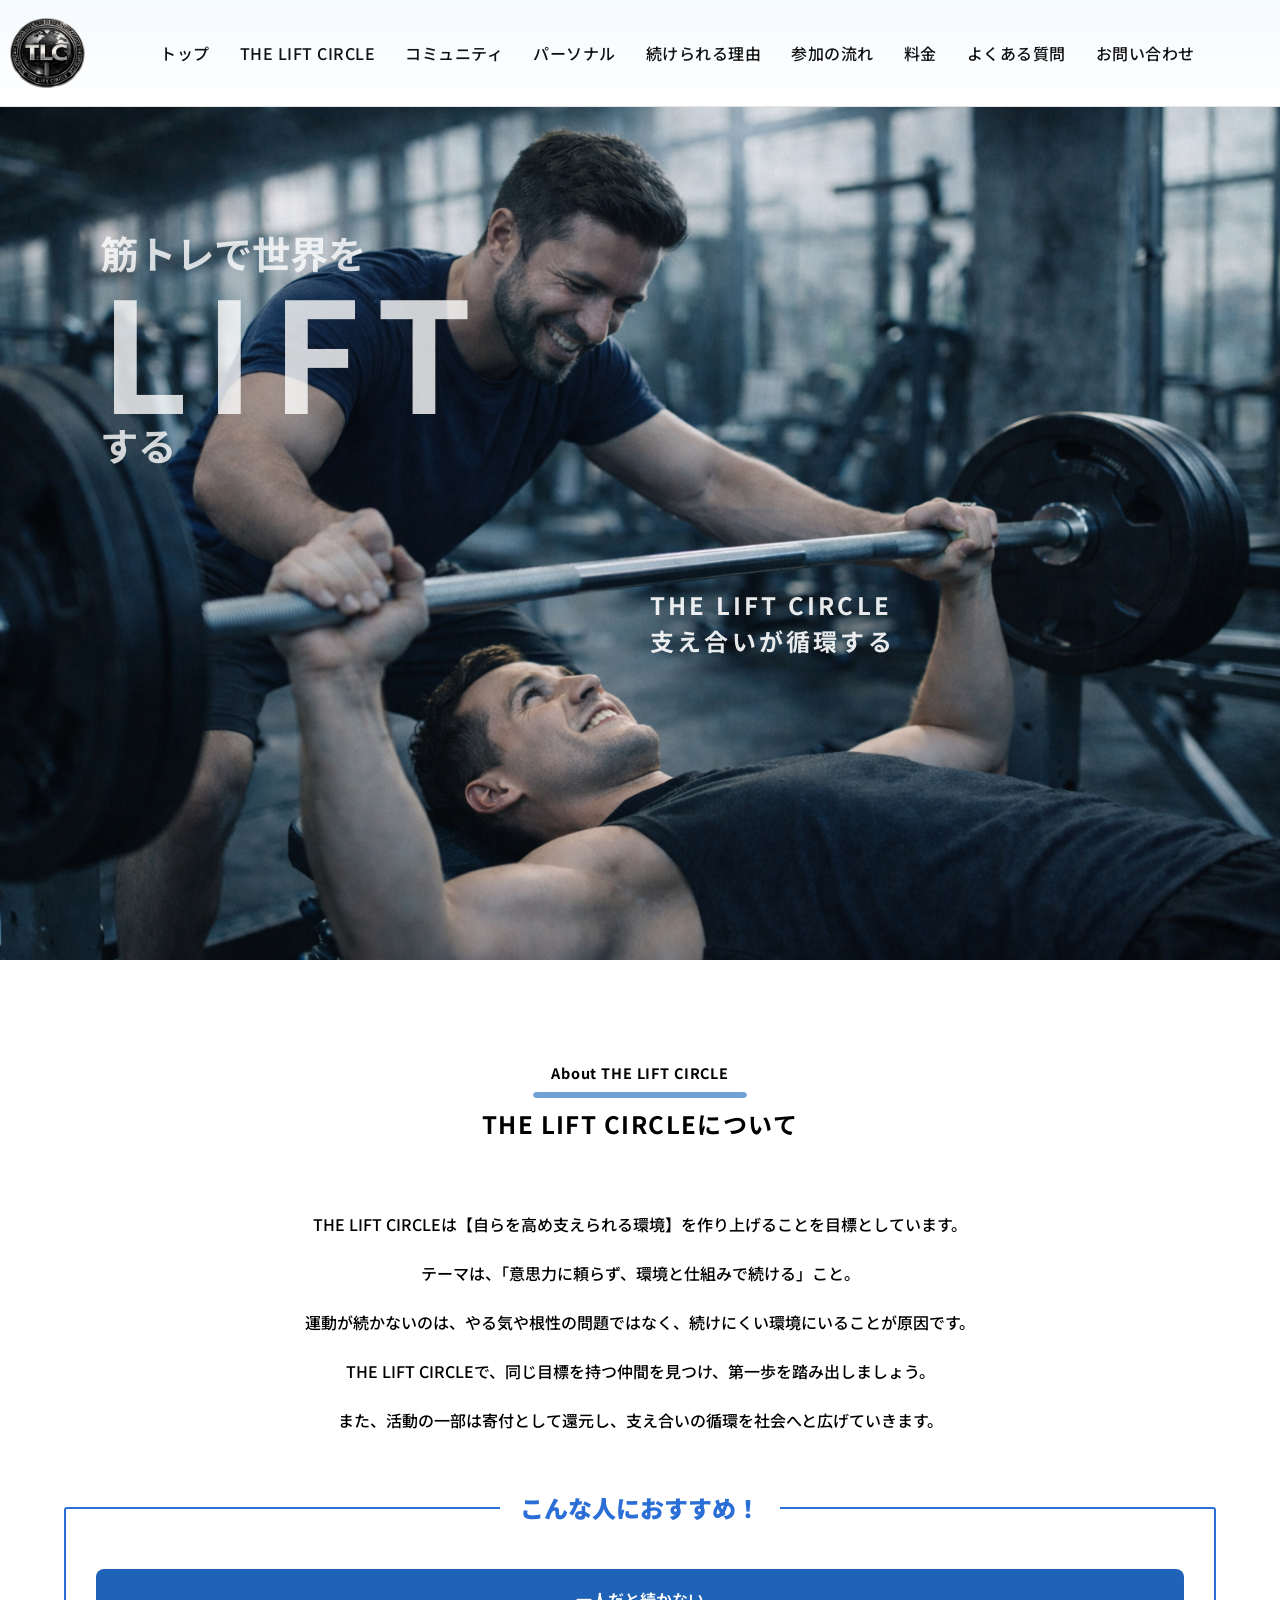
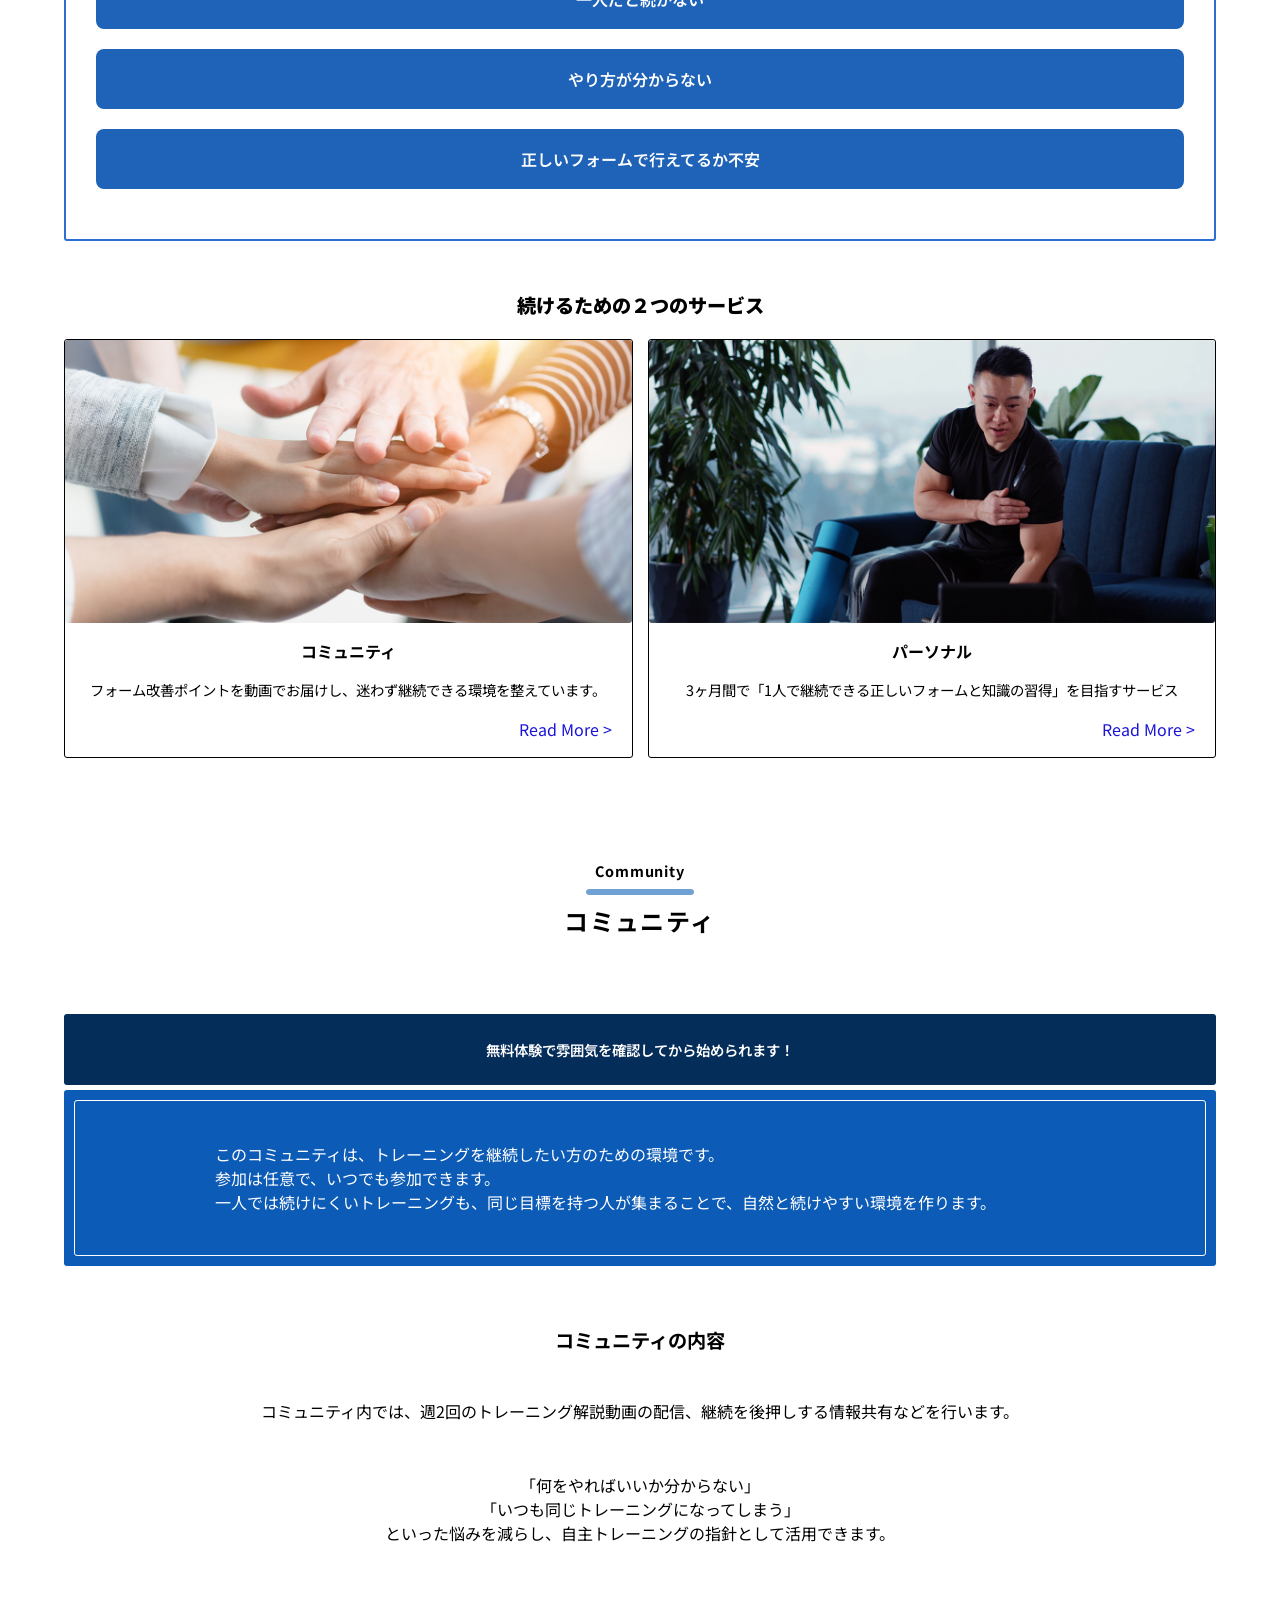
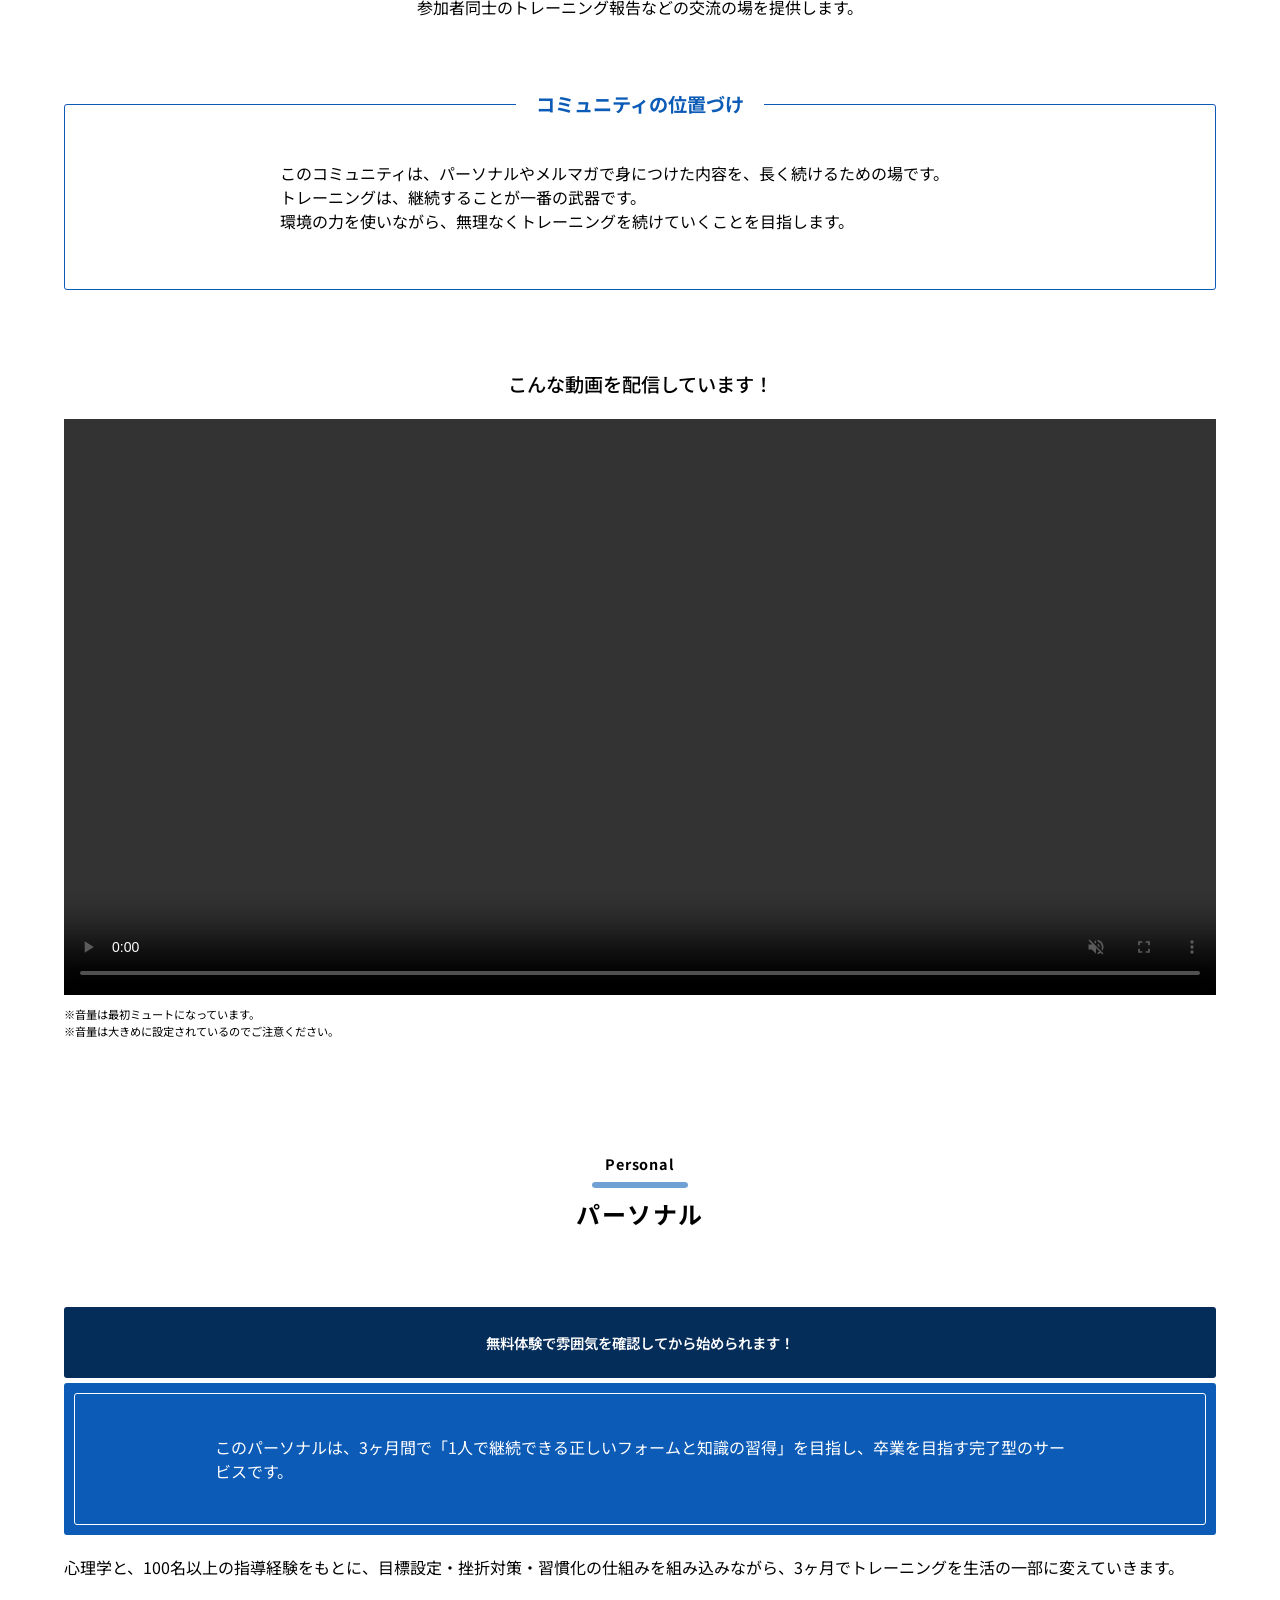
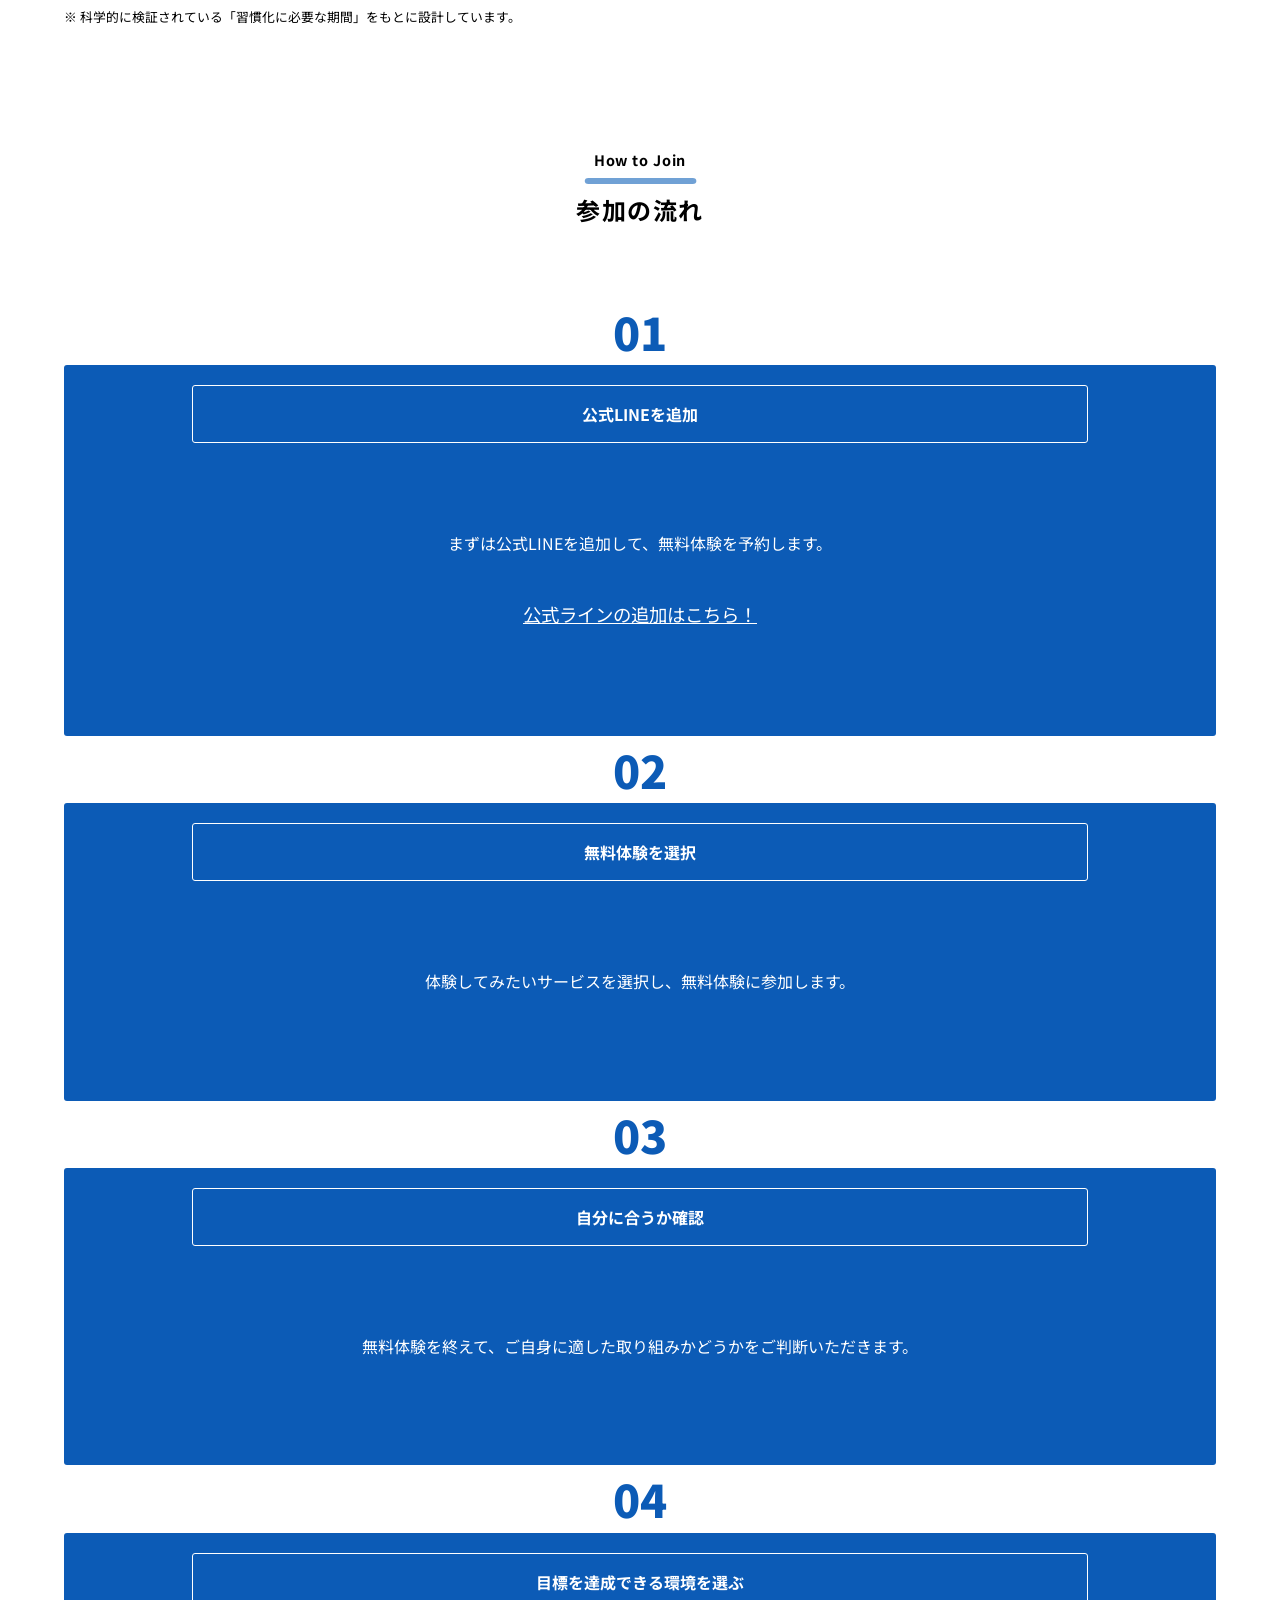
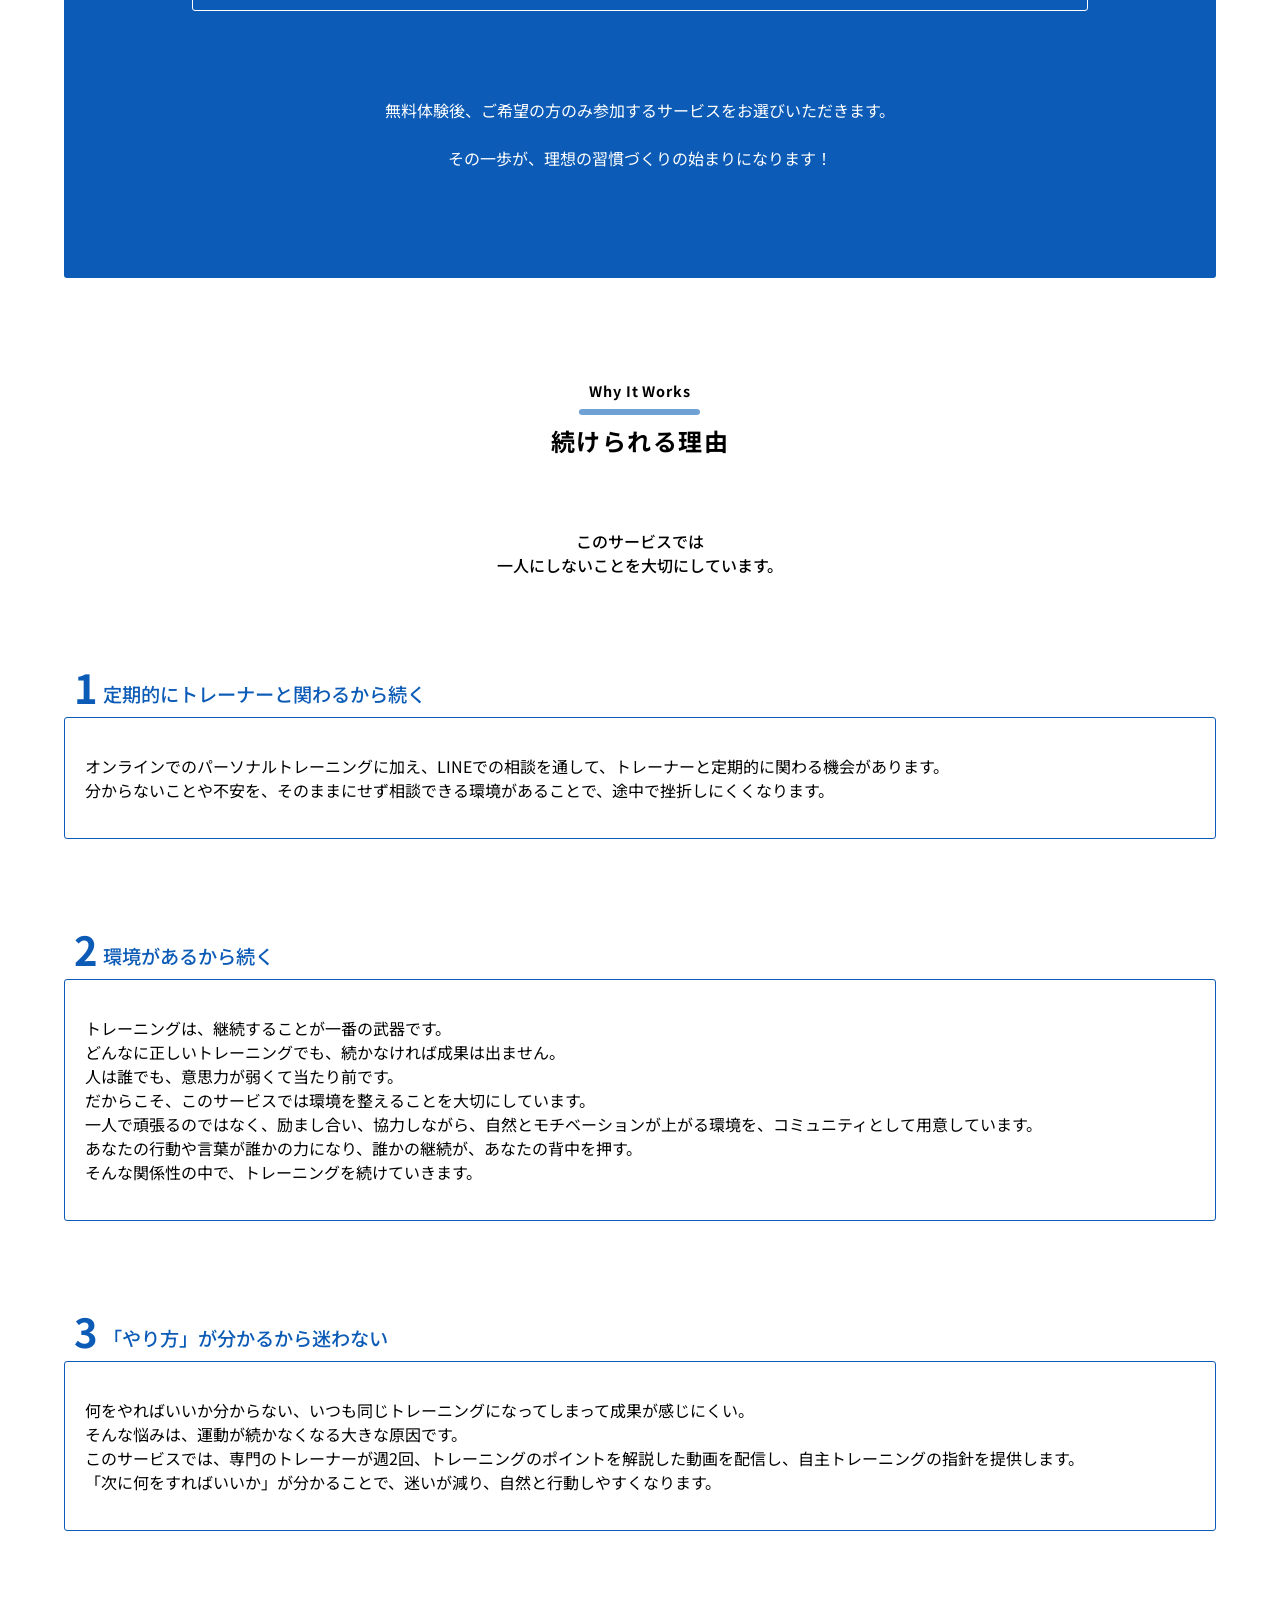
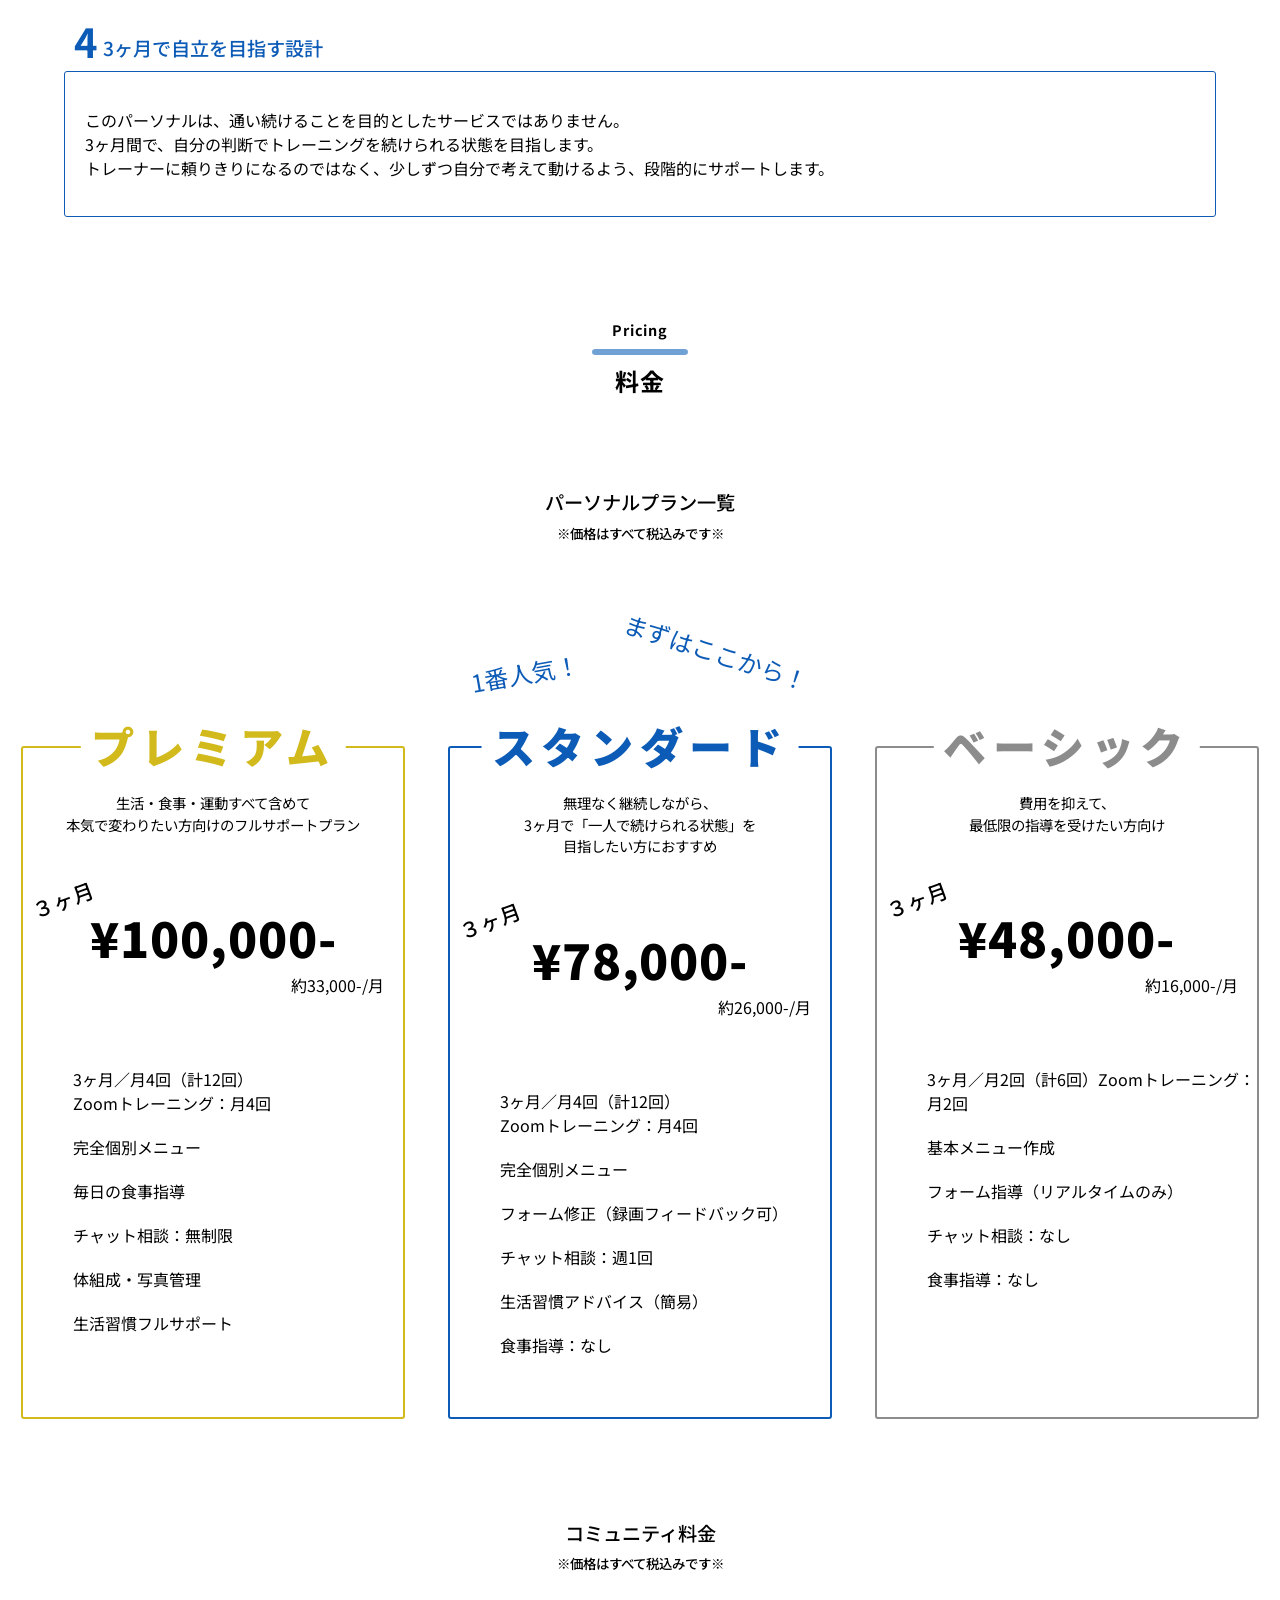
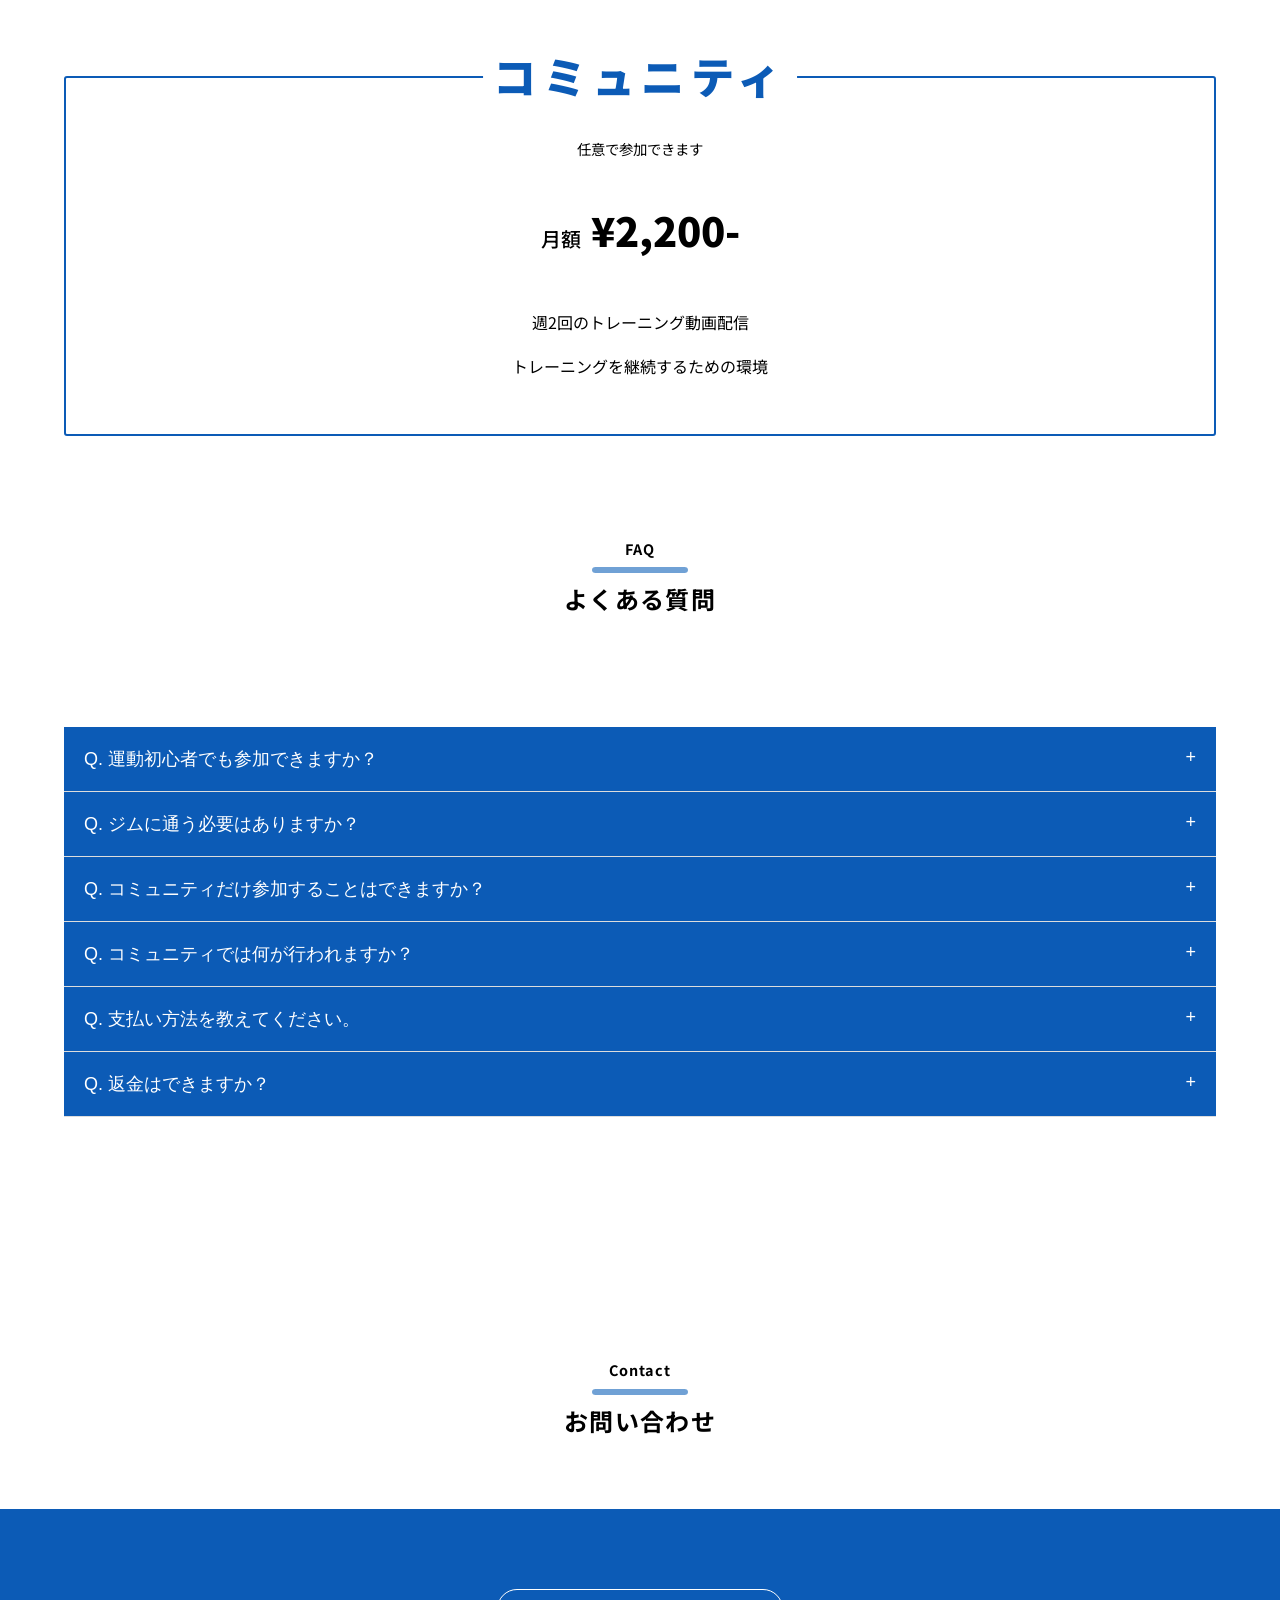
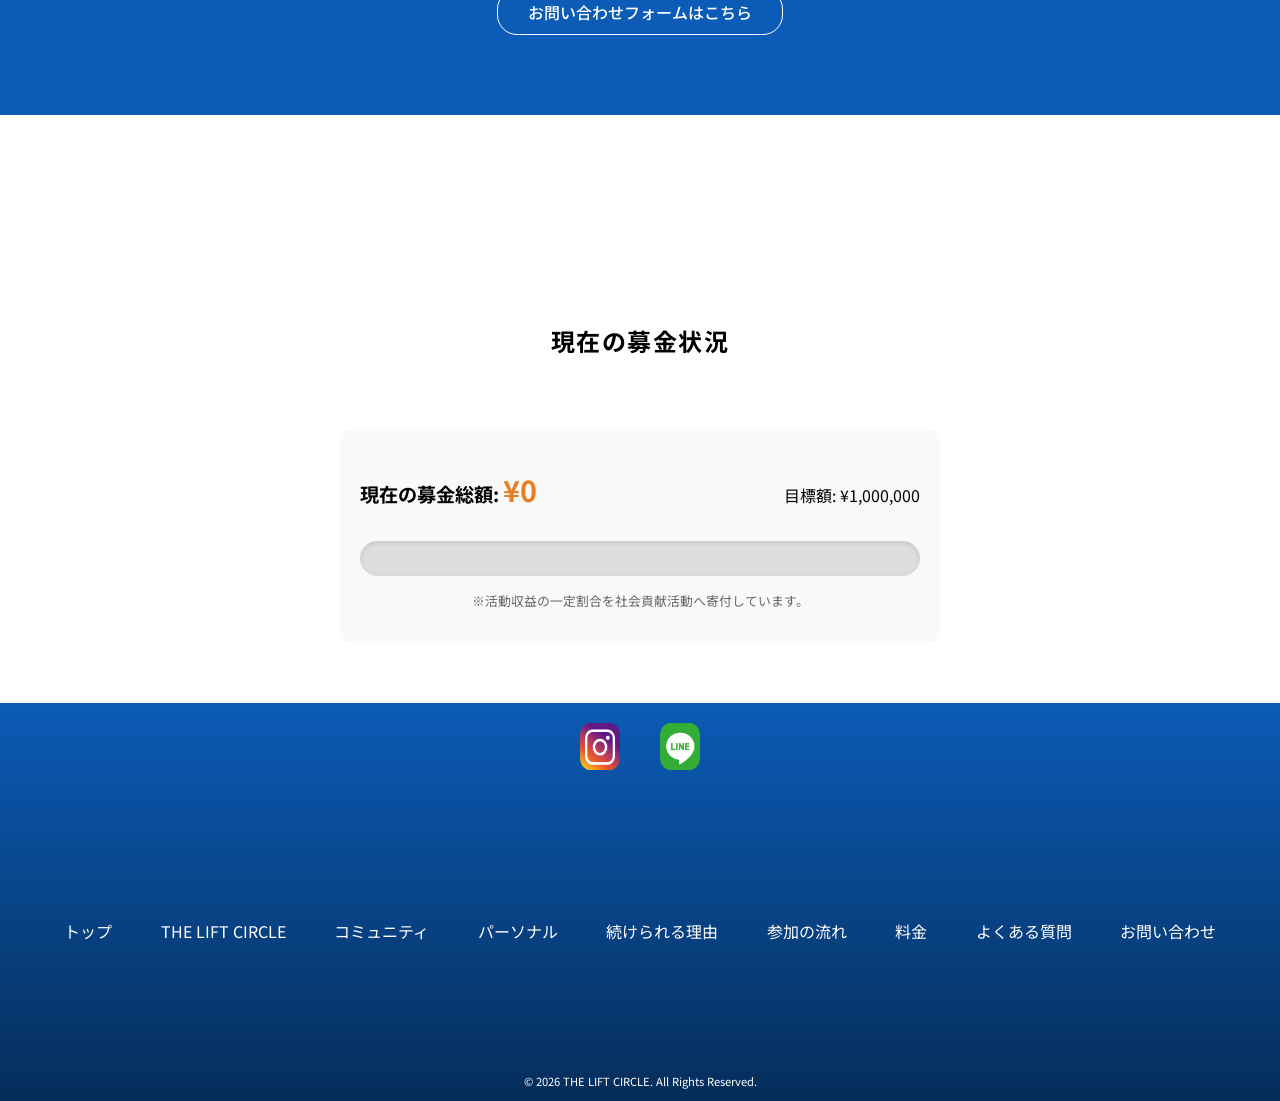
==== commit fbe56772: "260310" ====
--- a/index.html
+++ b/index.html
@@ -462,7 +462,7 @@
           </div>
           <div class="personal-service-list">
             <ul>
-              <li>3ヶ月／月4回（計12回）<br>Zoomトレーニング：月6回</li>
+              <li>3ヶ月／月4回（計12回）<br>Zoomトレーニング：月4回</li>
               <li>完全個別メニュー</li>
               <li>毎日の食事指導</li>
               <li>チャット相談：無制限</li>
@@ -584,8 +584,7 @@
       </button>
       <div class="accordion-content">
         <p>
-          いいえ、ありません。<br>
-          オンラインでのパーソナルトレーニングと、自主トレーニングを中心に進めていきます。
+          ジムでも家でもできます。
         </p>
       </div>
     </div>
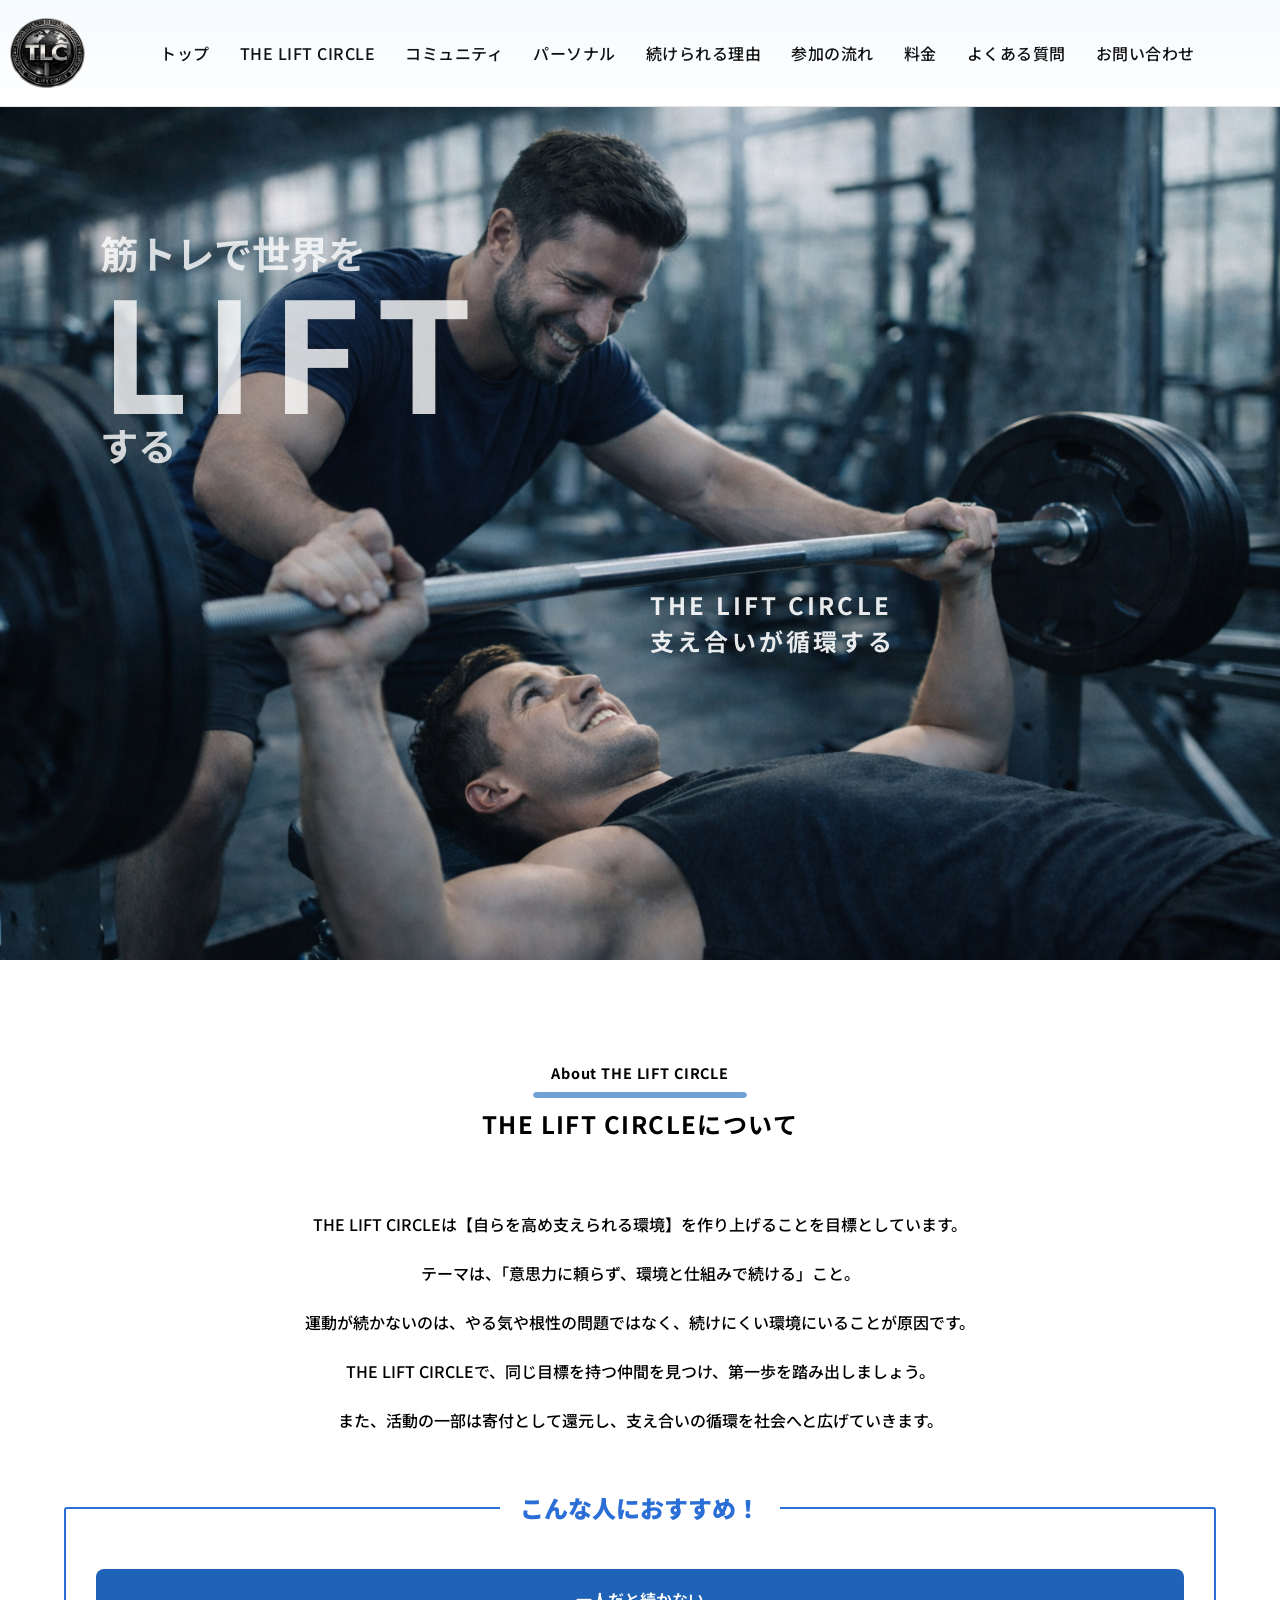
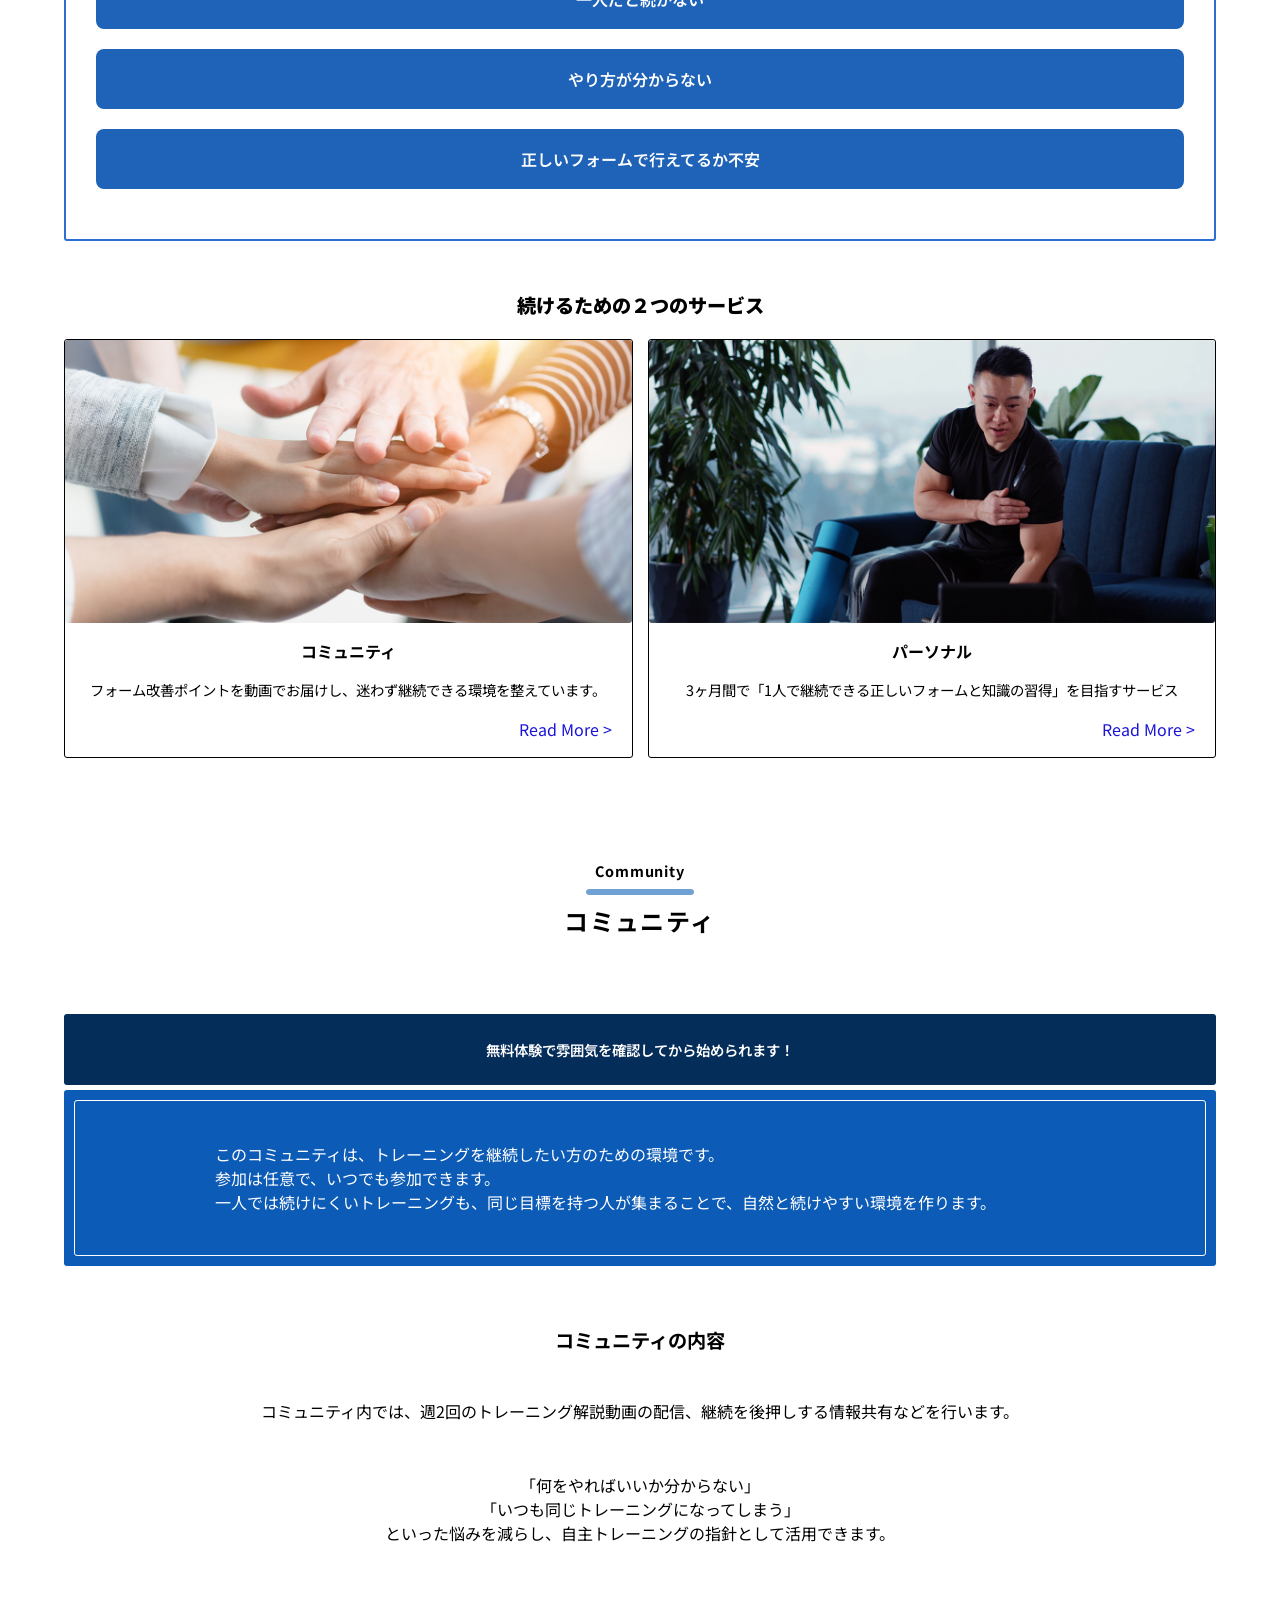
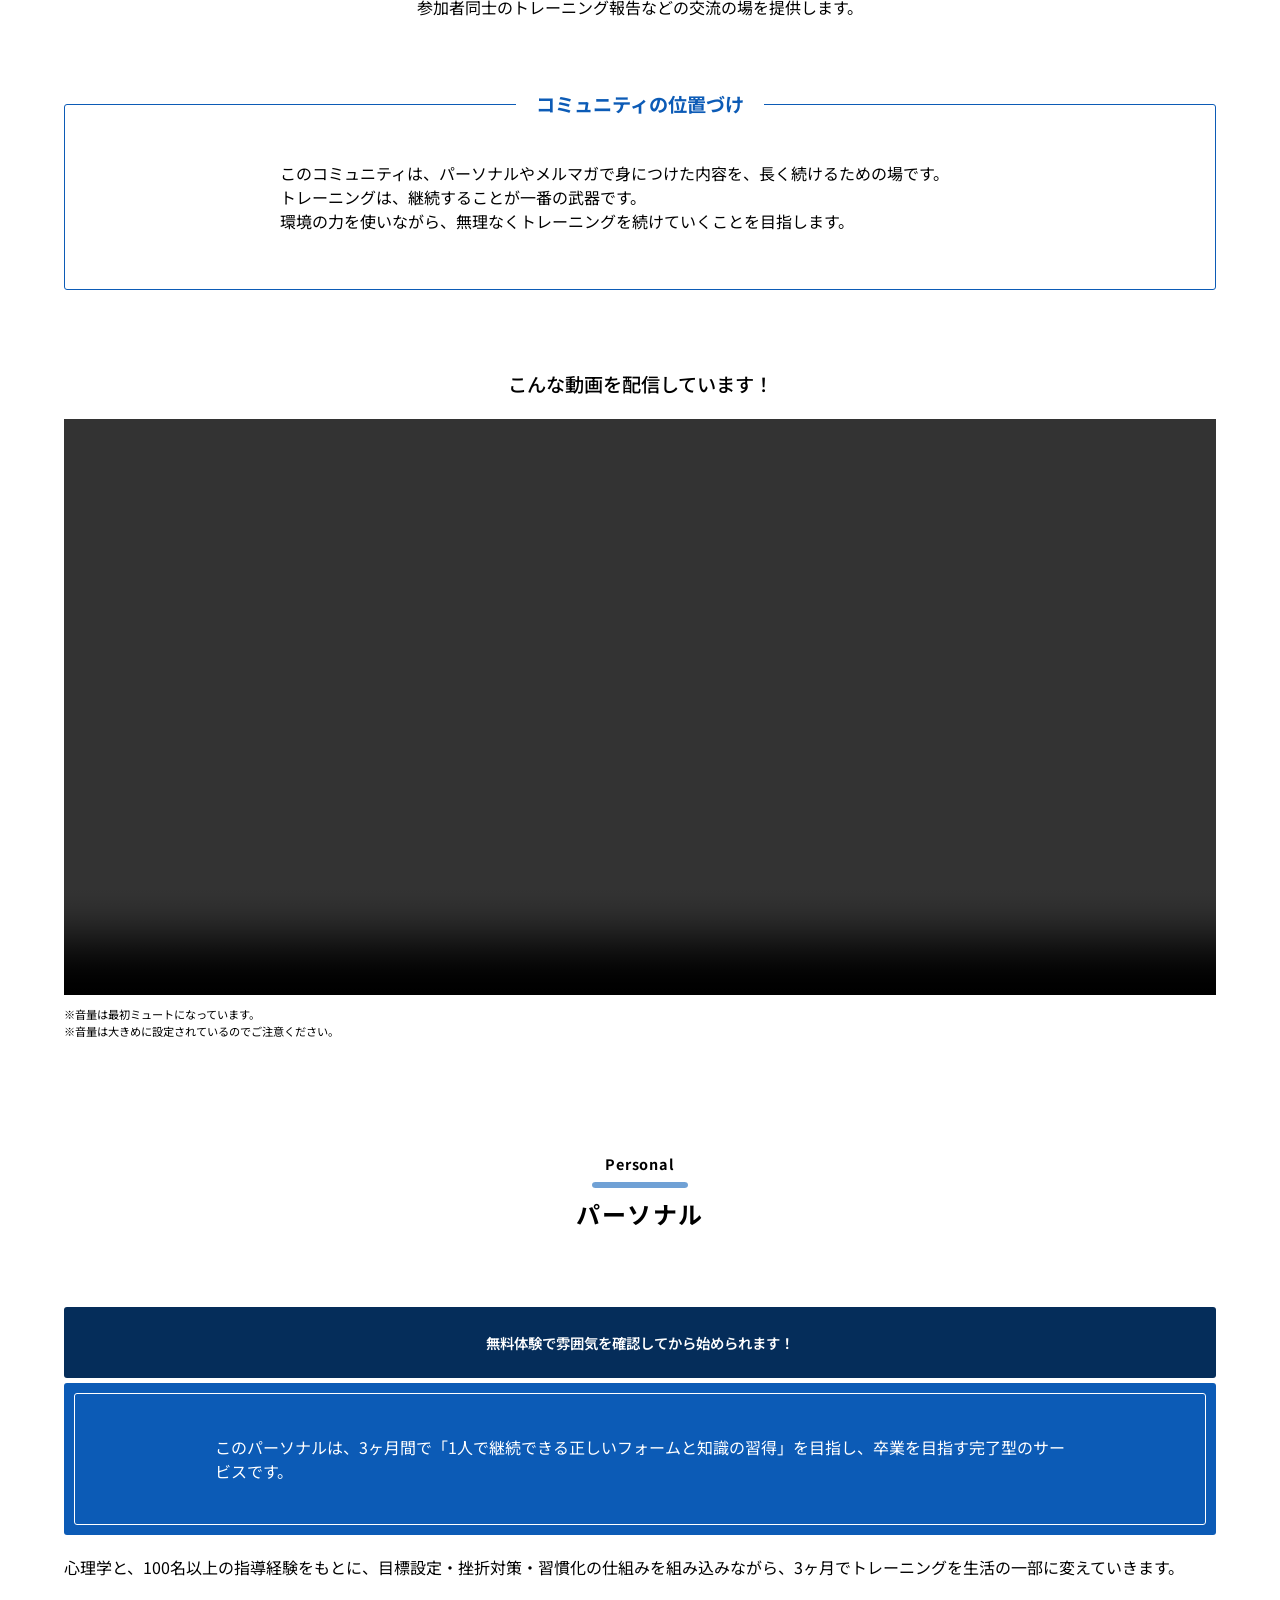
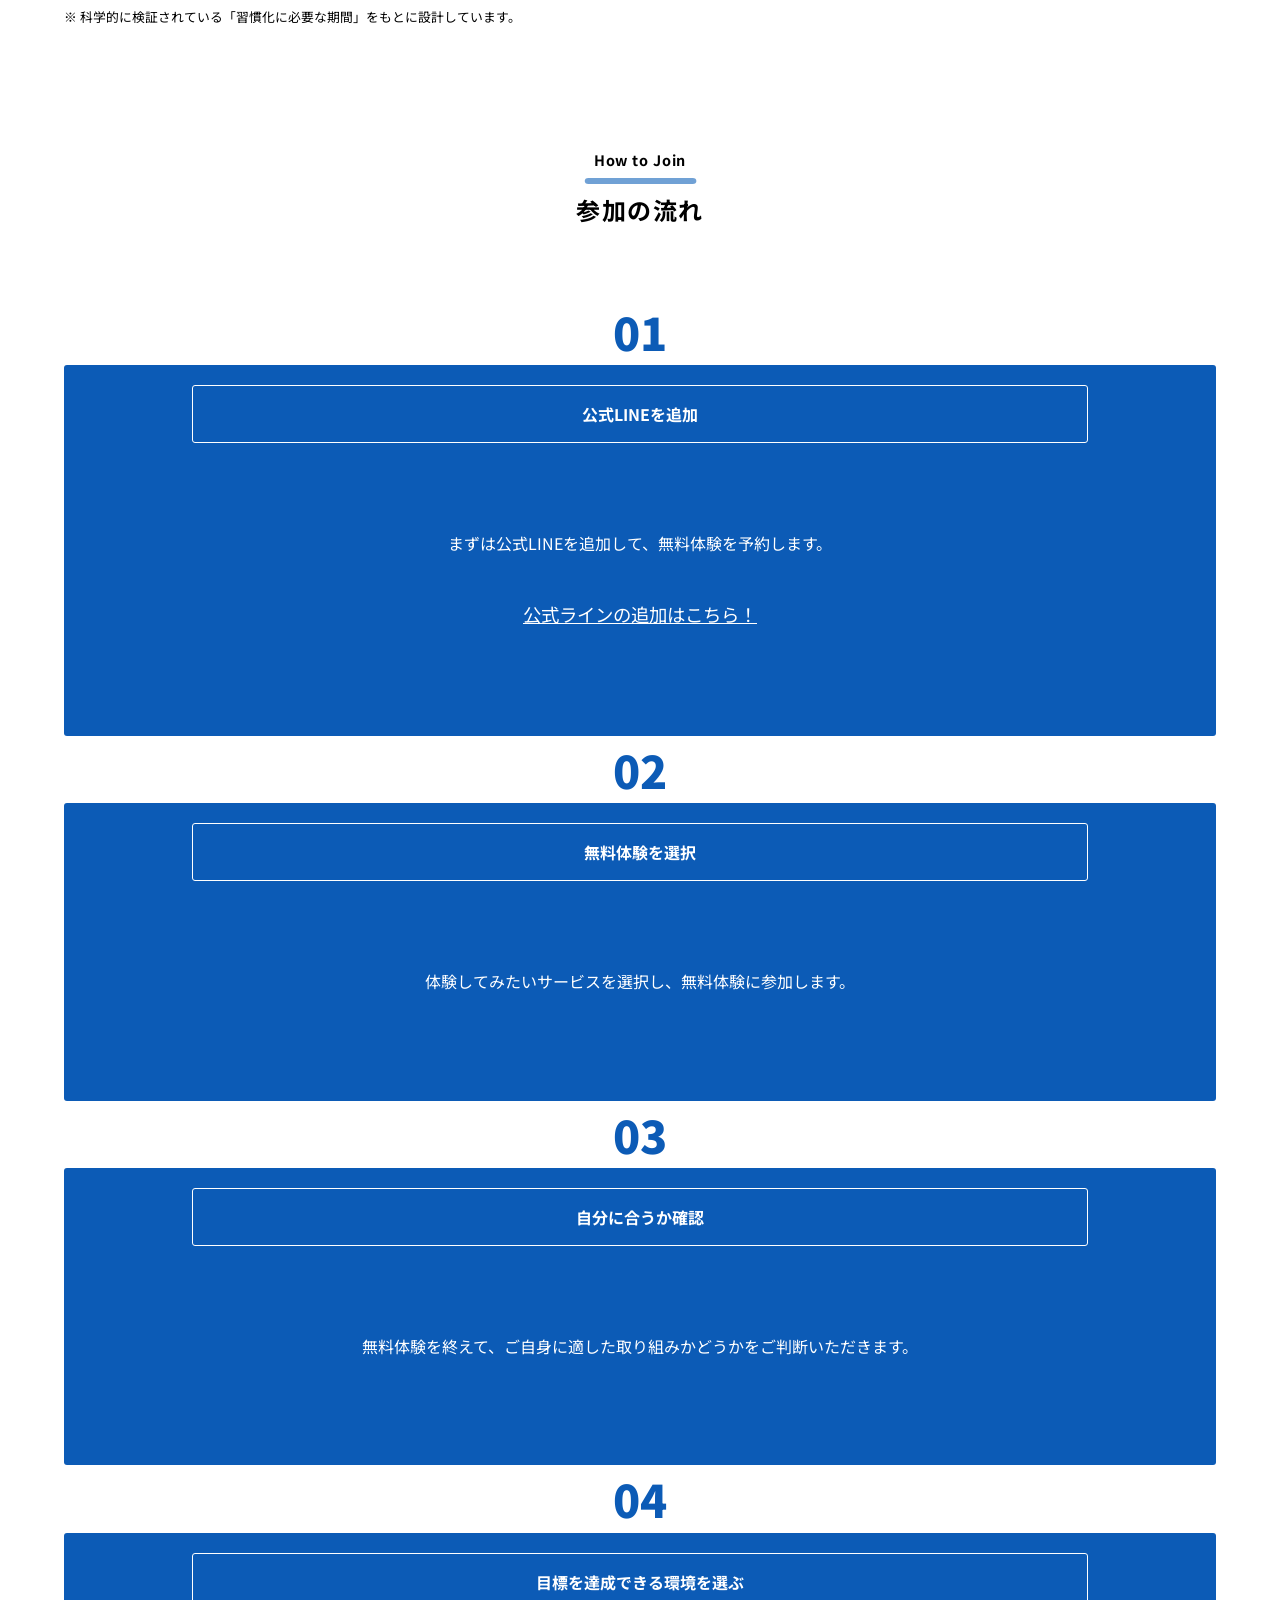
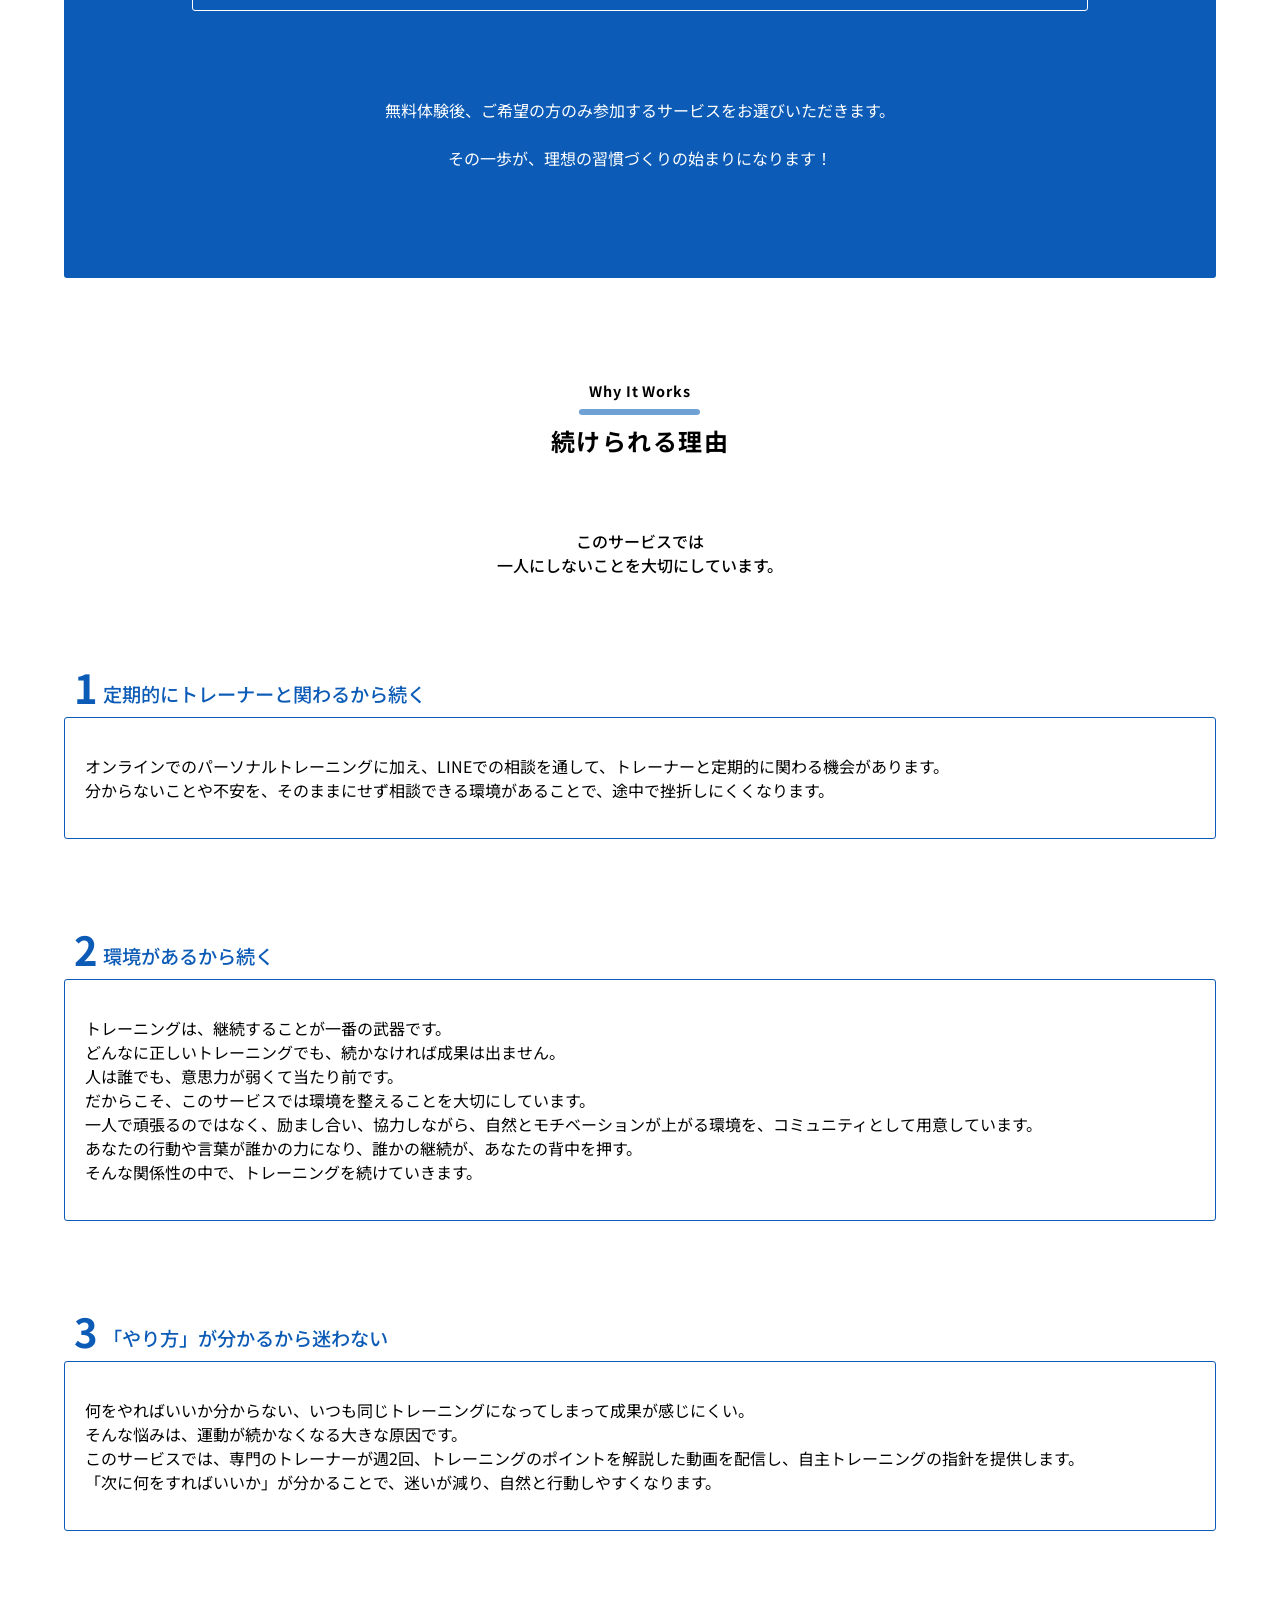
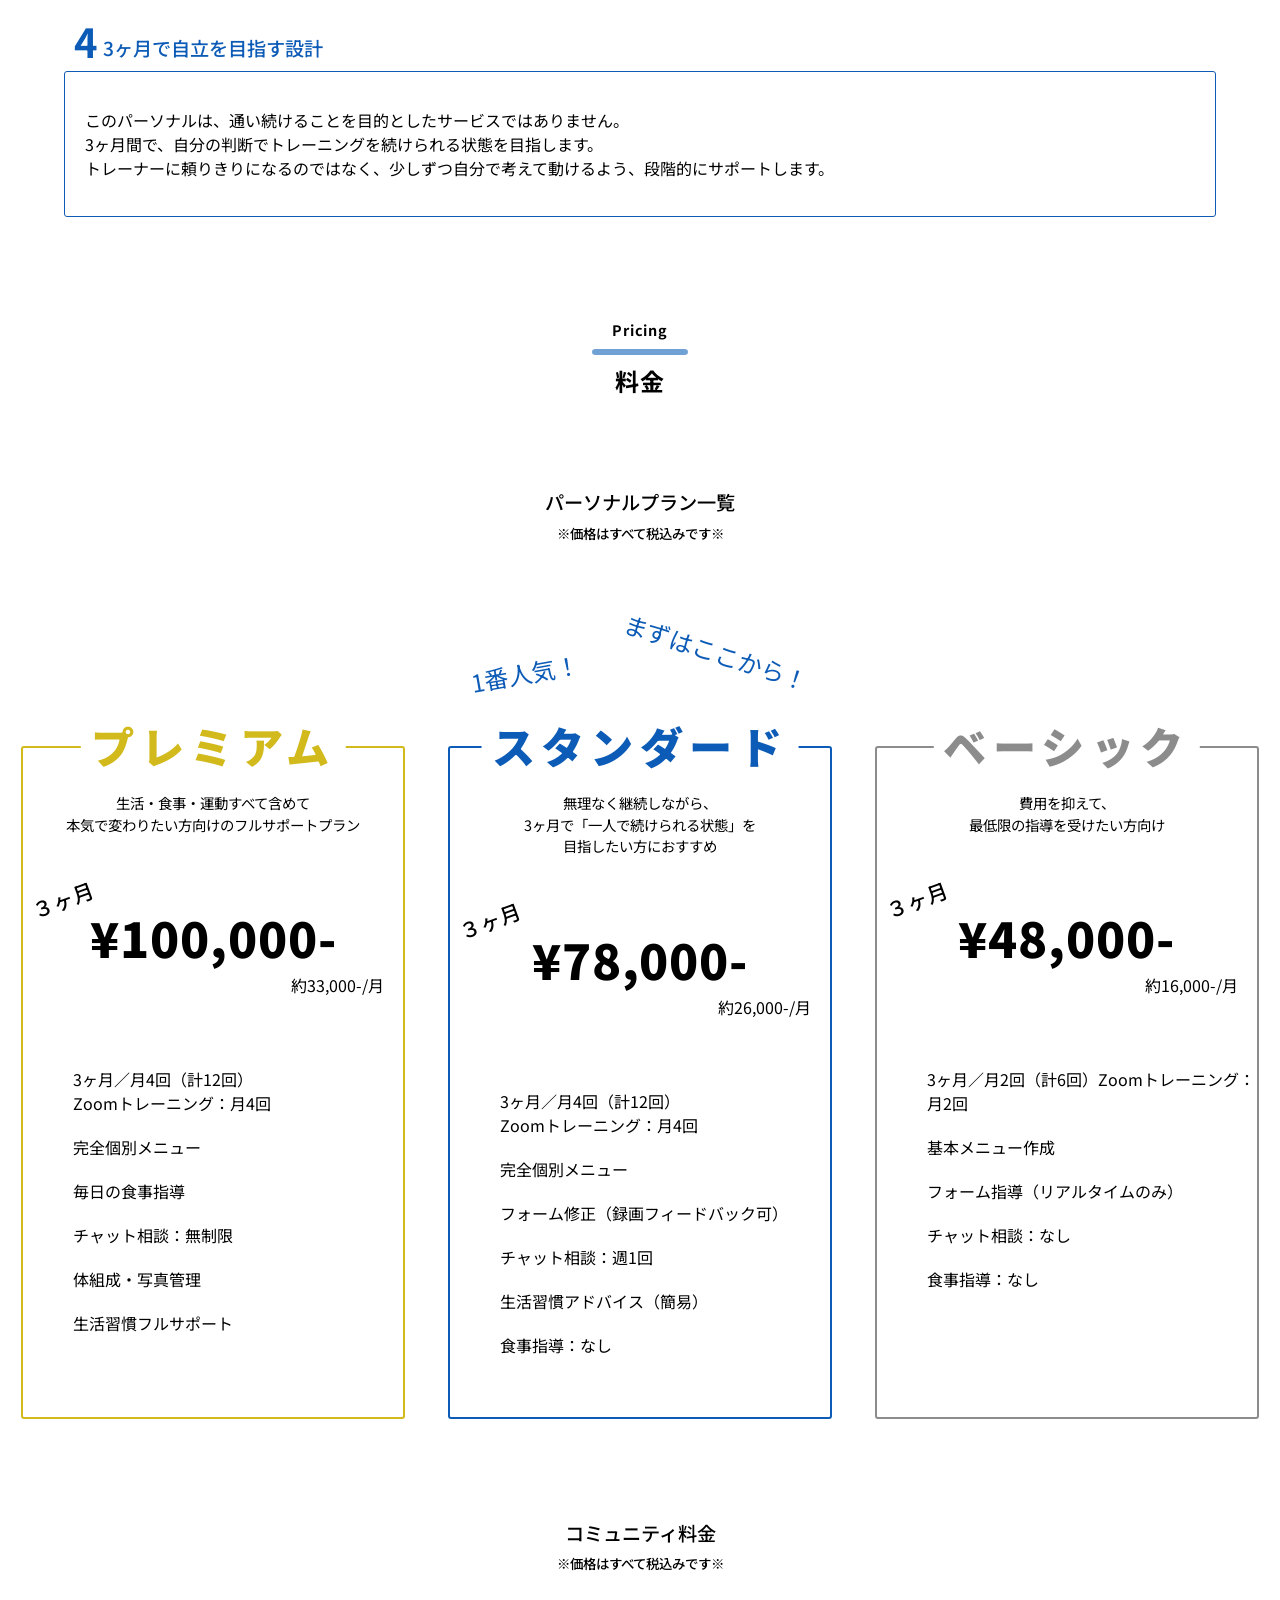
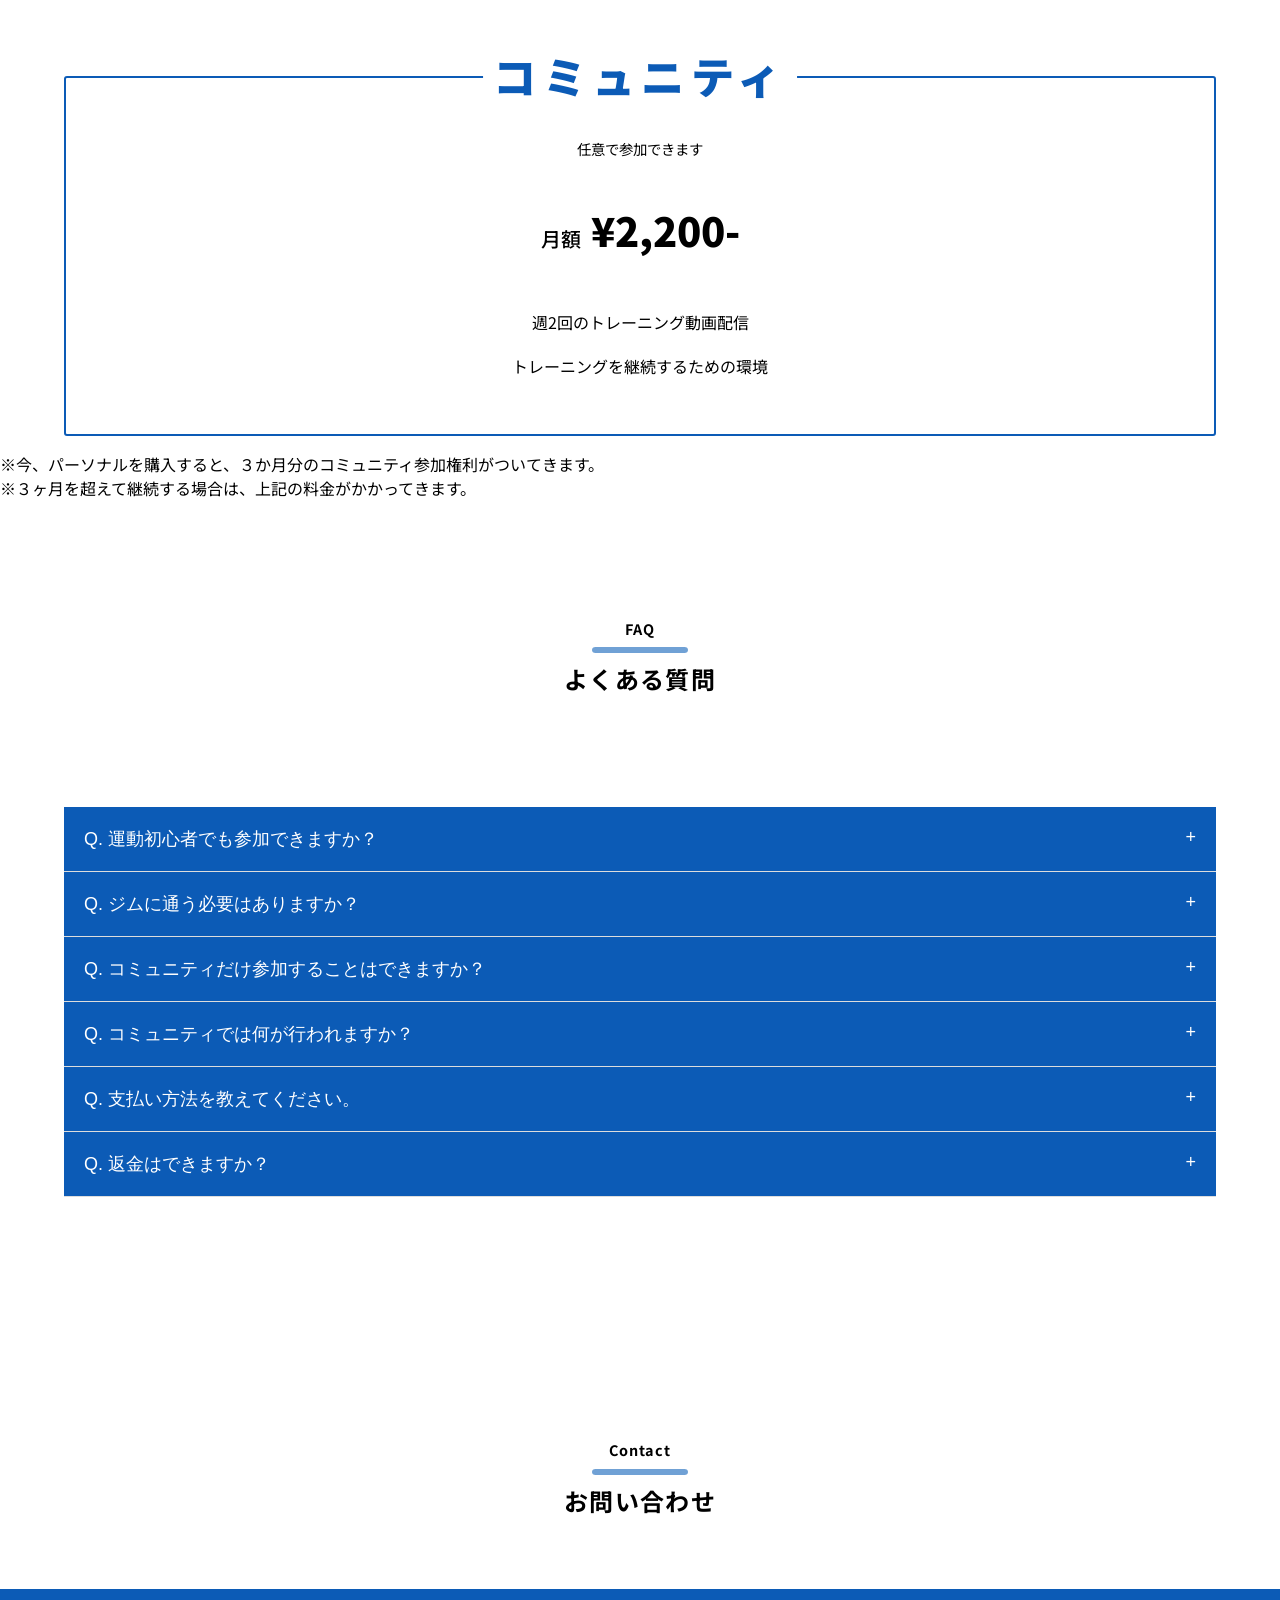
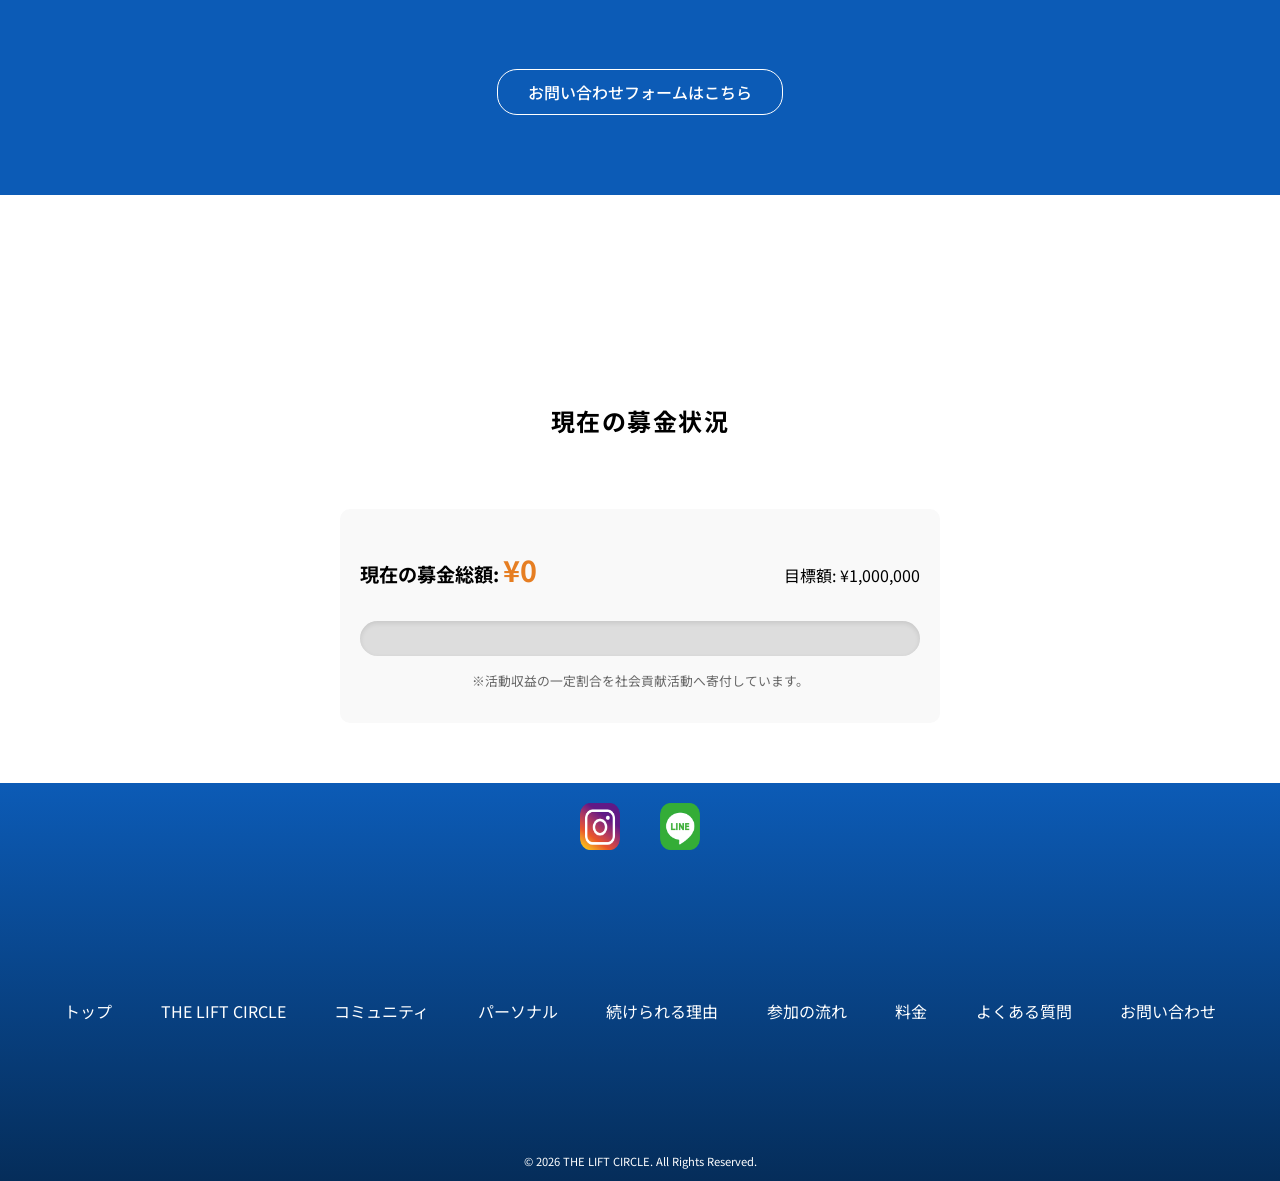
==== commit c1702c0b: "キャンペーン追記" ====
--- a/index.html
+++ b/index.html
@@ -551,6 +551,13 @@
             </ul>
           </div>
       </div>
+    </div>
+
+    <div class="cp">
+      <p>
+        ※今、パーソナルを購入すると、３か月分のコミュニティ参加権利がついてきます。<br>
+        ※３ヶ月を超えて継続する場合は、上記の料金がかかってきます。
+      </p>
     </div>
   </section>
 
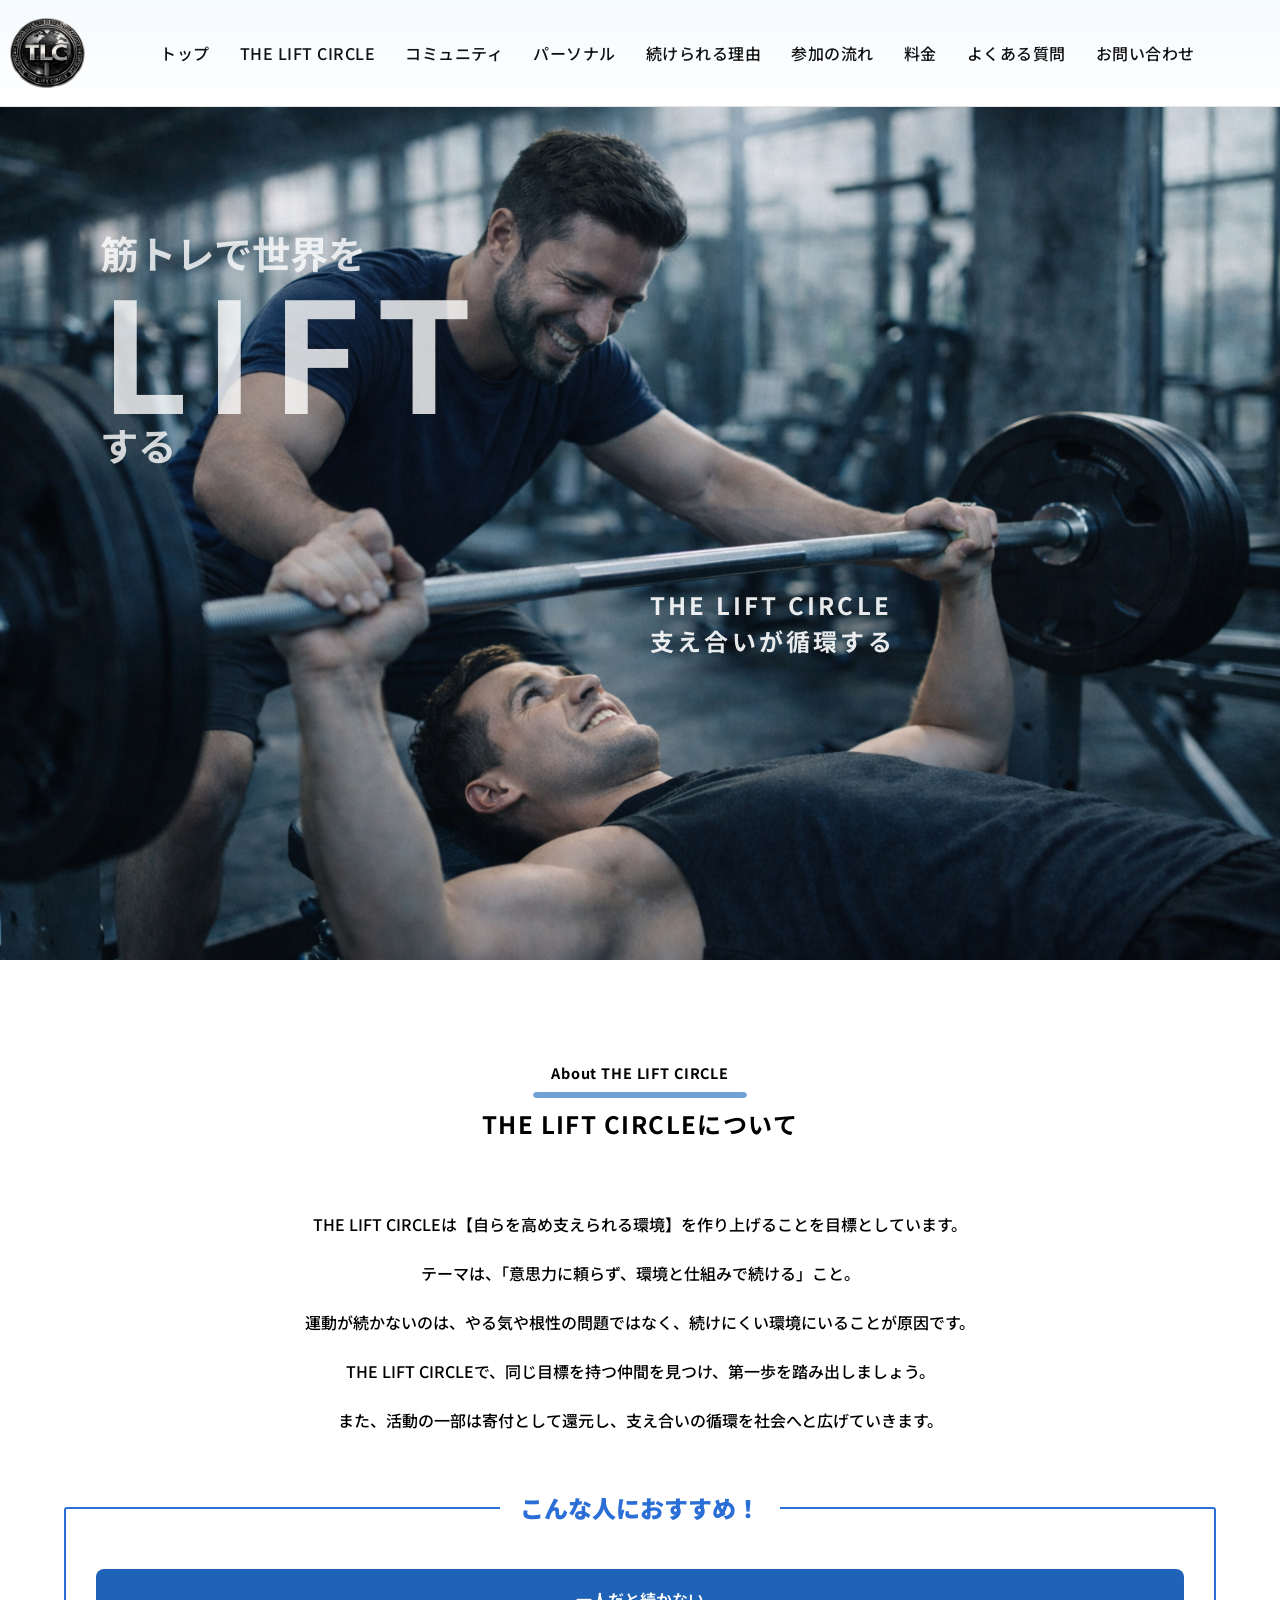
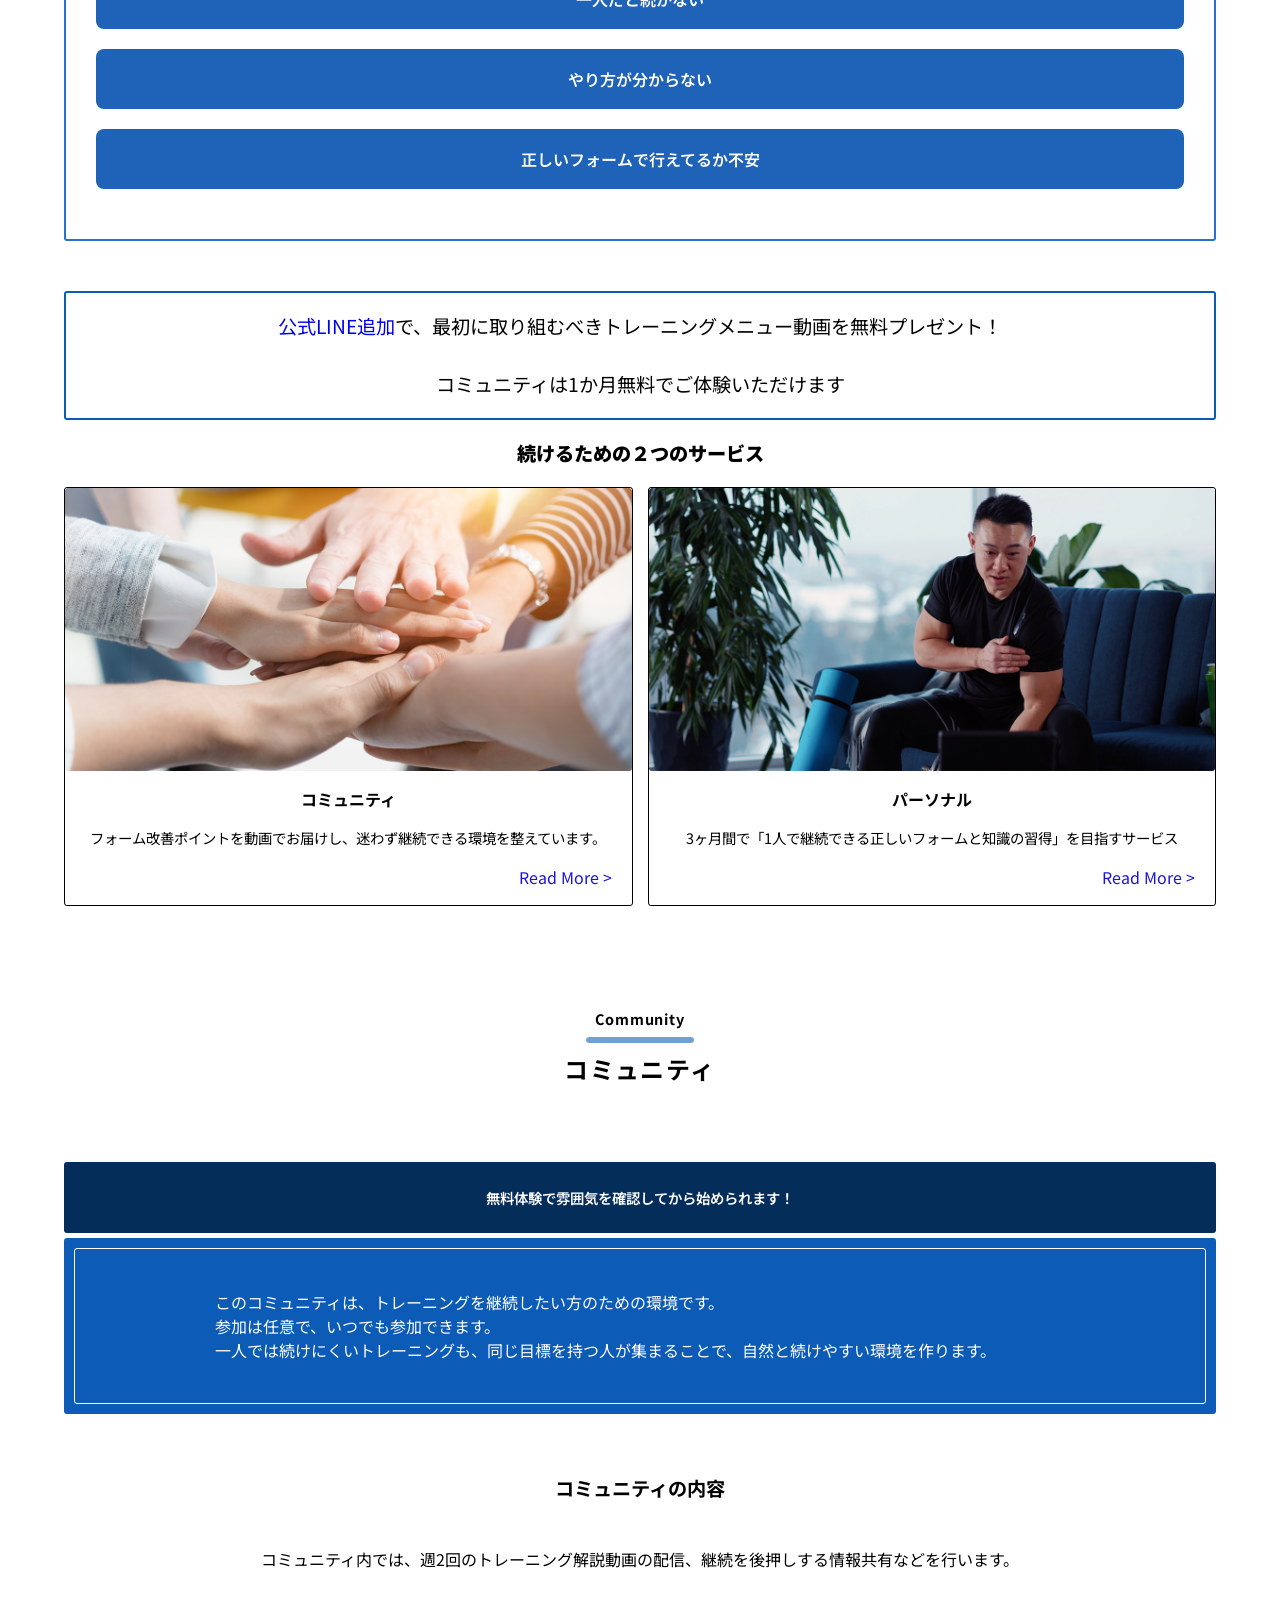
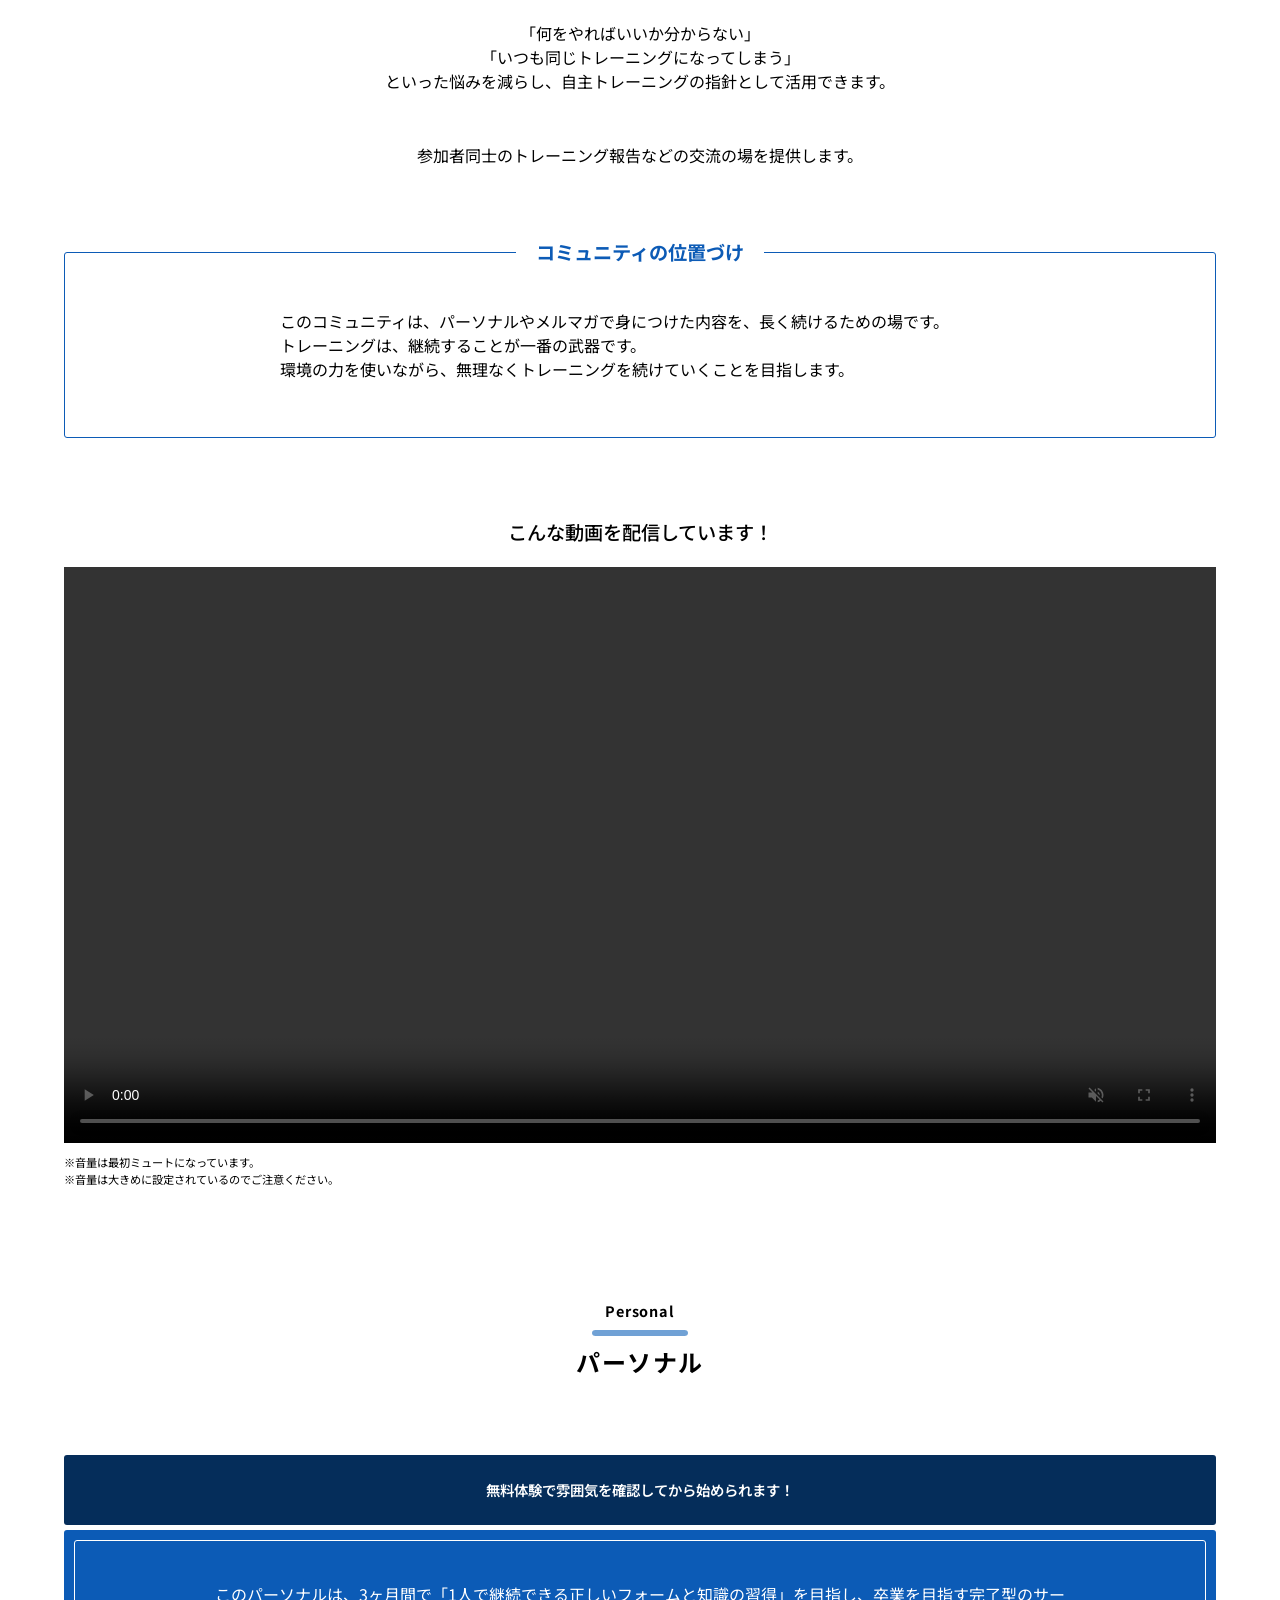
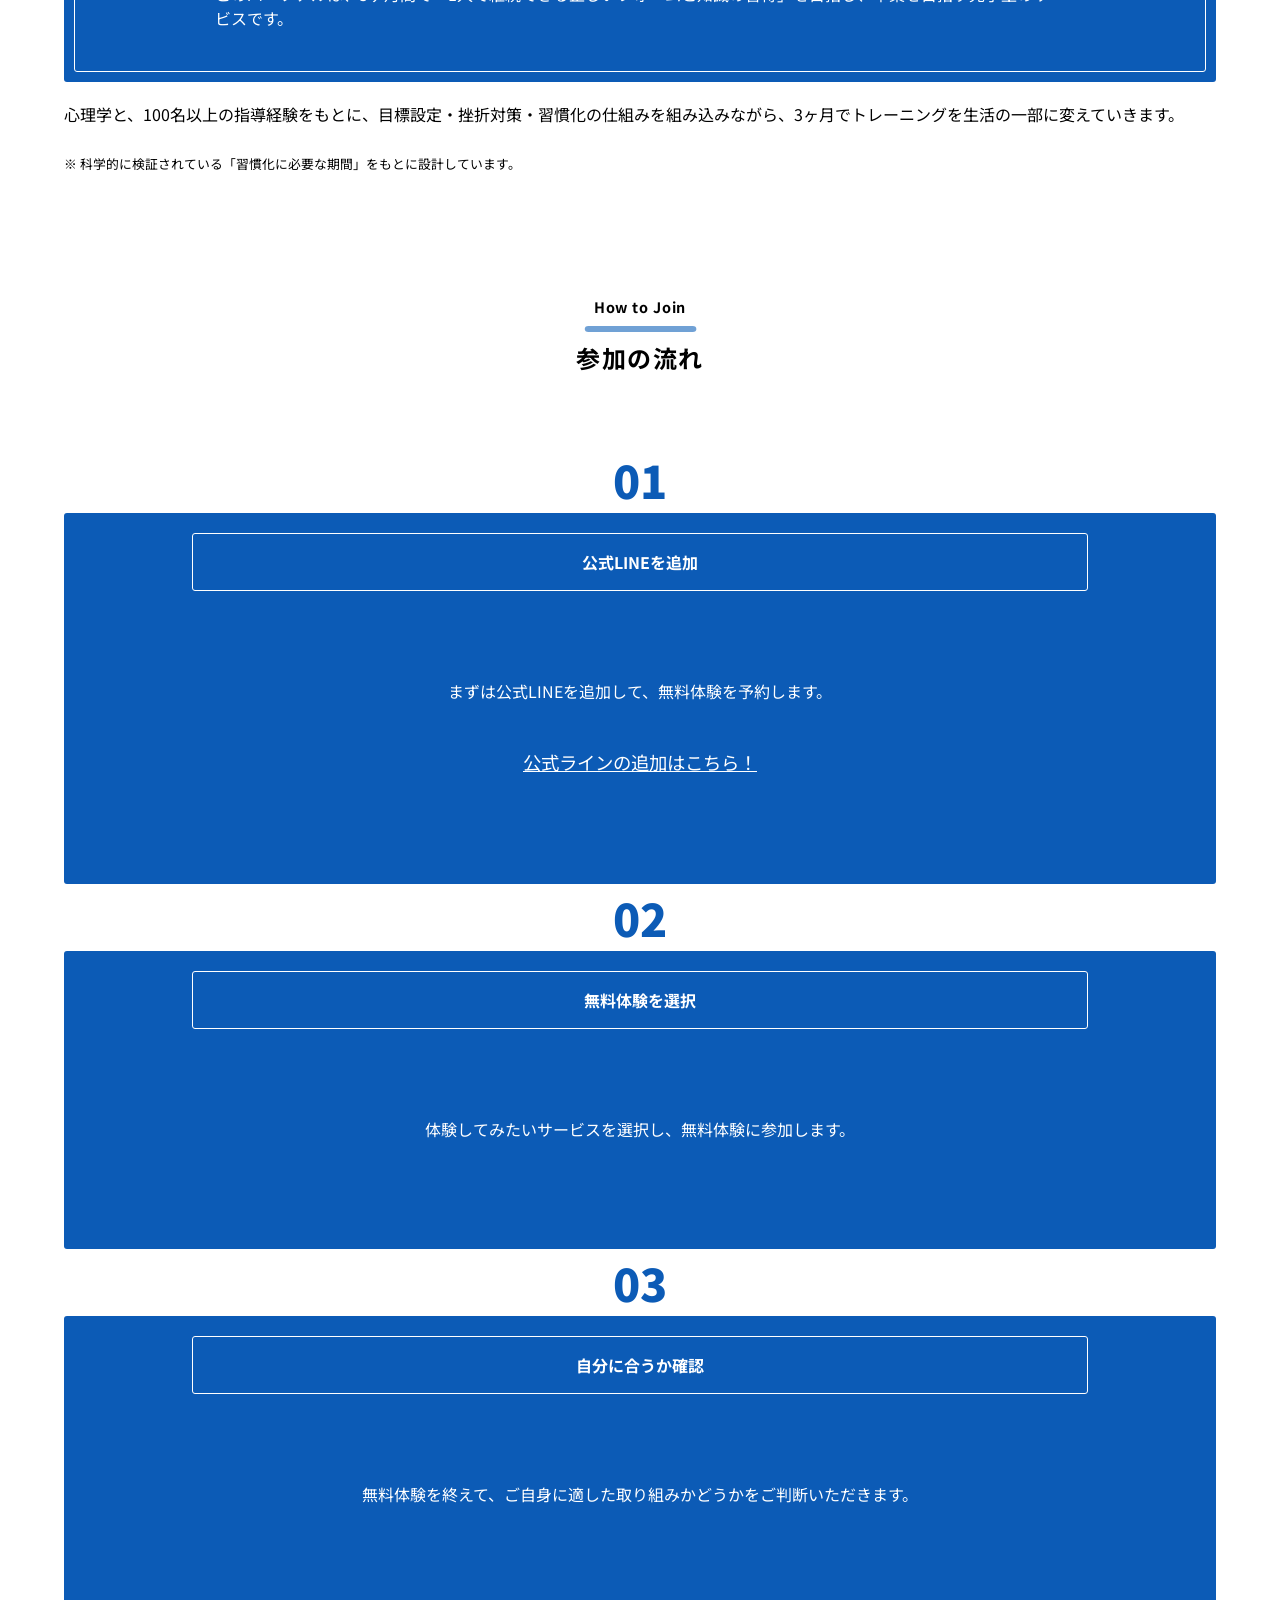
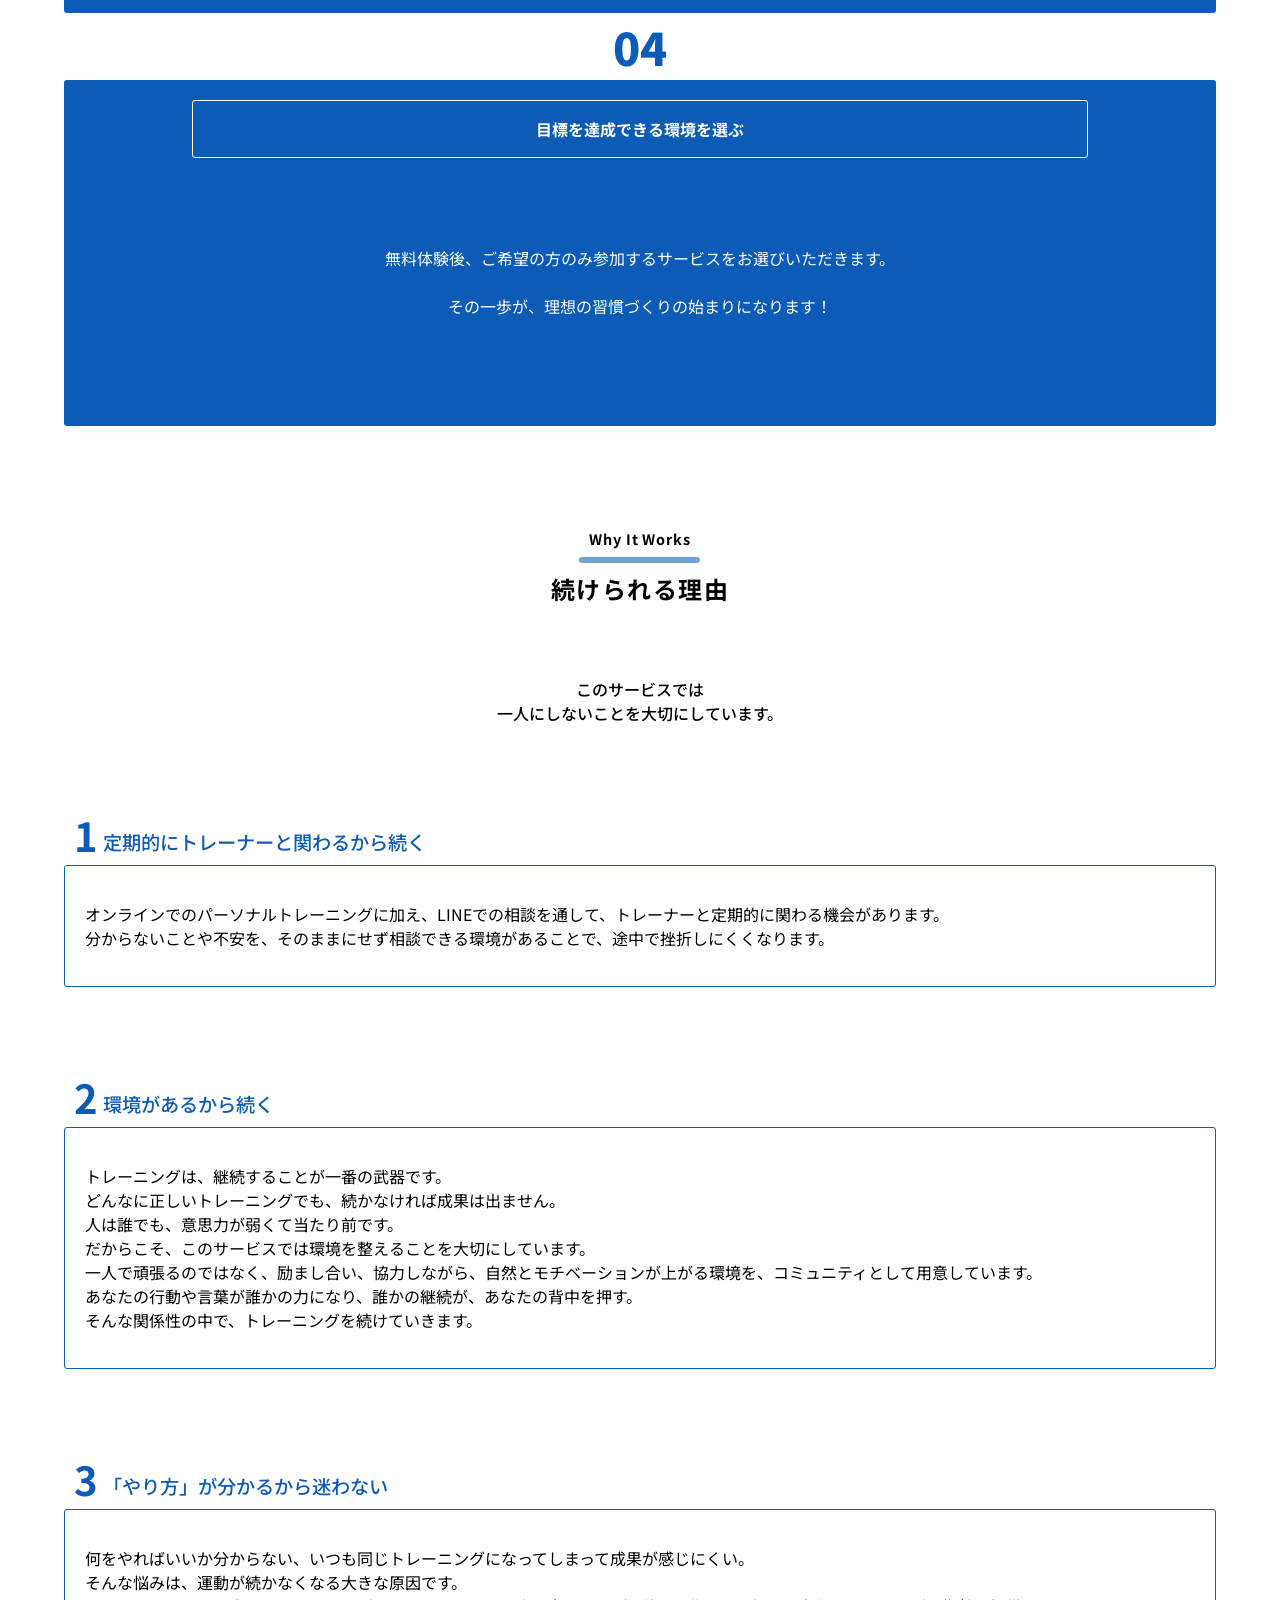
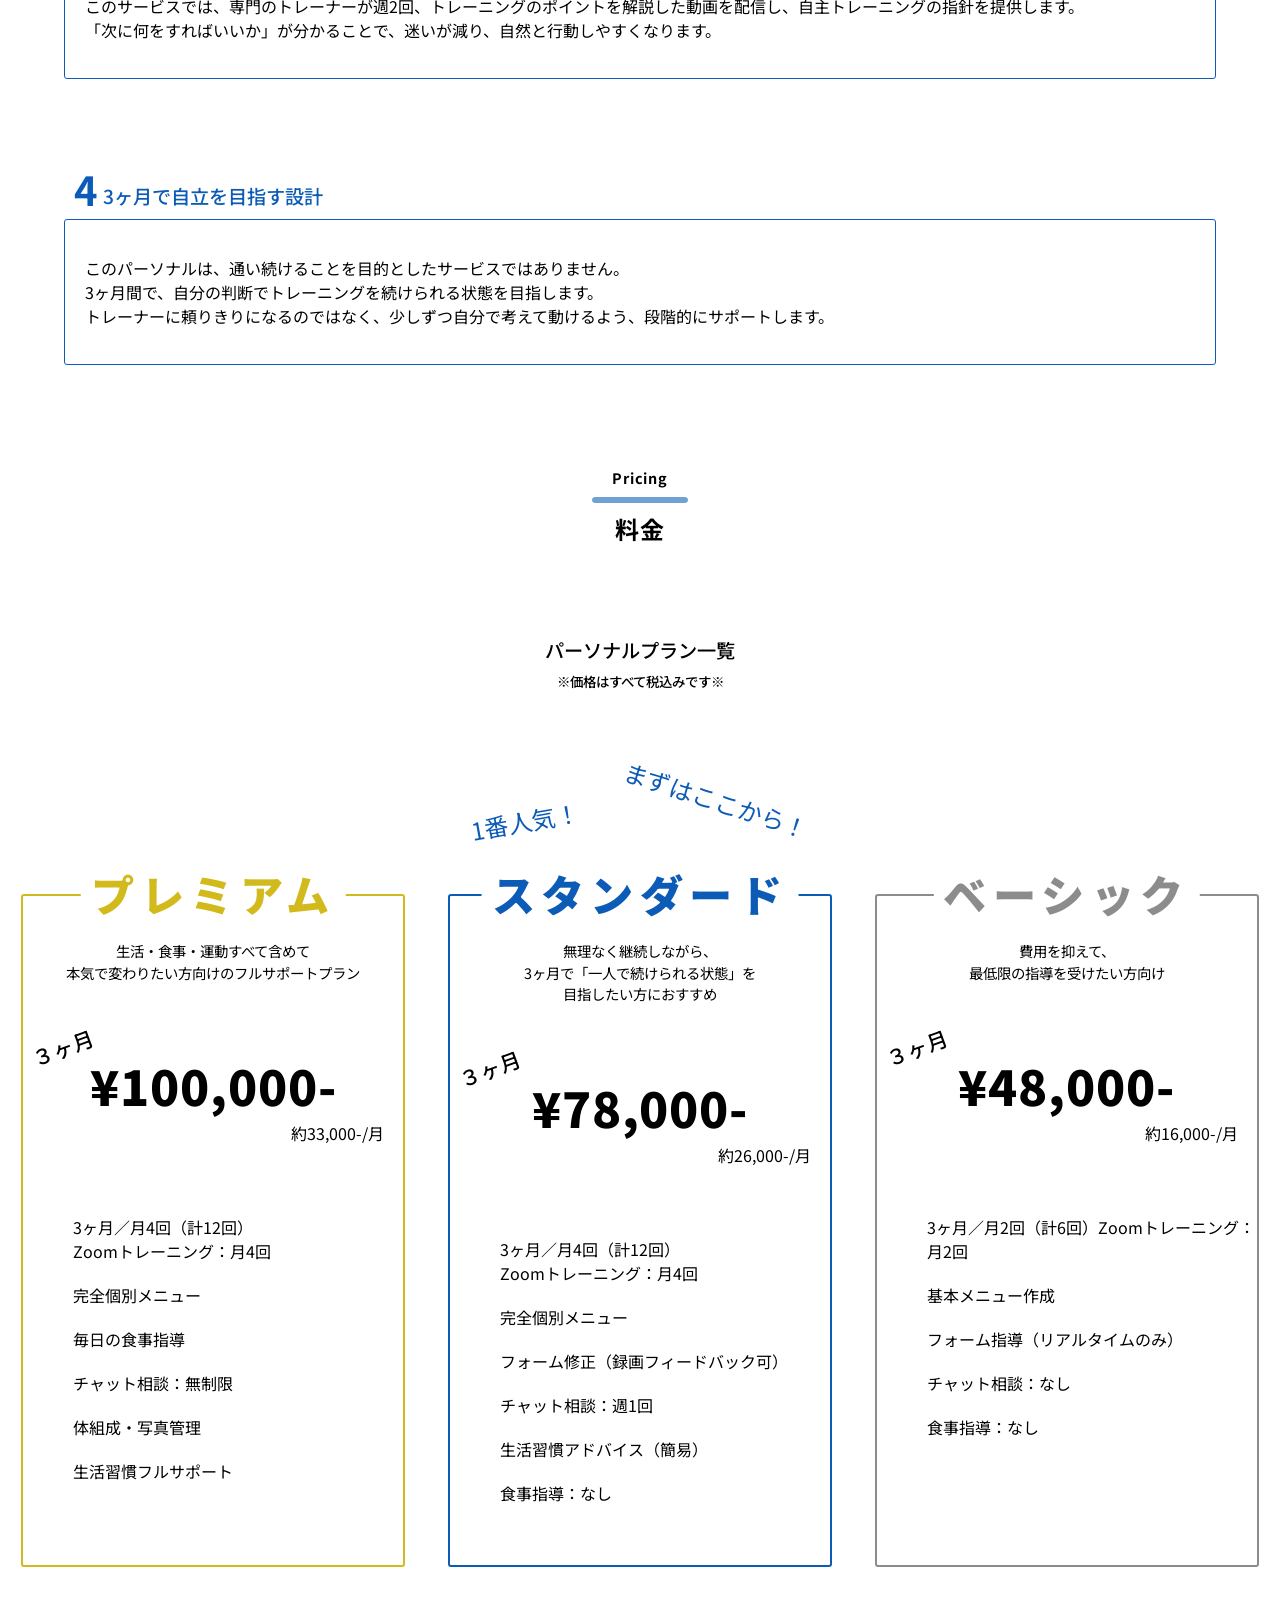
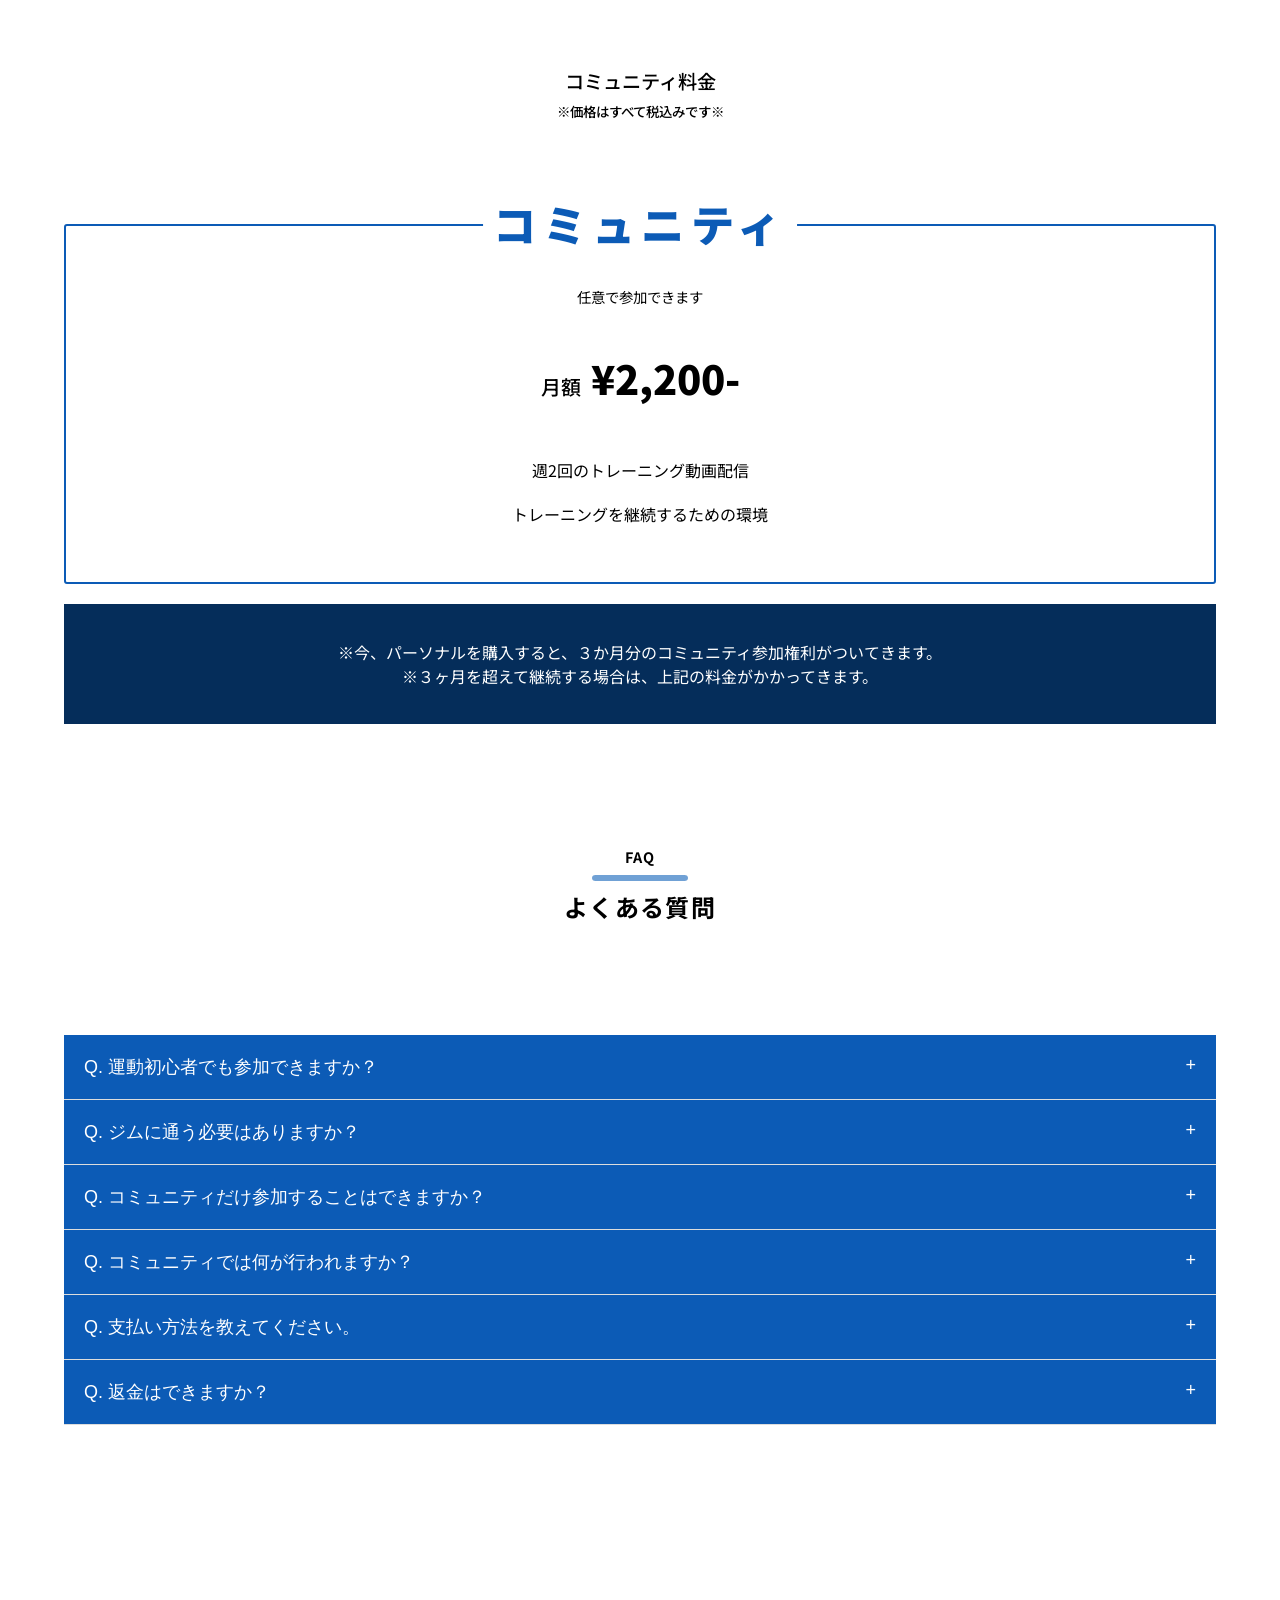
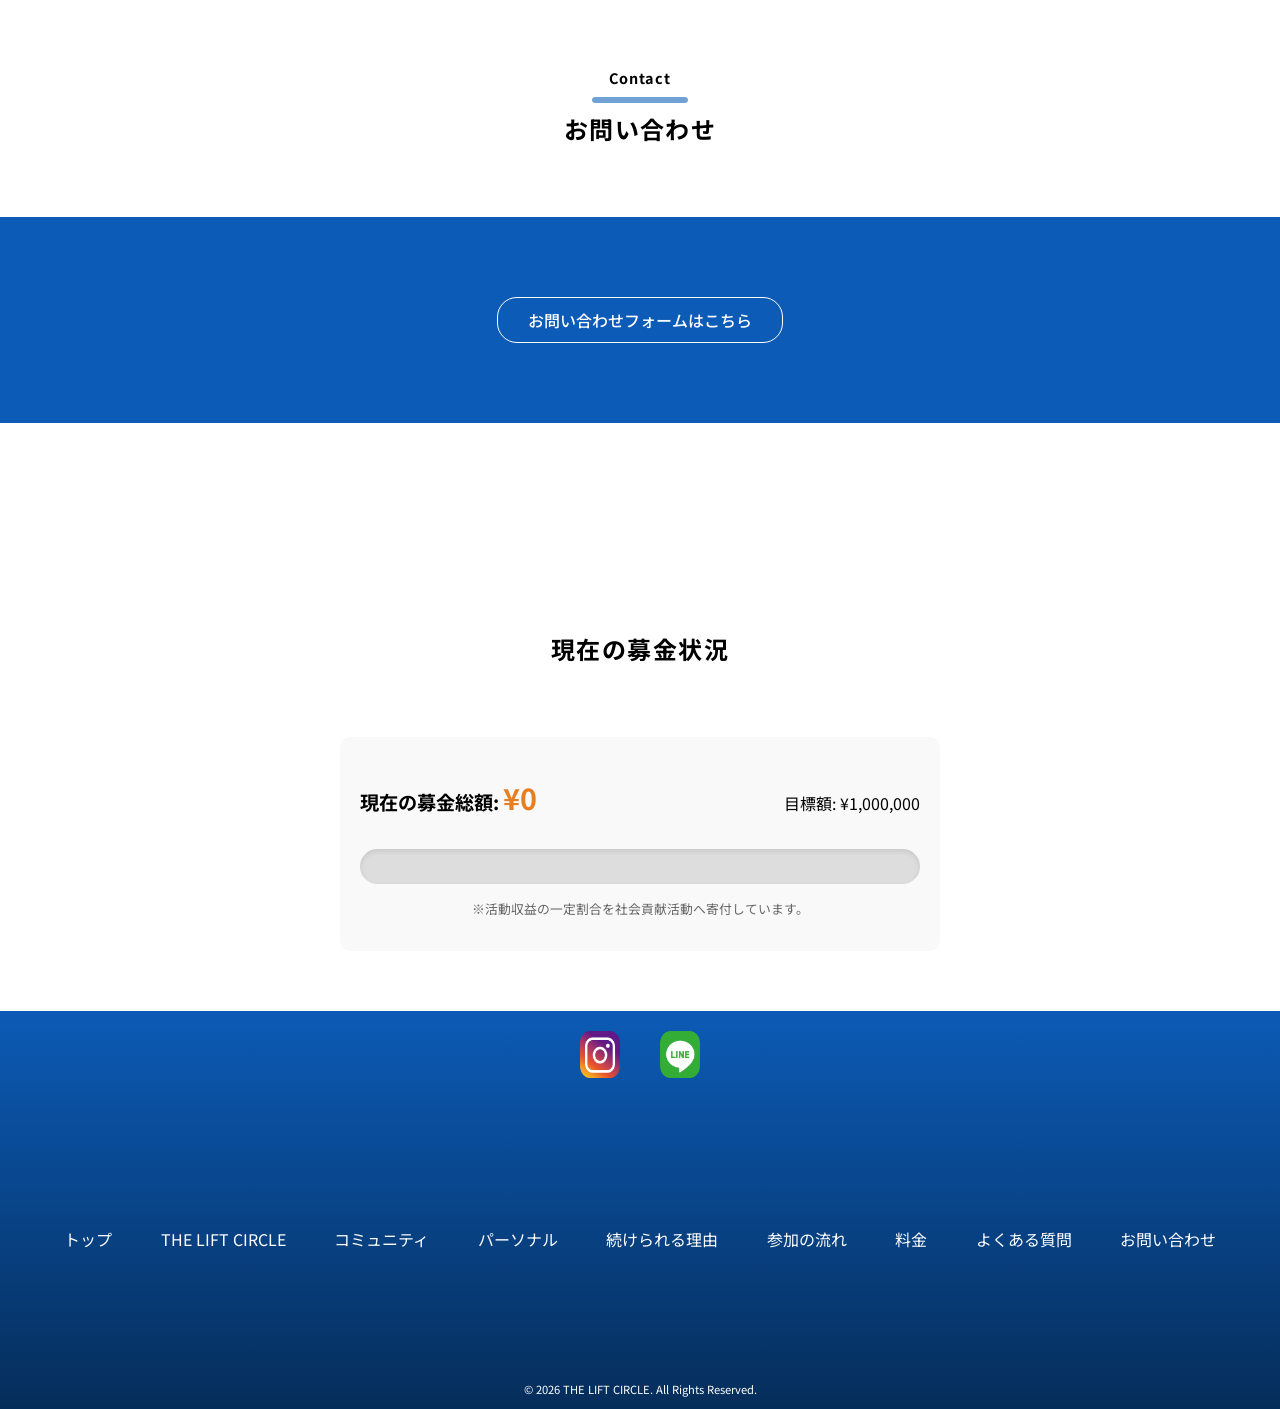
==== commit 0f2eb20b: "キャンペーン追加" ====
--- a/index.html
+++ b/index.html
@@ -112,6 +112,11 @@
         <li>やり方が分からない</li>
         <li>正しいフォームで行えてるか不安</li>
       </ul>
+    </div>
+
+    <div class="traning-menu-cp">
+      <p><a href="https://lin.ee/0Jp86RK">公式LINE追加</a>で、最初に取り組むべきトレーニングメニュー動画を無料プレゼント！<br><br>
+        コミュニティは1か月無料でご体験いただけます</p>
     </div>
 
     <div class="services-to-continue">
--- a/css/style.css
+++ b/css/style.css
@@ -321,6 +321,19 @@
   font-weight: 600;
 }
 
+.traning-menu-cp{
+  width: 90%;
+  margin: 0 auto;
+  text-align: center;
+  font-size: 1.2em;
+  border: #0C5BB6 2px solid;
+  border-radius: 3px;
+}
+
+.traning-menu-cp p{
+  padding: 0 10px;
+}
+
 .services-to-continue-title p{
   text-align: center;
   font-size: 1.2em;
@@ -823,6 +836,15 @@
 
 .community-service-list ul li{
   padding: 10px 0 ;
+}
+
+.cp{
+  width: 90%;
+  margin: 20px auto;
+  background-color: #052D5A;
+  color: #fff;
+  text-align: center;
+  padding: 20px 20px;
 }
 
 /****************************************************************************
